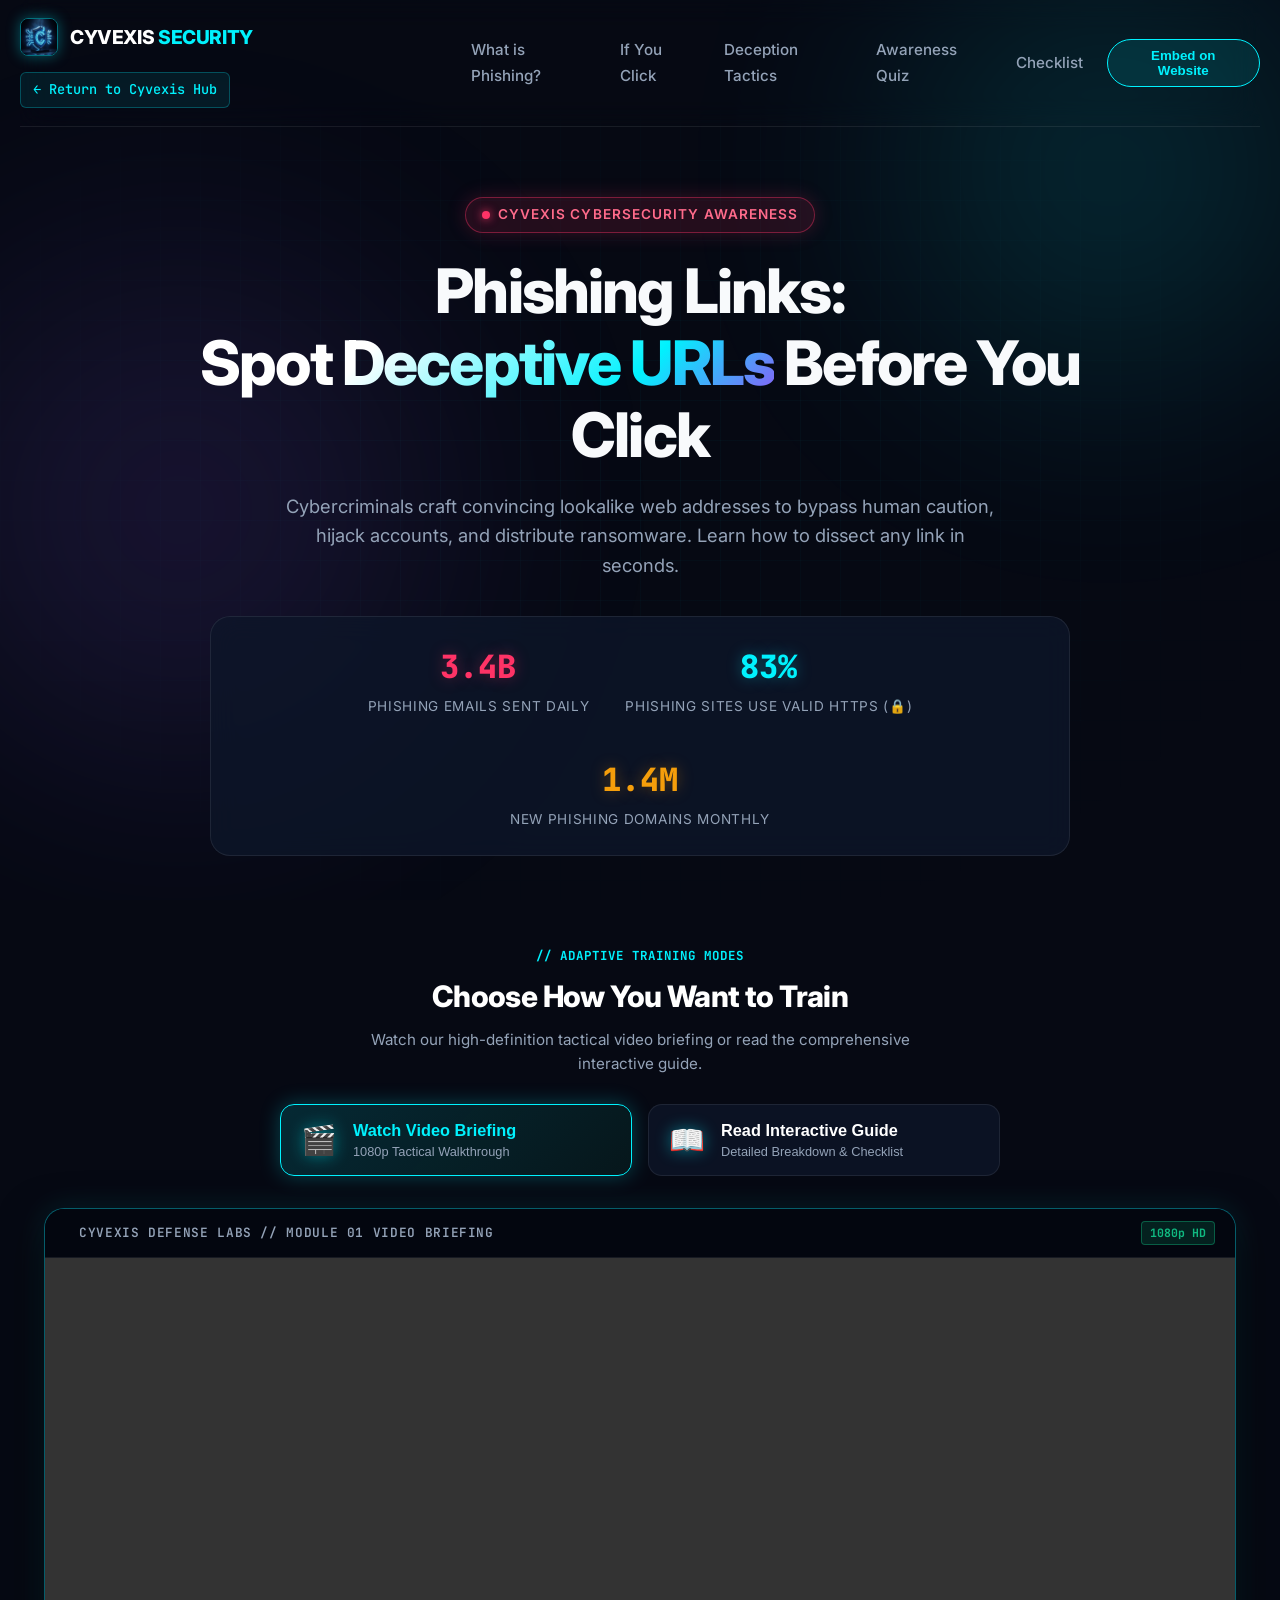
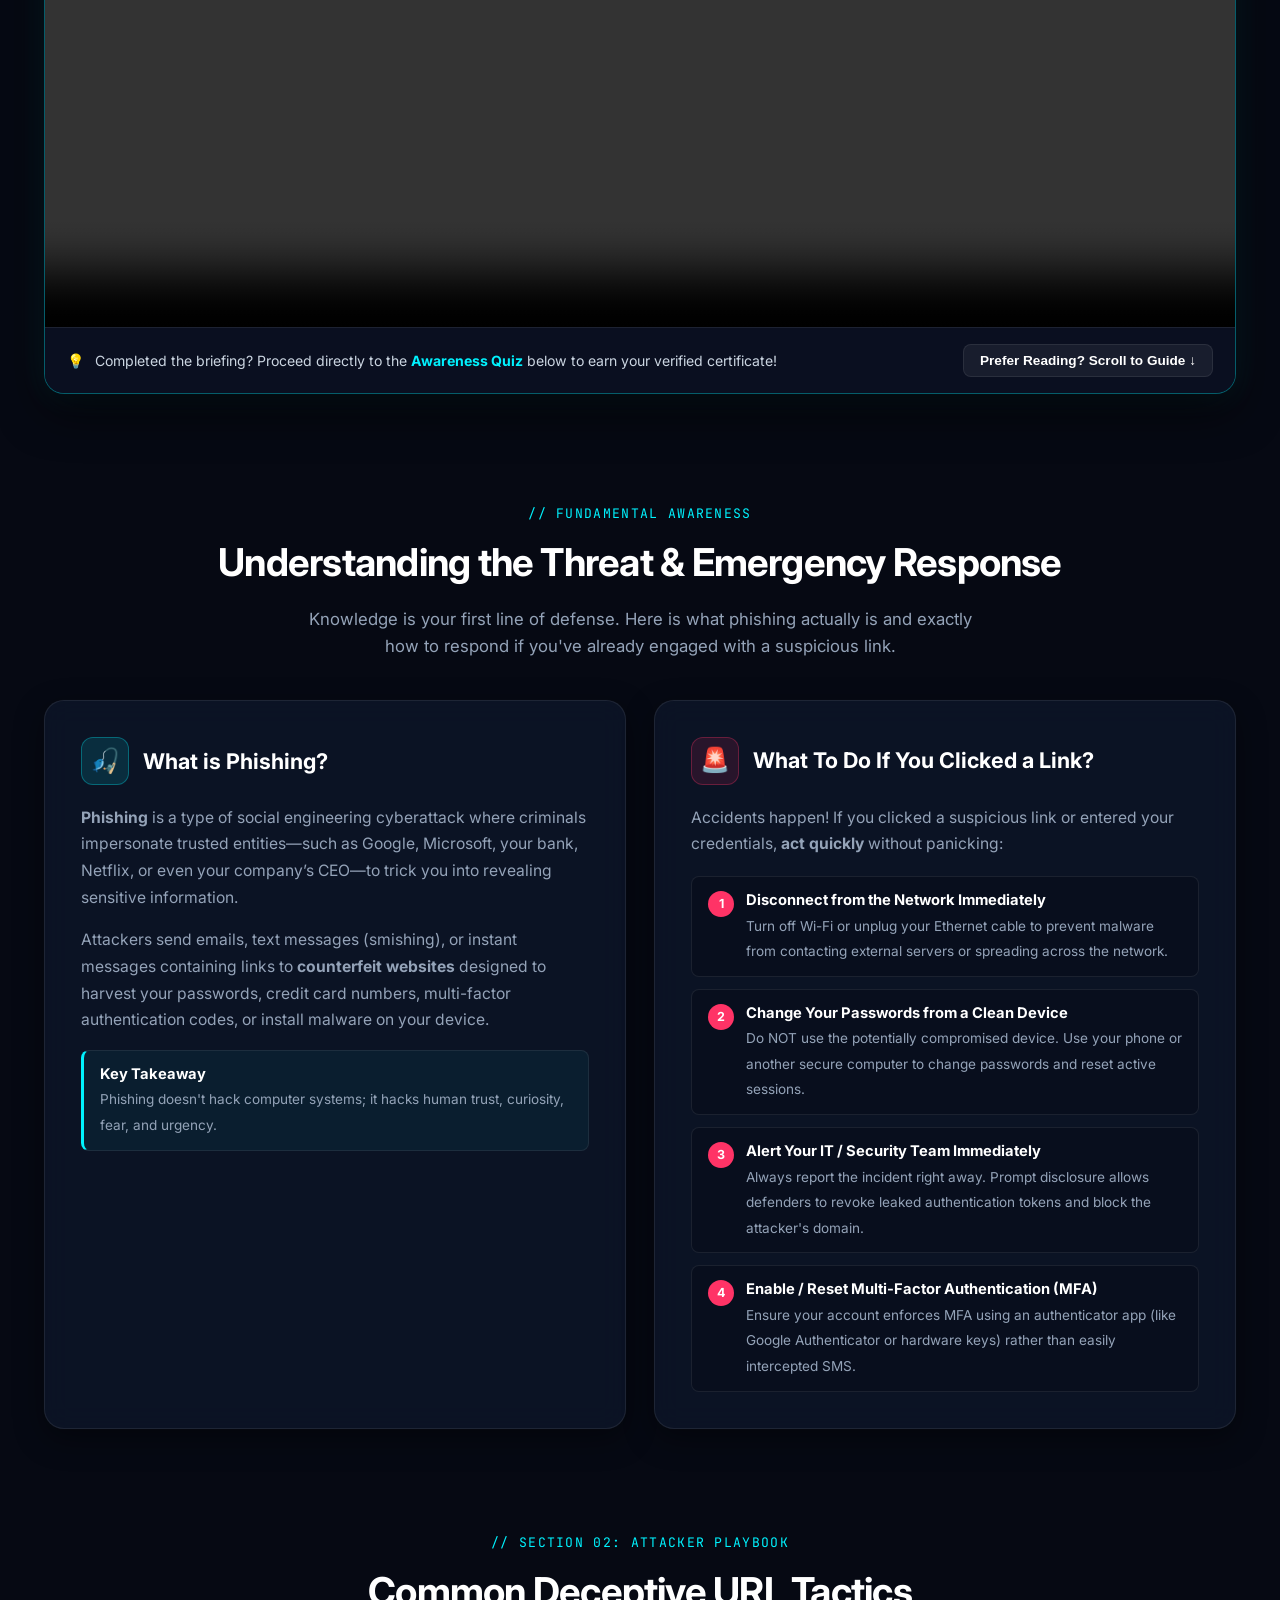
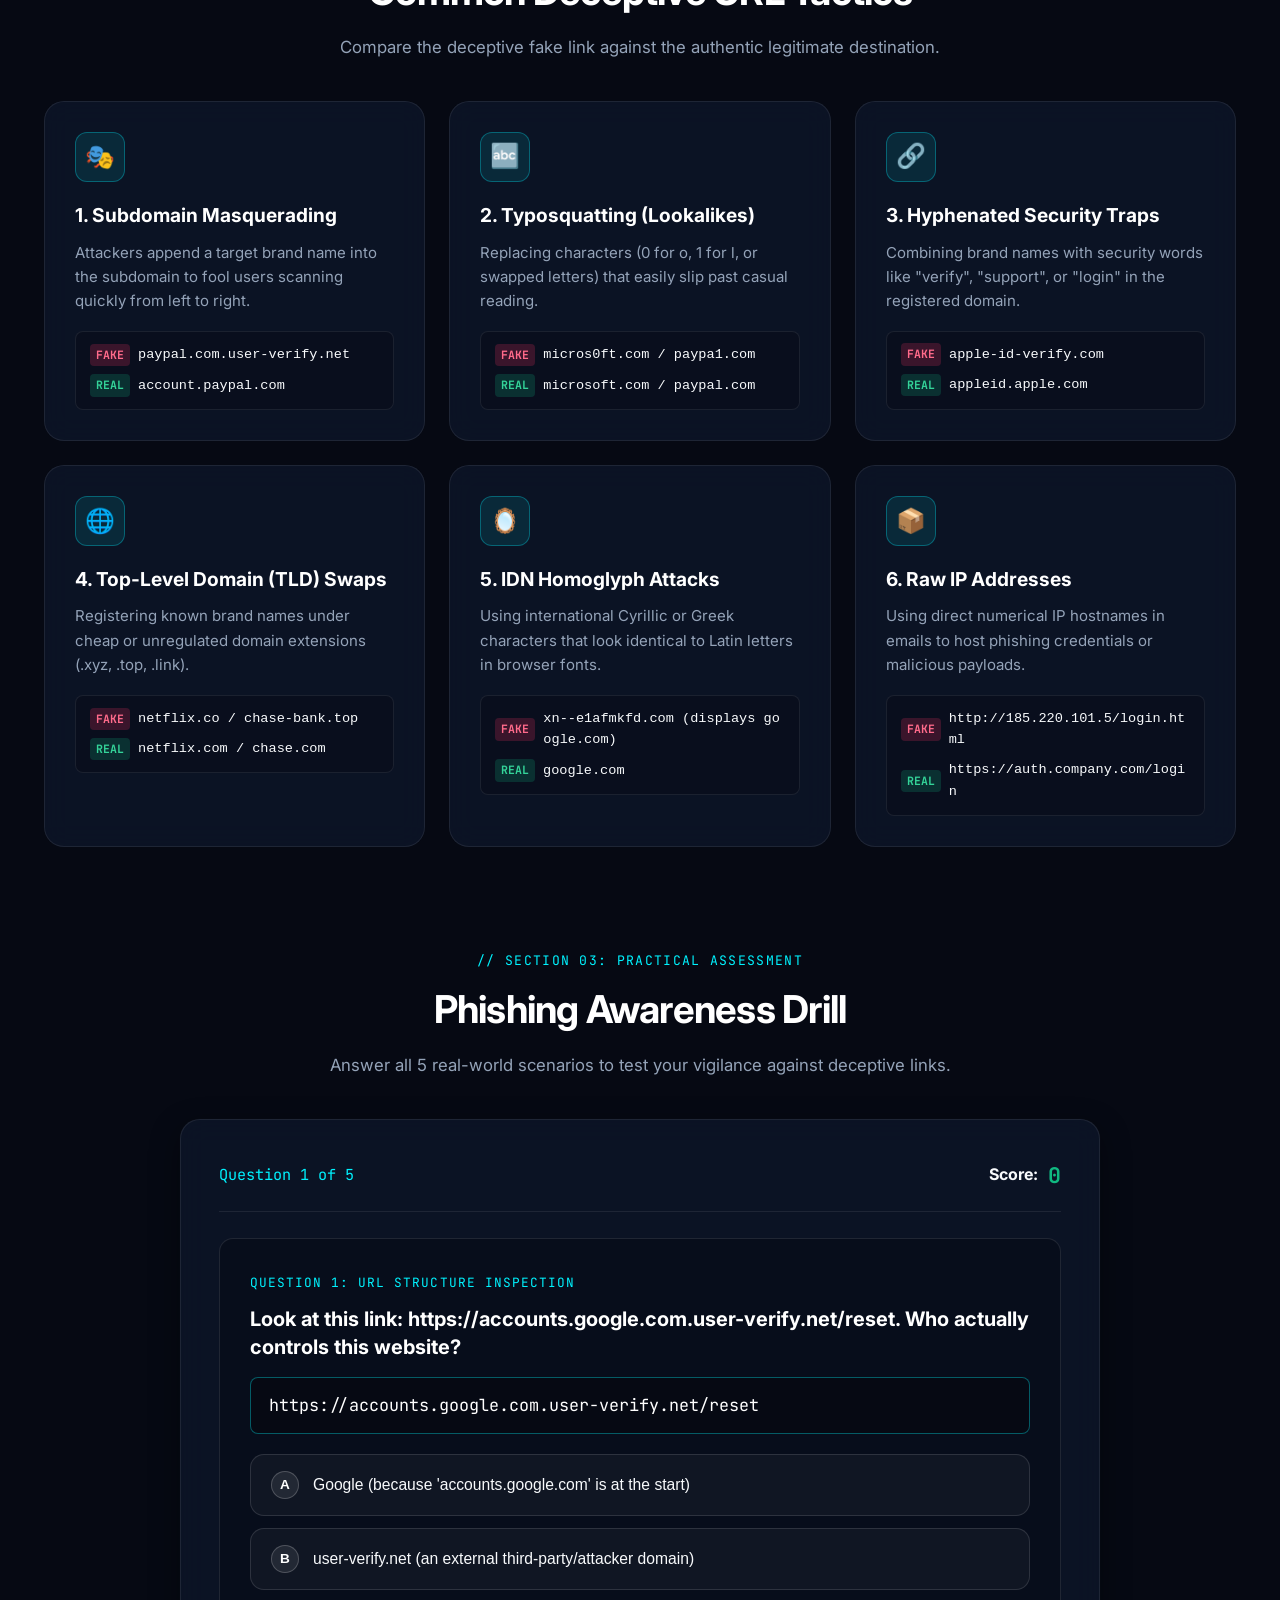
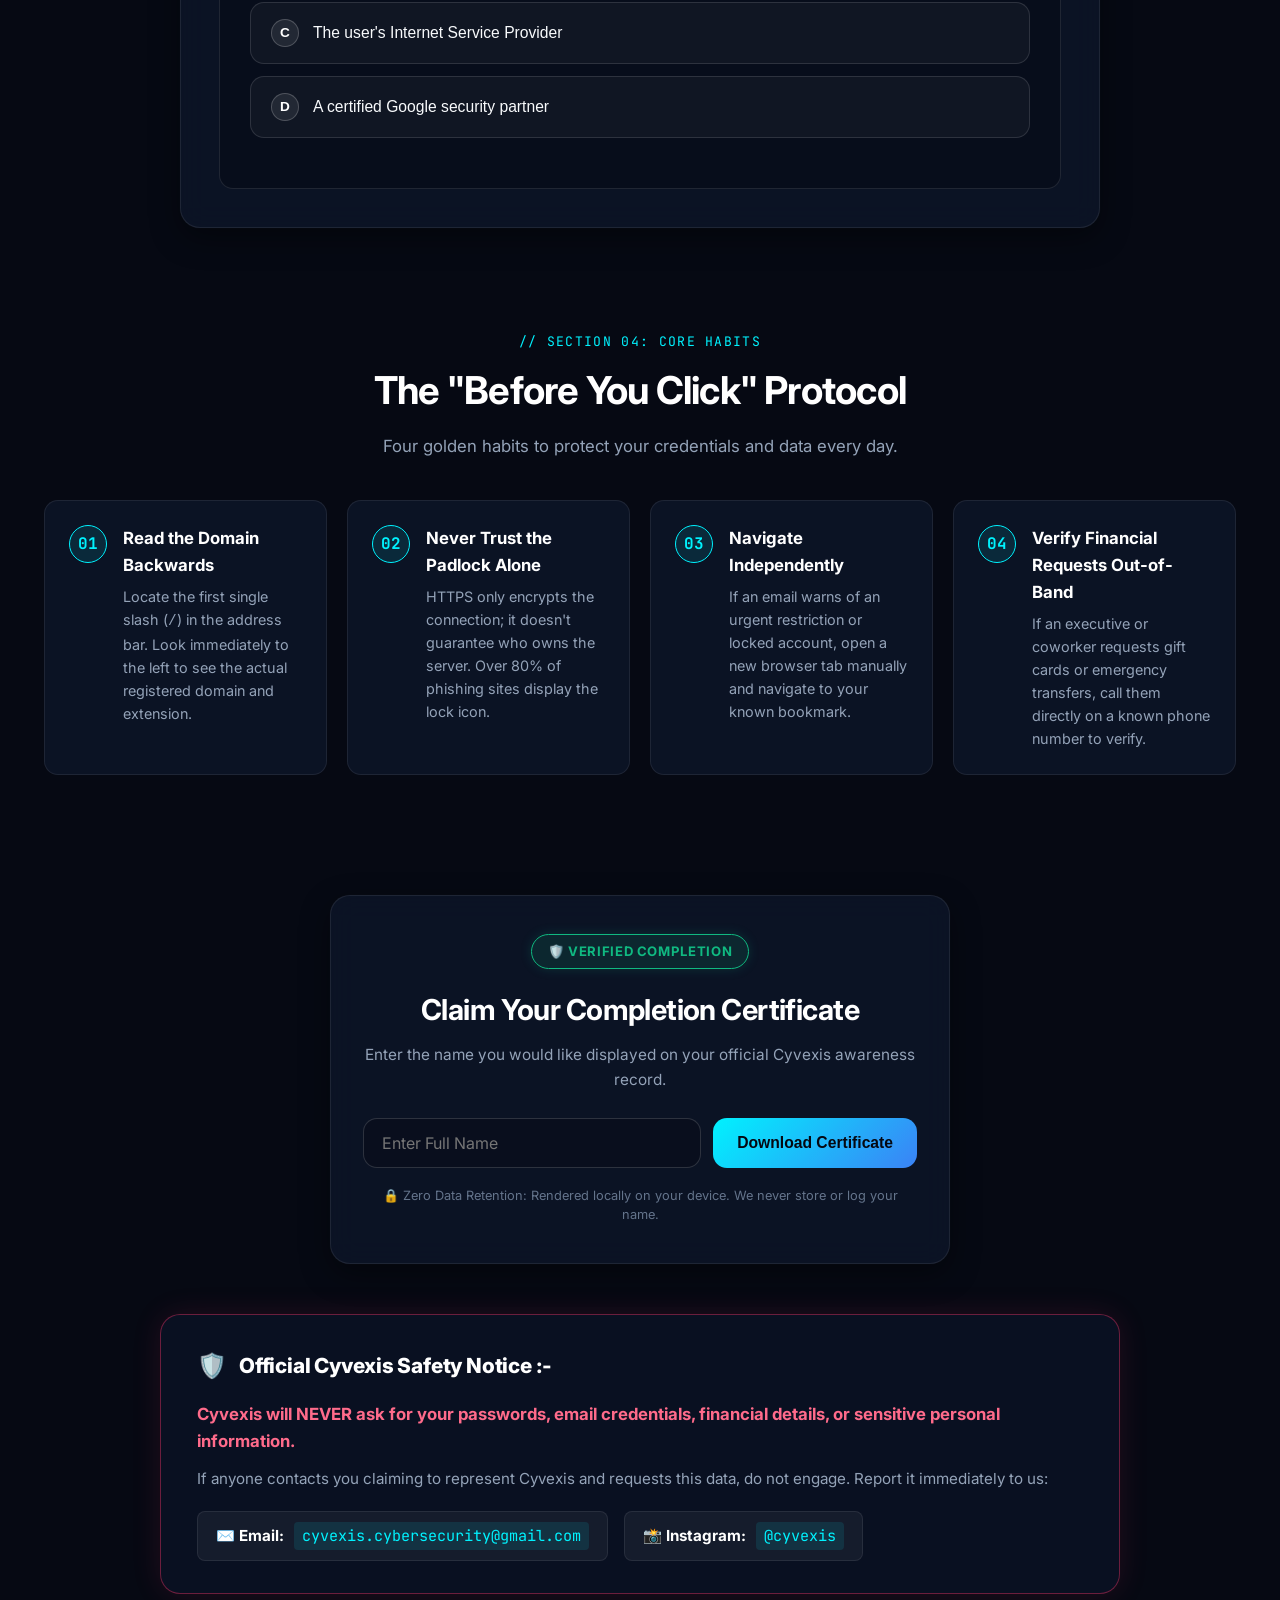
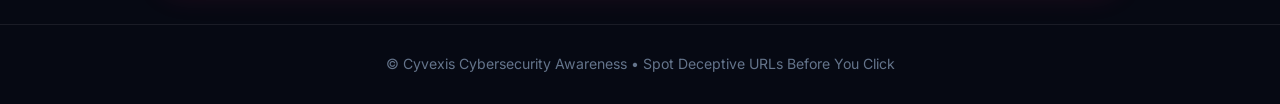
==== module-1/index.html @ f98b89ac "feat(module-1): add adaptive video briefing player and interactive guide switcher" ====
<!DOCTYPE html>
<html lang="en">
<head>
  <meta charset="UTF-8">
  <meta name="viewport" content="width=device-width, initial-scale=1.0">
  <title>Phishing Links: Spot Deceptive URLs Before You Click | Cyvexis Awareness</title>
  <meta name="description" content="Learn what phishing is, how to spot deceptive URLs, what to do if you click, and test your knowledge with the Cyvexis Phishing Awareness Quiz.">

  <!-- Typography -->
  <link rel="preconnect" href="https://fonts.googleapis.com">
  <link rel="preconnect" href="https://fonts.gstatic.com" crossorigin>
  <link href="https://fonts.googleapis.com/css2?family=Inter:wght@400;500;600;700;800&family=JetBrains+Mono:wght@400;500;600;700&display=swap" rel="stylesheet">

  <link rel="stylesheet" href="styles.css">
</head>
<body>

  <!-- Ambient Cyber Background -->
  <div class="cyber-background" aria-hidden="true">
    <div class="grid-plane"></div>
    <div class="glow-orb orb-1"></div>
    <div class="glow-orb orb-2"></div>
  </div>

  <!-- Header Navigation -->
  <header class="header-nav container">
    <div style="display: flex; align-items: center; gap: 16px; flex-wrap: wrap;">
      <a href="../index.html" class="logo-badge" title="Return to Cyvexis Hub">
        <img src="[data-uri]" alt="Cyvexis 3D Logo" style="width:38px; height:38px; border-radius:8px; border:1px solid rgba(0,242,254,0.45); box-shadow:0 0 14px rgba(0,242,254,0.35); object-fit:cover;" />
        <span>CYVEXIS <span style="color: var(--cyan-neon);">SECURITY</span></span>
      </a>
      <a href="../index.html" class="back-link">
        <span class="nav-arrow">←</span> Return to Cyvexis Hub
      </a>
    </div>
    <nav>
      <ul class="nav-links">
        <li><a href="#about-phishing">What is Phishing?</a></li>
        <li><a href="#what-to-do">If You Click</a></li>
        <li><a href="#tactics">Deception Tactics</a></li>
        <li><a href="#quiz">Awareness Quiz</a></li>
        <li><a href="#checklist">Checklist</a></li>
        <li><button class="btn-nav-action" id="btn-open-embed">Embed on Website</button></li>
      </ul>
    </nav>
  </header>

  <!-- Main Content -->
  <main class="container">
    
    <!-- Hero Section -->
    <section class="hero-section">
      <div class="threat-badge">
        <span class="pulse-dot"></span>
        <span>Cyvexis Cybersecurity Awareness</span>
      </div>
      <h1 class="hero-title">
        Phishing Links: <br>
        <span class="gradient-text">Spot Deceptive URLs</span> Before You Click
      </h1>
      <p class="hero-subtitle">
        Cybercriminals craft convincing lookalike web addresses to bypass human caution, hijack accounts, and distribute ransomware. Learn how to dissect any link in seconds.
      </p>

      <!-- Threat Statistics Row -->
      <div class="hero-stats-row">
        <div class="stat-item">
          <span class="stat-number danger">3.4B</span>
          <span class="stat-label">Phishing Emails Sent Daily</span>
        </div>
        <div class="stat-item">
          <span class="stat-number cyan">83%</span>
          <span class="stat-label">Phishing Sites Use Valid HTTPS (🔒)</span>
        </div>
        <div class="stat-item">
          <span class="stat-number gold">1.4M</span>
          <span class="stat-label">New Phishing Domains Monthly</span>
        </div>
      </div>
    </section>

    <!-- ==========================================================================
         SECTION 0: CHOOSE TRAINING METHOD (VIDEO BRIEFING VS INTERACTIVE ARTICLE)
         ========================================================================== -->
    <section class="learning-format-section" aria-label="Learning Format Switcher">
      <div class="format-header">
        <span class="format-kicker">// ADAPTIVE TRAINING MODES</span>
        <h2 class="format-title">Choose How You Want to Train</h2>
        <p class="format-desc">Watch our high-definition tactical video briefing or read the comprehensive interactive guide.</p>
      </div>

      <div class="format-toggle-tabs">
        <button type="button" class="format-tab-btn active" id="tabBtnVideo" onclick="setLearningMode('video')">
          <span class="tab-icon">🎬</span>
          <div class="tab-info">
            <strong>Watch Video Briefing</strong>
            <span>1080p Tactical Walkthrough</span>
          </div>
        </button>

        <button type="button" class="format-tab-btn" id="tabBtnArticle" onclick="setLearningMode('article')">
          <span class="tab-icon">📖</span>
          <div class="tab-info">
            <strong>Read Interactive Guide</strong>
            <span>Detailed Breakdown &amp; Checklist</span>
          </div>
        </button>
      </div>

      <!-- Video Briefing Card -->
      <div class="video-briefing-card" id="videoBriefingCard">
        <div class="video-card-top">
          <div class="window-dots">
            <span class="dot red"></span>
            <span class="dot yellow"></span>
            <span class="dot green"></span>
          </div>
          <span class="video-card-title">CYVEXIS DEFENSE LABS // MODULE 01 VIDEO BRIEFING</span>
          <span class="video-quality-tag">1080p HD</span>
        </div>

        <div class="video-frame-wrapper">
          <video id="phishingVideo" controls playsinline preload="metadata">
            <source src="phishing-briefing.mp4" type="video/mp4" />
            Your browser does not support the video tag.
          </video>
        </div>

        <div class="video-card-bottom">
          <div class="video-hint">
            <span class="hint-icon">💡</span>
            <span>Completed the briefing? Proceed directly to the <strong>Awareness Quiz</strong> below to earn your verified certificate!</span>
          </div>
          <button type="button" class="btn-quick-jump" onclick="setLearningMode('article')">
            <span>Prefer Reading? Scroll to Guide ↓</span>
          </button>
        </div>
      </div>
    </section>

    <!-- SECTION 1: WHAT IS PHISHING & WHAT TO DO IF YOU CLICK -->
    <section id="about-phishing" class="phishing-info-section">
      <div class="section-header">
        <span class="section-tag">// Fundamental Awareness</span>
        <h2 class="section-title">Understanding the Threat & Emergency Response</h2>
        <p class="section-desc">Knowledge is your first line of defense. Here is what phishing actually is and exactly how to respond if you've already engaged with a suspicious link.</p>
      </div>

      <div class="info-dual-grid">
        <!-- Box 1: What is Phishing? -->
        <div class="info-box-card">
          <div class="info-box-header">
            <div class="info-icon">🎣</div>
            <h3>What is Phishing?</h3>
          </div>
          <div class="info-box-body">
            <p>
              <strong>Phishing</strong> is a type of social engineering cyberattack where criminals impersonate trusted entities—such as Google, Microsoft, your bank, Netflix, or even your company’s CEO—to trick you into revealing sensitive information.
            </p>
            <p>
              Attackers send emails, text messages (smishing), or instant messages containing links to <strong>counterfeit websites</strong> designed to harvest your passwords, credit card numbers, multi-factor authentication codes, or install malware on your device.
            </p>
            <div class="action-step-item" style="background: rgba(0, 242, 254, 0.05); border-left: 3px solid var(--cyan-neon);">
              <div class="step-text">
                <strong>Key Takeaway</strong>
                <span>Phishing doesn't hack computer systems; it hacks human trust, curiosity, fear, and urgency.</span>
              </div>
            </div>
          </div>
        </div>

        <!-- Box 2: What to do if you click? -->
        <div id="what-to-do" class="info-box-card">
          <div class="info-box-header">
            <div class="info-icon alert-icon">🚨</div>
            <h3>What To Do If You Clicked a Link?</h3>
          </div>
          <div class="info-box-body">
            <p>
              Accidents happen! If you clicked a suspicious link or entered your credentials, <strong>act quickly</strong> without panicking:
            </p>
            <div class="action-steps-list">
              <div class="action-step-item">
                <span class="step-num-pill">1</span>
                <div class="step-text">
                  <strong>Disconnect from the Network Immediately</strong>
                  <span>Turn off Wi-Fi or unplug your Ethernet cable to prevent malware from contacting external servers or spreading across the network.</span>
                </div>
              </div>

              <div class="action-step-item">
                <span class="step-num-pill">2</span>
                <div class="step-text">
                  <strong>Change Your Passwords from a Clean Device</strong>
                  <span>Do NOT use the potentially compromised device. Use your phone or another secure computer to change passwords and reset active sessions.</span>
                </div>
              </div>

              <div class="action-step-item">
                <span class="step-num-pill">3</span>
                <div class="step-text">
                  <strong>Alert Your IT / Security Team Immediately</strong>
                  <span>Always report the incident right away. Prompt disclosure allows defenders to revoke leaked authentication tokens and block the attacker's domain.</span>
                </div>
              </div>

              <div class="action-step-item">
                <span class="step-num-pill">4</span>
                <div class="step-text">
                  <strong>Enable / Reset Multi-Factor Authentication (MFA)</strong>
                  <span>Ensure your account enforces MFA using an authenticator app (like Google Authenticator or hardware keys) rather than easily intercepted SMS.</span>
                </div>
              </div>
            </div>
          </div>
        </div>
      </div>
    </section>

    <!-- SECTION 2: 6 COMMON DECEPTION TACTICS -->
    <section id="tactics" class="tactics-section">
      <div class="section-header">
        <span class="section-tag">// Section 02: Attacker Playbook</span>
        <h2 class="section-title">Common Deceptive URL Tactics</h2>
        <p class="section-desc">Compare the deceptive fake link against the authentic legitimate destination.</p>
      </div>

      <div class="tactics-grid">
        <article class="tactic-card">
          <div class="tactic-icon-bubble">🎭</div>
          <h3 class="tactic-title">1. Subdomain Masquerading</h3>
          <p class="tactic-desc">Attackers append a target brand name into the subdomain to fool users scanning quickly from left to right.</p>
          <div class="tactic-code-comparison">
            <div class="code-line"><span class="badge-fake">FAKE</span> <code>paypal.com.user-verify.net</code></div>
            <div class="code-line"><span class="badge-real">REAL</span> <code>account.paypal.com</code></div>
          </div>
        </article>

        <article class="tactic-card">
          <div class="tactic-icon-bubble">🔤</div>
          <h3 class="tactic-title">2. Typosquatting (Lookalikes)</h3>
          <p class="tactic-desc">Replacing characters (0 for o, 1 for l, or swapped letters) that easily slip past casual reading.</p>
          <div class="tactic-code-comparison">
            <div class="code-line"><span class="badge-fake">FAKE</span> <code>micros0ft.com / paypa1.com</code></div>
            <div class="code-line"><span class="badge-real">REAL</span> <code>microsoft.com / paypal.com</code></div>
          </div>
        </article>

        <article class="tactic-card">
          <div class="tactic-icon-bubble">🔗</div>
          <h3 class="tactic-title">3. Hyphenated Security Traps</h3>
          <p class="tactic-desc">Combining brand names with security words like "verify", "support", or "login" in the registered domain.</p>
          <div class="tactic-code-comparison">
            <div class="code-line"><span class="badge-fake">FAKE</span> <code>apple-id-verify.com</code></div>
            <div class="code-line"><span class="badge-real">REAL</span> <code>appleid.apple.com</code></div>
          </div>
        </article>

        <article class="tactic-card">
          <div class="tactic-icon-bubble">🌐</div>
          <h3 class="tactic-title">4. Top-Level Domain (TLD) Swaps</h3>
          <p class="tactic-desc">Registering known brand names under cheap or unregulated domain extensions (.xyz, .top, .link).</p>
          <div class="tactic-code-comparison">
            <div class="code-line"><span class="badge-fake">FAKE</span> <code>netflix.co / chase-bank.top</code></div>
            <div class="code-line"><span class="badge-real">REAL</span> <code>netflix.com / chase.com</code></div>
          </div>
        </article>

        <article class="tactic-card">
          <div class="tactic-icon-bubble">🪞</div>
          <h3 class="tactic-title">5. IDN Homoglyph Attacks</h3>
          <p class="tactic-desc">Using international Cyrillic or Greek characters that look identical to Latin letters in browser fonts.</p>
          <div class="tactic-code-comparison">
            <div class="code-line"><span class="badge-fake">FAKE</span> <code>xn--e1afmkfd.com (displays google.com)</code></div>
            <div class="code-line"><span class="badge-real">REAL</span> <code>google.com</code></div>
          </div>
        </article>

        <article class="tactic-card">
          <div class="tactic-icon-bubble">📦</div>
          <h3 class="tactic-title">6. Raw IP Addresses</h3>
          <p class="tactic-desc">Using direct numerical IP hostnames in emails to host phishing credentials or malicious payloads.</p>
          <div class="tactic-code-comparison">
            <div class="code-line"><span class="badge-fake">FAKE</span> <code>http://185.220.101.5/login.html</code></div>
            <div class="code-line"><span class="badge-real">REAL</span> <code>https://auth.company.com/login</code></div>
          </div>
        </article>
      </div>
    </section>

    <!-- SECTION 3: THE 5 PHISHING AWARENESS QUIZ QUESTIONS -->
    <section id="quiz" class="challenge-section">
      <div class="section-header">
        <span class="section-tag">// Section 03: Practical Assessment</span>
        <h2 class="section-title">Phishing Awareness Drill</h2>
        <p class="section-desc">Answer all 5 real-world scenarios to test your vigilance against deceptive links.</p>
      </div>

      <div class="challenge-container">
        
        <!-- Active Quiz Card -->
        <div id="quiz-active-card">
          <div class="challenge-scoreboard">
            <span class="challenge-question-counter" id="quiz-counter">Question 1 of 5</span>
            <div class="score-display">
              <span>Score:</span>
              <span class="score-num" id="quiz-score">0</span>
            </div>
          </div>

          <div class="quiz-card">
            <span class="quiz-context-tag" id="quiz-context">Question 1</span>
            <h3 class="quiz-question-title" id="quiz-question-title">Loading question...</h3>
            
            <div class="quiz-highlight-box" id="quiz-highlight-box">
              https://accounts.google.com.user-verify.net/reset
            </div>

            <!-- Multiple-choice options -->
            <div class="quiz-options-list" id="quiz-options-list">
              <!-- Dynamically populated via app.js -->
            </div>

            <!-- Feedback after selecting an answer -->
            <div class="quiz-feedback-box" id="quiz-feedback">
              <p id="quiz-feedback-text"></p>
              <button class="btn-next-question" id="btn-next-quiz">Next Question ➔</button>
            </div>
          </div>
        </div>

        <!-- Completion Screen (Displayed after Question 5) -->
        <div id="quiz-completion-screen" class="completion-screen">
          <h3 class="completion-celebration-title">
            👏Thank you for completing the Phishing Awareness Quiz!🥳
          </h3>

          <div class="score-badge-circle">
            <span class="final-score-val" id="final-score-val">0</span>
            <span class="score-max">/ 5 Correct</span>
          </div>

          <!-- Scroll Down to Claim Certificate Banner -->
          <div class="claim-cert-scroll-banner">
            <div class="cert-scroll-icon">📜</div>
            <div class="cert-scroll-info">
              <h4 class="cert-scroll-title">🎓 Claim Your Official Certificate</h4>
              <p class="cert-scroll-sub">Scroll down to enter your name and download your verified completion credential, or click below:</p>
            </div>
            <a href="#certificateSection" class="btn-go-down-cert">
              <span>Go Down to Get Certificate ↓</span>
            </a>
          </div>


          <div class="completion-feedback-card">
            <h4>💬 Have feedback or questions?</h4>
            <p>If you have any suggestions, questions, or spotted an issue, feel free to contact us.</p>
            <div class="social-contact-pills">
              <a href="https://instagram.com/cyvexis" target="_blank" rel="noopener noreferrer" class="contact-pill-item">
                <span>🔗</span> <strong>instagram:-</strong> <span>@cyvexis</span>
              </a>
              <a href="mailto:cyvexis.cybersecurity@gmail.com" class="contact-pill-item">
                <span>🔗</span> <strong>email:-</strong> <span>cyvexis.cybersecurity@gmail.com</span>
              </a>
            </div>
          </div>

          <div class="spread-word-box">
            <strong>🔐 Spread the word:</strong> Share this interactive drill with your friends, team, and colleagues to help everyone stay safe against deceptive link ❤️
          </div>

          <button id="btn-restart-quiz" class="btn-restart-quiz">
            <span>🔄 Retake Quiz</span>
          </button>
        </div>

      </div>
    </section>

    <!-- SECTION 4: THE "BEFORE YOU CLICK" PROTOCOL -->
    <section id="checklist" class="checklist-section">
      <div class="section-header">
        <span class="section-tag">// Section 04: Core Habits</span>
        <h2 class="section-title">The "Before You Click" Protocol</h2>
        <p class="section-desc">Four golden habits to protect your credentials and data every day.</p>
      </div>

      <div class="checklist-grid">
        <div class="checklist-card">
          <div class="checklist-number">01</div>
          <div class="checklist-body">
            <h4>Read the Domain Backwards</h4>
            <p>Locate the first single slash (<code>/</code>) in the address bar. Look immediately to the left to see the actual registered domain and extension.</p>
          </div>
        </div>

        <div class="checklist-card">
          <div class="checklist-number">02</div>
          <div class="checklist-body">
            <h4>Never Trust the Padlock Alone</h4>
            <p>HTTPS only encrypts the connection; it doesn't guarantee who owns the server. Over 80% of phishing sites display the lock icon.</p>
          </div>
        </div>

        <div class="checklist-card">
          <div class="checklist-number">03</div>
          <div class="checklist-body">
            <h4>Navigate Independently</h4>
            <p>If an email warns of an urgent restriction or locked account, open a new browser tab manually and navigate to your known bookmark.</p>
          </div>
        </div>

        <div class="checklist-card">
          <div class="checklist-number">04</div>
          <div class="checklist-body">
            <h4>Verify Financial Requests Out-of-Band</h4>
            <p>If an executive or coworker requests gift cards or emergency transfers, call them directly on a known phone number to verify.</p>
          </div>
        </div>
      </div>
    </section>

        <!-- Cyvexis Certificate Generator Section -->
    <section class="cert-container" id="certificateSection">
      <div class="cert-card">
        <div class="cert-badge">🛡️ VERIFIED COMPLETION</div>
        <h2>Claim Your Completion Certificate</h2>
        <p>Enter the name you would like displayed on your official Cyvexis awareness record.</p>
        <div class="cert-input-group">
          <input type="text" id="studentName" placeholder="Enter Full Name" autocomplete="off" />
          <button id="generateBtn" onclick="generateCertificate()">Download Certificate</button>
        </div>
        <span class="cert-privacy-note">🔒 Zero Data Retention: Rendered locally on your device. We never store or log your name.</span>
      </div>
      <canvas id="certCanvas" width="1200" height="800" style="display:none;"></canvas>
    </section>

    <!-- SECTION 5: OFFICIAL CYVEXIS SAFETY NOTICE -->
    <section class="cyvexis-safety-notice-section">
      <div class="cyvexis-safety-box">
        <div class="cyvexis-notice-header">
          <span style="font-size: 1.5rem;">🛡️</span>
          <h3>Official Cyvexis Safety Notice :-</h3>
        </div>
        <p class="cyvexis-primary-warning">
          Cyvexis will NEVER ask for your passwords, email credentials, financial details, or sensitive personal information.
        </p>
        <p class="cyvexis-body-text">
          If anyone contacts you claiming to represent Cyvexis and requests this data, do not engage. Report it immediately to us:
        </p>
        <div class="cyvexis-contacts-grid">
          <div class="cyvexis-contact-badge">
            <span>✉️ <strong>Email:</strong></span>
            <code>cyvexis.cybersecurity@gmail.com</code>
          </div>
          <div class="cyvexis-contact-badge">
            <span>📸 <strong>Instagram:</strong></span>
            <code>@cyvexis</code>
          </div>
        </div>
      </div>
    </section>

  </main>

  <!-- Embed Modal Dialog -->
  <dialog id="embed-modal" class="embed-modal">
    <div class="embed-modal-content">
      <div class="modal-header">
        <h3>Embed on Your Website</h3>
        <button class="modal-close-btn" id="btn-close-modal" aria-label="Close dialog">&times;</button>
      </div>
      <p style="color: var(--text-muted); font-size: 0.95rem; margin-bottom: 16px;">
        Paste this responsive <code>&lt;iframe&gt;</code> into your website:
      </p>
      <div class="code-snippet-box" id="embed-code-snippet">&lt;iframe 
  src="https://yourdomain.com/phishing-awareness/index.html" 
  width="100%" 
  height="950" 
  style="border:none; border-radius:16px; box-shadow:0 10px 30px rgba(0,0,0,0.5);" 
  loading="lazy" 
  title="Cyvexis Phishing Awareness: Spot Deceptive URLs"&gt;
&lt;/iframe&gt;</div>
      <button class="btn-embed-copy" id="btn-copy-code" style="width: 100%; justify-content: center;">
        <span>📋 Copy Embed Snippet</span>
      </button>
    </div>
  </dialog>

  <!-- Footer -->
  <footer>
    <div class="container">
      <p>&copy; Cyvexis Cybersecurity Awareness &bull; Spot Deceptive URLs Before You Click</p>
    </div>
  </footer>



  <script src="app.js"></script>
</body>
</html>
---- module-1/styles.css ----
/* ==========================================================================
   CYBERSECURITY AWARENESS: PHISHING URL INSPECTOR STYLES
   Clean Modern Dark Aesthetic (No 3D Tilt, Sleek Flat Glassmorphism)
   ========================================================================== */

:root {
  --bg-void: #060913;
  --bg-surface: #0a0f1d;
  --bg-card: rgba(14, 22, 42, 0.78);
  --bg-card-hover: rgba(19, 30, 58, 0.9);
  --bg-input: rgba(9, 15, 29, 0.9);
  
  --border-subtle: rgba(255, 255, 255, 0.08);
  --border-glow: rgba(0, 242, 254, 0.35);
  
  --cyan-neon: #00f2fe;
  --cyan-glow: rgba(0, 242, 254, 0.35);
  
  --emerald-safe: #10b981;
  --emerald-glow: rgba(16, 185, 129, 0.35);
  
  --rose-danger: #ff3366;
  --rose-glow: rgba(255, 51, 102, 0.35);
  
  --amber-warn: #f59e0b;
  --amber-glow: rgba(245, 158, 11, 0.35);
  
  --purple-tech: #8b5cf6;
  --blue-brand: #3b82f6;

  --text-main: #f8fafc;
  --text-muted: #94a3b8;
  --text-dim: #64748b;

  --font-sans: 'Inter', -apple-system, BlinkMacSystemFont, "Segoe UI", Roboto, sans-serif;
  --font-mono: 'JetBrains Mono', 'Fira Code', 'Courier New', monospace;

  --radius-sm: 8px;
  --radius-md: 14px;
  --radius-lg: 20px;
  --radius-full: 9999px;

  --shadow-card: 0 10px 30px rgba(0, 0, 0, 0.4), 0 0 1px rgba(255, 255, 255, 0.1);
  --shadow-glow: 0 10px 30px rgba(0, 0, 0, 0.5), 0 0 20px rgba(0, 242, 254, 0.15);
}

.back-link {
  color: var(--cyan-neon, #00f2fe);
  text-decoration: none;
  font-size: 0.85rem;
  font-family: 'JetBrains Mono', 'Fira Code', monospace;
  font-weight: 500;
  display: inline-flex;
  align-items: center;
  gap: 8px;
  padding: 6px 12px;
  border-radius: 6px;
  background: rgba(0, 242, 254, 0.08);
  border: 1px solid rgba(0, 242, 254, 0.25);
  transition: all 0.2s ease;
  white-space: nowrap;
}

.back-link:hover {
  background: rgba(0, 242, 254, 0.18);
  border-color: #00f2fe;
  box-shadow: 0 0 14px rgba(0, 242, 254, 0.35);
  transform: translateX(-2px);
}

/* Base Reset & Typography */
* {
  margin: 0;
  padding: 0;
  box-sizing: border-box;
}

html {
  scroll-behavior: smooth;
  color-scheme: dark;
}

body {
  background-color: var(--bg-void);
  color: var(--text-main);
  font-family: var(--font-sans);
  line-height: 1.6;
  min-height: 100vh;
  position: relative;
  overflow-x: hidden;
}

/* Background Cyber Grid (Flat Clean Modern, No 3D Tilt) */
.cyber-background {
  position: fixed;
  inset: 0;
  pointer-events: none;
  z-index: 0;
  overflow: hidden;
}

.grid-plane {
  position: absolute;
  inset: 0;
  background-image: 
    linear-gradient(rgba(0, 242, 254, 0.04) 1px, transparent 1px),
    linear-gradient(90deg, rgba(0, 242, 254, 0.04) 1px, transparent 1px);
  background-size: 40px 40px;
  mask-image: radial-gradient(ellipse at center, rgba(0,0,0,0.8) 0%, transparent 80%);
}

.glow-orb {
  position: absolute;
  border-radius: 50%;
  filter: blur(120px);
  opacity: 0.18;
}

.orb-1 {
  width: 500px;
  height: 500px;
  background: radial-gradient(circle, var(--cyan-neon), transparent);
  top: -80px;
  right: -80px;
}

.orb-2 {
  width: 600px;
  height: 600px;
  background: radial-gradient(circle, var(--purple-tech), transparent);
  bottom: 10%;
  left: -120px;
}

/* Container & Layout */
.container {
  width: 100%;
  max-width: 1240px;
  margin: 0 auto;
  padding: 0 24px;
  position: relative;
  z-index: 1;
}

/* Header & Nav */
.header-nav {
  display: flex;
  justify-content: space-between;
  align-items: center;
  padding: 18px 0;
  border-bottom: 1px solid var(--border-subtle);
  backdrop-filter: blur(14px);
  position: sticky;
  top: 0;
  z-index: 100;
}

.logo-badge {
  display: flex;
  align-items: center;
  gap: 12px;
  font-weight: 800;
  font-size: 1.2rem;
  letter-spacing: -0.02em;
  color: #fff;
  text-decoration: none;
}

.shield-icon {
  width: 38px;
  height: 38px;
  display: flex;
  align-items: center;
  justify-content: center;
  background: linear-gradient(135deg, rgba(0, 242, 254, 0.2), rgba(139, 92, 246, 0.2));
  border: 1px solid var(--cyan-neon);
  border-radius: 10px;
  box-shadow: 0 0 15px var(--cyan-glow);
}

.nav-links {
  display: flex;
  align-items: center;
  gap: 24px;
  list-style: none;
}

.nav-links a {
  color: var(--text-muted);
  text-decoration: none;
  font-size: 0.95rem;
  font-weight: 500;
  transition: color 0.2s ease;
}

.nav-links a:hover {
  color: var(--cyan-neon);
  text-shadow: 0 0 10px var(--cyan-glow);
}

.btn-nav-action {
  background: rgba(0, 242, 254, 0.1);
  border: 1px solid var(--cyan-neon);
  color: var(--cyan-neon) !important;
  padding: 8px 18px;
  border-radius: var(--radius-full);
  font-weight: 600;
  cursor: pointer;
  transition: all 0.2s ease;
}

.btn-nav-action:hover {
  background: var(--cyan-neon);
  color: var(--bg-void) !important;
  box-shadow: 0 0 20px var(--cyan-glow);
}

/* Hero Section */
.hero-section {
  padding: 70px 0 50px;
  text-align: center;
}

.threat-badge {
  display: inline-flex;
  align-items: center;
  gap: 8px;
  padding: 6px 16px;
  background: rgba(255, 51, 102, 0.12);
  border: 1px solid rgba(255, 51, 102, 0.4);
  color: #ff6b8b;
  border-radius: var(--radius-full);
  font-size: 0.85rem;
  font-weight: 600;
  text-transform: uppercase;
  letter-spacing: 0.08em;
  margin-bottom: 22px;
  box-shadow: 0 0 20px rgba(255, 51, 102, 0.2);
}

.pulse-dot {
  width: 8px;
  height: 8px;
  background-color: var(--rose-danger);
  border-radius: 50%;
  box-shadow: 0 0 10px var(--rose-danger);
  animation: pulse 1.8s infinite;
}

@keyframes pulse {
  0% { transform: scale(0.95); box-shadow: 0 0 0 0 rgba(255, 51, 102, 0.7); }
  70% { transform: scale(1.2); box-shadow: 0 0 0 8px rgba(255, 51, 102, 0); }
  100% { transform: scale(0.95); box-shadow: 0 0 0 0 rgba(255, 51, 102, 0); }
}

.hero-title {
  font-size: clamp(2.3rem, 4.8vw, 4rem);
  font-weight: 800;
  line-height: 1.18;
  letter-spacing: -0.03em;
  margin-bottom: 20px;
  max-width: 940px;
  margin-left: auto;
  margin-right: auto;
}

.gradient-text {
  background: linear-gradient(135deg, #ffffff 30%, var(--cyan-neon) 75%, var(--purple-tech) 100%);
  -webkit-background-clip: text;
  -webkit-text-fill-color: transparent;
}

.hero-subtitle {
  font-size: 1.15rem;
  color: var(--text-muted);
  max-width: 720px;
  margin: 0 auto 34px;
}

.hero-stats-row {
  display: flex;
  justify-content: center;
  gap: 36px;
  flex-wrap: wrap;
  margin-top: 36px;
  padding: 24px;
  background: var(--bg-card);
  border: 1px solid var(--border-subtle);
  border-radius: var(--radius-lg);
  backdrop-filter: blur(14px);
  max-width: 860px;
  margin-left: auto;
  margin-right: auto;
}

.stat-item {
  display: flex;
  flex-direction: column;
  align-items: center;
}

.stat-number {
  font-size: 2rem;
  font-weight: 800;
  font-family: var(--font-mono);
}

.stat-number.danger { color: var(--rose-danger); text-shadow: 0 0 15px var(--rose-glow); }
.stat-number.cyan { color: var(--cyan-neon); text-shadow: 0 0 15px var(--cyan-glow); }
.stat-number.gold { color: var(--amber-warn); text-shadow: 0 0 15px var(--amber-glow); }

.stat-label {
  font-size: 0.85rem;
  color: var(--text-muted);
  text-transform: uppercase;
  letter-spacing: 0.05em;
  margin-top: 4px;
}

/* SECTION HEADERS */
.section-header {
  text-align: center;
  margin-bottom: 40px;
}

.section-tag {
  display: inline-block;
  color: var(--cyan-neon);
  font-family: var(--font-mono);
  font-size: 0.82rem;
  text-transform: uppercase;
  letter-spacing: 0.1em;
  margin-bottom: 8px;
}

.section-title {
  font-size: clamp(1.75rem, 3.2vw, 2.4rem);
  font-weight: 700;
  letter-spacing: -0.02em;
  color: #fff;
  margin-bottom: 12px;
}

.section-desc {
  font-size: 1.05rem;
  color: var(--text-muted);
  max-width: 680px;
  margin: 0 auto;
}

/* ==========================================================================
   WHAT IS PHISHING & EMERGENCY PROTOCOL SECTION
   ========================================================================== */
.phishing-info-section {
  padding: 50px 0;
}

.info-dual-grid {
  display: grid;
  grid-template-columns: repeat(auto-fit, minmax(360px, 1fr));
  gap: 28px;
}

.info-box-card {
  background: var(--bg-card);
  border: 1px solid var(--border-subtle);
  border-radius: var(--radius-lg);
  padding: 36px;
  backdrop-filter: blur(14px);
  box-shadow: var(--shadow-card);
  transition: border-color 0.25s ease, transform 0.25s ease;
}

.info-box-card:hover {
  border-color: var(--border-glow);
  transform: translateY(-2px);
}

.info-box-header {
  display: flex;
  align-items: center;
  gap: 14px;
  margin-bottom: 20px;
}

.info-icon {
  width: 48px;
  height: 48px;
  border-radius: 12px;
  display: flex;
  align-items: center;
  justify-content: center;
  font-size: 1.5rem;
  background: rgba(0, 242, 254, 0.12);
  border: 1px solid rgba(0, 242, 254, 0.3);
}

.info-icon.alert-icon {
  background: rgba(255, 51, 102, 0.12);
  border-color: rgba(255, 51, 102, 0.3);
}

.info-box-header h3 {
  font-size: 1.35rem;
  color: #fff;
}

.info-box-body p {
  color: var(--text-muted);
  font-size: 0.98rem;
  margin-bottom: 16px;
  line-height: 1.7;
}

.action-steps-list {
  display: flex;
  flex-direction: column;
  gap: 12px;
  margin-top: 18px;
}

.action-step-item {
  display: flex;
  align-items: flex-start;
  gap: 12px;
  background: rgba(8, 14, 28, 0.6);
  border: 1px solid var(--border-subtle);
  padding: 12px 16px;
  border-radius: var(--radius-sm);
}

.step-num-pill {
  width: 26px;
  height: 26px;
  border-radius: 50%;
  background: var(--rose-danger);
  color: #fff;
  font-size: 0.78rem;
  font-weight: 700;
  display: flex;
  align-items: center;
  justify-content: center;
  flex-shrink: 0;
  margin-top: 2px;
}

.step-text strong {
  color: #fff;
  font-size: 0.92rem;
  display: block;
}

.step-text span {
  color: var(--text-muted);
  font-size: 0.85rem;
}

/* ==========================================================================
   URL ANATOMY EXPLORER (CLEAN FLAT HUD)
   ========================================================================== */
.anatomy-section {
  padding: 50px 0;
}

.anatomy-card {
  background: var(--bg-card);
  border: 1px solid var(--border-subtle);
  border-radius: var(--radius-lg);
  padding: 36px;
  backdrop-filter: blur(14px);
  box-shadow: var(--shadow-card);
  transition: border-color 0.25s ease;
}

.anatomy-card:hover {
  border-color: var(--border-glow);
}

.anatomy-header {
  display: flex;
  justify-content: space-between;
  align-items: center;
  margin-bottom: 24px;
  flex-wrap: wrap;
  gap: 12px;
}

.hud-title {
  font-size: 1.1rem;
  font-weight: 600;
  display: flex;
  align-items: center;
  gap: 10px;
  color: #fff;
}

.hud-pill {
  font-family: var(--font-mono);
  font-size: 0.75rem;
  padding: 4px 10px;
  background: rgba(0, 242, 254, 0.12);
  border: 1px solid var(--cyan-neon);
  color: var(--cyan-neon);
  border-radius: var(--radius-full);
}

.url-breakdown-bar {
  display: flex;
  flex-wrap: wrap;
  align-items: stretch;
  background: var(--bg-input);
  border: 2px solid rgba(255, 255, 255, 0.1);
  border-radius: var(--radius-md);
  padding: 8px;
  font-family: var(--font-mono);
  font-size: 1.15rem;
  gap: 6px;
  margin-bottom: 26px;
}

.url-chunk {
  padding: 10px 14px;
  border-radius: var(--radius-sm);
  cursor: pointer;
  transition: all 0.2s ease;
  user-select: none;
  display: flex;
  flex-direction: column;
}

.chunk-text {
  font-weight: 600;
}

.chunk-tag {
  font-size: 0.68rem;
  opacity: 0.75;
  text-transform: uppercase;
  letter-spacing: 0.05em;
  margin-top: 4px;
}

.chunk-protocol {
  background: rgba(59, 130, 246, 0.15);
  color: #60a5fa;
  border: 1px solid rgba(59, 130, 246, 0.4);
}

.chunk-subdomain {
  background: rgba(245, 158, 11, 0.15);
  color: #fbbf24;
  border: 1px solid rgba(245, 158, 11, 0.4);
}

.chunk-domain {
  background: rgba(255, 51, 102, 0.2);
  color: #ff6b8b;
  border: 2px solid var(--rose-danger);
  box-shadow: 0 0 15px rgba(255, 51, 102, 0.3);
}

.chunk-path {
  background: rgba(148, 163, 184, 0.1);
  color: #cbd5e1;
  border: 1px solid rgba(148, 163, 184, 0.3);
}

.url-chunk:hover,
.url-chunk.active {
  transform: translateY(-2px);
  box-shadow: 0 6px 16px rgba(0,0,0,0.4);
}

.url-chunk.chunk-domain.active {
  box-shadow: 0 0 20px var(--rose-danger);
}

.anatomy-explanation-box {
  background: rgba(8, 14, 28, 0.7);
  border: 1px solid var(--border-subtle);
  border-radius: var(--radius-md);
  padding: 20px;
  display: flex;
  gap: 16px;
  align-items: flex-start;
}

.explanation-icon {
  font-size: 1.8rem;
  flex-shrink: 0;
}

.explanation-content h4 {
  font-size: 1.1rem;
  color: #fff;
  margin-bottom: 6px;
}

.explanation-content p {
  color: var(--text-muted);
  font-size: 0.95rem;
}

/* ==========================================================================
   LIVE URL INSPECTOR & RISK SIMULATOR
   ========================================================================== */
.simulator-section {
  padding: 50px 0;
}

.simulator-box {
  background: var(--bg-card);
  border: 1px solid var(--border-subtle);
  border-radius: var(--radius-lg);
  padding: 36px;
  backdrop-filter: blur(14px);
  box-shadow: var(--shadow-card);
}

.preset-selector-row {
  display: flex;
  align-items: center;
  gap: 10px;
  margin-bottom: 20px;
  flex-wrap: wrap;
}

.preset-label {
  font-size: 0.85rem;
  color: var(--text-muted);
  font-weight: 600;
  text-transform: uppercase;
  letter-spacing: 0.05em;
}

.preset-btn {
  background: rgba(255, 255, 255, 0.06);
  border: 1px solid var(--border-subtle);
  color: var(--text-muted);
  padding: 6px 14px;
  border-radius: var(--radius-full);
  font-size: 0.82rem;
  font-family: var(--font-mono);
  cursor: pointer;
  transition: all 0.2s ease;
}

.preset-btn:hover,
.preset-btn.active {
  background: rgba(0, 242, 254, 0.15);
  border-color: var(--cyan-neon);
  color: #fff;
  box-shadow: 0 0 12px var(--cyan-glow);
}

.input-action-group {
  display: flex;
  gap: 12px;
  margin-bottom: 26px;
}

.url-input-field {
  flex: 1;
  background: var(--bg-input);
  border: 1px solid rgba(255, 255, 255, 0.15);
  color: #fff;
  font-family: var(--font-mono);
  font-size: 1.05rem;
  padding: 16px 20px;
  border-radius: var(--radius-md);
  outline: none;
  transition: border-color 0.2s ease;
}

.url-input-field:focus {
  border-color: var(--cyan-neon);
  box-shadow: 0 0 15px var(--cyan-glow);
}

.btn-analyze {
  background: linear-gradient(135deg, var(--cyan-neon), var(--blue-brand));
  color: #050811;
  font-weight: 700;
  font-size: 1rem;
  border: none;
  border-radius: var(--radius-md);
  padding: 0 28px;
  cursor: pointer;
  display: flex;
  align-items: center;
  gap: 10px;
  transition: transform 0.2s ease, box-shadow 0.2s ease;
}

.btn-analyze:hover {
  transform: translateY(-2px);
  box-shadow: 0 0 25px var(--cyan-glow);
}

.inspection-result-panel {
  border-radius: var(--radius-md);
  padding: 24px;
  background: rgba(8, 14, 28, 0.7);
  border: 1px solid var(--border-subtle);
}

.result-header-row {
  display: flex;
  justify-content: space-between;
  align-items: center;
  margin-bottom: 20px;
  flex-wrap: wrap;
  gap: 12px;
}

.verdict-badge {
  display: inline-flex;
  align-items: center;
  gap: 8px;
  padding: 8px 18px;
  border-radius: var(--radius-full);
  font-weight: 700;
  font-size: 0.95rem;
}

.verdict-badge.danger {
  background: rgba(255, 51, 102, 0.15);
  border: 1px solid var(--rose-danger);
  color: #ff4d79;
}

.verdict-badge.safe {
  background: rgba(16, 185, 129, 0.15);
  border: 1px solid var(--emerald-safe);
  color: #34d399;
}

.verdict-badge.warning {
  background: rgba(245, 158, 11, 0.15);
  border: 1px solid var(--amber-warn);
  color: #fbbf24;
}

.threat-score-pill {
  font-family: var(--font-mono);
  font-size: 0.9rem;
  color: var(--text-muted);
}

.findings-list {
  display: flex;
  flex-direction: column;
  gap: 12px;
}

.finding-item {
  display: flex;
  align-items: flex-start;
  gap: 12px;
  padding: 14px 18px;
  background: rgba(255, 255, 255, 0.03);
  border-radius: var(--radius-sm);
  border-left: 3px solid var(--rose-danger);
}

.finding-item.safe-finding { border-left-color: var(--emerald-safe); }
.finding-item.warn-finding { border-left-color: var(--amber-warn); }

.finding-icon { font-size: 1.2rem; margin-top: 1px; }
.finding-text strong { color: #fff; display: block; margin-bottom: 2px; }
.finding-text span { font-size: 0.9rem; color: var(--text-muted); }

/* ==========================================================================
   TACTICS GRID (CLEAN MODERN CARDS)
   ========================================================================== */
.tactics-section {
  padding: 50px 0;
}

.tactics-grid {
  display: grid;
  grid-template-columns: repeat(auto-fit, minmax(340px, 1fr));
  gap: 24px;
}

.tactic-card {
  background: var(--bg-card);
  border: 1px solid var(--border-subtle);
  border-radius: var(--radius-lg);
  padding: 30px;
  backdrop-filter: blur(14px);
  transition: border-color 0.25s ease, transform 0.25s ease;
}

.tactic-card:hover {
  border-color: var(--border-glow);
  transform: translateY(-2px);
}

.tactic-icon-bubble {
  width: 50px;
  height: 50px;
  border-radius: 12px;
  background: rgba(0, 242, 254, 0.1);
  border: 1px solid rgba(0, 242, 254, 0.3);
  display: flex;
  align-items: center;
  justify-content: center;
  font-size: 1.5rem;
  margin-bottom: 18px;
}

.tactic-title {
  font-size: 1.2rem;
  font-weight: 700;
  color: #fff;
  margin-bottom: 10px;
}

.tactic-desc {
  font-size: 0.94rem;
  color: var(--text-muted);
  margin-bottom: 18px;
  line-height: 1.6;
}

.tactic-code-comparison {
  background: var(--bg-input);
  border: 1px solid var(--border-subtle);
  border-radius: var(--radius-sm);
  padding: 12px 14px;
  font-family: var(--font-mono);
  font-size: 0.85rem;
  display: flex;
  flex-direction: column;
  gap: 8px;
}

.code-line {
  display: flex;
  align-items: center;
  gap: 8px;
  word-break: break-all;
}

.badge-fake {
  background: rgba(255, 51, 102, 0.2);
  color: #ff6b8b;
  padding: 2px 6px;
  border-radius: 4px;
  font-size: 0.72rem;
  font-weight: 700;
  flex-shrink: 0;
}

.badge-real {
  background: rgba(16, 185, 129, 0.2);
  color: #34d399;
  padding: 2px 6px;
  border-radius: 4px;
  font-size: 0.72rem;
  font-weight: 700;
  flex-shrink: 0;
}

/* ==========================================================================
   INTERACTIVE MULTIPLE-CHOICE QUIZ & COMPLETION SCREEN
   ========================================================================== */
.challenge-section {
  padding: 50px 0;
}

.challenge-container {
  background: var(--bg-card);
  border: 1px solid var(--border-subtle);
  border-radius: var(--radius-lg);
  padding: 38px;
  backdrop-filter: blur(14px);
  box-shadow: var(--shadow-card);
  max-width: 920px;
  margin: 0 auto;
}

.challenge-scoreboard {
  display: flex;
  justify-content: space-between;
  align-items: center;
  margin-bottom: 26px;
  padding-bottom: 18px;
  border-bottom: 1px solid var(--border-subtle);
}

.challenge-question-counter {
  font-family: var(--font-mono);
  font-size: 0.95rem;
  color: var(--cyan-neon);
}

.score-display {
  display: flex;
  align-items: center;
  gap: 10px;
  font-weight: 700;
}

.score-num {
  font-size: 1.35rem;
  color: var(--emerald-safe);
  font-family: var(--font-mono);
}

.quiz-card {
  background: rgba(8, 14, 28, 0.85);
  border: 1px solid rgba(255, 255, 255, 0.1);
  border-radius: var(--radius-md);
  padding: 30px;
}

.quiz-context-tag {
  display: inline-block;
  font-size: 0.8rem;
  text-transform: uppercase;
  letter-spacing: 0.08em;
  color: var(--cyan-neon);
  margin-bottom: 12px;
  font-family: var(--font-mono);
}

.quiz-question-title {
  font-size: 1.25rem;
  color: #fff;
  font-weight: 700;
  margin-bottom: 16px;
  line-height: 1.4;
}

.quiz-highlight-box {
  background: var(--bg-void);
  border: 1px solid var(--cyan-glow);
  padding: 14px 18px;
  border-radius: var(--radius-sm);
  font-family: var(--font-mono);
  font-size: 1.05rem;
  color: #fff;
  margin-bottom: 20px;
  word-break: break-all;
}

/* Multiple-Choice Options List */
.quiz-options-list {
  display: flex;
  flex-direction: column;
  gap: 12px;
  margin-bottom: 20px;
}

.quiz-option-btn {
  background: rgba(255, 255, 255, 0.04);
  border: 1px solid rgba(255, 255, 255, 0.12);
  color: var(--text-main);
  padding: 16px 20px;
  border-radius: var(--radius-md);
  font-size: 0.98rem;
  text-align: left;
  cursor: pointer;
  display: flex;
  align-items: center;
  gap: 14px;
  transition: all 0.2s ease;
  line-height: 1.4;
}

.quiz-option-btn:hover:not(:disabled) {
  background: rgba(0, 242, 254, 0.1);
  border-color: var(--cyan-neon);
  transform: translateX(4px);
}

.option-prefix {
  width: 28px;
  height: 28px;
  border-radius: 50%;
  background: rgba(255, 255, 255, 0.08);
  border: 1px solid rgba(255, 255, 255, 0.2);
  display: flex;
  align-items: center;
  justify-content: center;
  font-weight: 700;
  font-size: 0.85rem;
  flex-shrink: 0;
  color: #fff;
}

.quiz-option-btn.selected-correct {
  background: rgba(16, 185, 129, 0.18) !important;
  border-color: var(--emerald-safe) !important;
  color: #fff !important;
}

.quiz-option-btn.selected-correct .option-prefix {
  background: var(--emerald-safe);
  color: #000;
}

.quiz-option-btn.selected-wrong {
  background: rgba(255, 51, 102, 0.18) !important;
  border-color: var(--rose-danger) !important;
  color: #fff !important;
}

.quiz-option-btn.selected-wrong .option-prefix {
  background: var(--rose-danger);
  color: #fff;
}

.quiz-feedback-box {
  margin-top: 20px;
  padding: 20px;
  border-radius: var(--radius-md);
  display: none;
  animation: fadeIn 0.25s ease;
}

.quiz-feedback-box.show { display: block; }

.quiz-feedback-box.correct {
  background: rgba(16, 185, 129, 0.12);
  border: 1px solid var(--emerald-safe);
  color: #d1fae5;
}

.quiz-feedback-box.incorrect {
  background: rgba(255, 51, 102, 0.12);
  border: 1px solid var(--rose-danger);
  color: #ffe4e6;
}

.btn-next-question {
  background: #fff;
  color: #050811;
  font-weight: 700;
  border: none;
  border-radius: var(--radius-md);
  padding: 12px 28px;
  margin-top: 14px;
  cursor: pointer;
  display: inline-flex;
  align-items: center;
  gap: 8px;
  transition: all 0.2s ease;
}

.btn-next-question:hover {
  background: var(--cyan-neon);
  box-shadow: 0 0 15px var(--cyan-glow);
}

/* ==========================================================================
   QUIZ COMPLETION / THANK YOU SCREEN
   ========================================================================== */
.completion-screen {
  text-align: center;
  padding: 20px 10px;
  display: none;
}

.completion-screen.show {
  display: block;
  animation: fadeIn 0.3s ease;
}

.completion-celebration-title {
  font-size: clamp(1.6rem, 3.5vw, 2.2rem);
  font-weight: 800;
  color: #fff;
  margin-bottom: 20px;
  line-height: 1.3;
}

.score-badge-circle {
  width: 100px;
  height: 100px;
  border-radius: 50%;
  background: linear-gradient(135deg, rgba(0, 242, 254, 0.15), rgba(16, 185, 129, 0.2));
  border: 2px solid var(--cyan-neon);
  box-shadow: 0 0 30px var(--cyan-glow);
  display: flex;
  flex-direction: column;
  align-items: center;
  justify-content: center;
  margin: 0 auto 24px;
}

.score-badge-circle .final-score-val {
  font-size: 2rem;
  font-weight: 800;
  font-family: var(--font-mono);
  color: #fff;
}

.score-badge-circle .score-max {
  font-size: 0.85rem;
  color: var(--text-muted);
}

.completion-feedback-card {
  background: rgba(8, 14, 28, 0.8);
  border: 1px solid var(--border-subtle);
  border-radius: var(--radius-md);
  padding: 24px;
  text-align: left;
  max-width: 640px;
  margin: 0 auto 24px;
}

.completion-feedback-card h4 {
  color: #fff;
  font-size: 1.15rem;
  margin-bottom: 10px;
}

.completion-feedback-card p {
  color: var(--text-muted);
  font-size: 0.95rem;
  margin-bottom: 16px;
  line-height: 1.6;
}

.social-contact-pills {
  display: flex;
  flex-direction: column;
  gap: 10px;
}

.contact-pill-item {
  display: flex;
  align-items: center;
  gap: 10px;
  background: rgba(255, 255, 255, 0.04);
  border: 1px solid var(--border-subtle);
  padding: 10px 14px;
  border-radius: var(--radius-sm);
  color: #fff;
  font-family: var(--font-mono);
  font-size: 0.92rem;
  text-decoration: none;
  transition: all 0.2s ease;
}

.contact-pill-item:hover {
  background: rgba(0, 242, 254, 0.1);
  border-color: var(--cyan-neon);
  color: var(--cyan-neon);
}

.spread-word-box {
  background: linear-gradient(135deg, rgba(255, 51, 102, 0.1), rgba(139, 92, 246, 0.1));
  border: 1px solid rgba(255, 51, 102, 0.3);
  border-radius: var(--radius-md);
  padding: 18px 22px;
  text-align: left;
  max-width: 640px;
  margin: 0 auto 28px;
  color: #f1f5f9;
  font-size: 0.95rem;
  line-height: 1.6;
}

.btn-restart-quiz {
  background: linear-gradient(135deg, var(--cyan-neon), var(--blue-brand));
  color: #050811;
  font-weight: 700;
  border: none;
  border-radius: var(--radius-md);
  padding: 12px 28px;
  cursor: pointer;
  font-size: 1rem;
  display: inline-flex;
  align-items: center;
  gap: 8px;
  transition: transform 0.2s ease, box-shadow 0.2s ease;
}

.btn-restart-quiz:hover {
  transform: translateY(-2px);
  box-shadow: 0 0 25px var(--cyan-glow);
}

/* ==========================================================================
   BEFORE-YOU-CLICK CHECKLIST
   ========================================================================== */
.checklist-section {
  padding: 50px 0 70px;
}

.checklist-grid {
  display: grid;
  grid-template-columns: repeat(auto-fit, minmax(280px, 1fr));
  gap: 20px;
}

.checklist-card {
  background: var(--bg-card);
  border: 1px solid var(--border-subtle);
  border-radius: var(--radius-md);
  padding: 24px;
  display: flex;
  gap: 16px;
  transition: border-color 0.2s ease, transform 0.2s ease;
}

.checklist-card:hover {
  border-color: var(--cyan-neon);
  transform: translateY(-2px);
}

.checklist-number {
  width: 38px;
  height: 38px;
  flex-shrink: 0;
  background: rgba(0, 242, 254, 0.1);
  border: 1px solid var(--cyan-neon);
  color: var(--cyan-neon);
  border-radius: 50%;
  display: flex;
  align-items: center;
  justify-content: center;
  font-weight: 700;
  font-family: var(--font-mono);
}

.checklist-body h4 {
  font-size: 1.05rem;
  color: #fff;
  margin-bottom: 6px;
}

.checklist-body p {
  font-size: 0.9rem;
  color: var(--text-muted);
}

/* ==========================================================================
   OFFICIAL CYVEXIS SAFETY NOTICE & FOOTER
   ========================================================================== */
.cyvexis-safety-notice-section {
  margin: 50px 0 30px;
}

.cyvexis-safety-box {
  background: rgba(11, 18, 36, 0.9);
  border: 1px solid rgba(255, 51, 102, 0.4);
  border-radius: var(--radius-lg);
  padding: 32px 36px;
  box-shadow: 0 0 30px rgba(255, 51, 102, 0.12);
  max-width: 960px;
  margin: 0 auto;
}

.cyvexis-notice-header {
  display: flex;
  align-items: center;
  gap: 12px;
  margin-bottom: 16px;
}

.cyvexis-notice-header h3 {
  font-size: 1.3rem;
  color: #fff;
  font-weight: 800;
  letter-spacing: -0.01em;
}

.cyvexis-primary-warning {
  color: #ff6b8b;
  font-size: 1.05rem;
  font-weight: 700;
  line-height: 1.6;
  margin-bottom: 12px;
}

.cyvexis-body-text {
  color: var(--text-muted);
  font-size: 0.95rem;
  margin-bottom: 20px;
  line-height: 1.6;
}

.cyvexis-contacts-grid {
  display: flex;
  flex-wrap: wrap;
  gap: 16px;
}

.cyvexis-contact-badge {
  background: rgba(255, 255, 255, 0.05);
  border: 1px solid var(--border-subtle);
  padding: 10px 18px;
  border-radius: var(--radius-sm);
  display: flex;
  align-items: center;
  gap: 10px;
  font-size: 0.95rem;
  color: #fff;
}

.cyvexis-contact-badge code {
  font-family: var(--font-mono);
  color: var(--cyan-neon);
  background: rgba(0, 242, 254, 0.1);
  padding: 2px 8px;
  border-radius: 4px;
}

footer {
  border-top: 1px solid var(--border-subtle);
  padding: 28px 0;
  text-align: center;
  color: var(--text-dim);
  font-size: 0.88rem;
}

/* Modal for Embed Code */
.embed-modal {
  border: none;
  background: transparent;
  padding: 0;
  margin: auto;
  max-width: 600px;
  width: 90%;
  outline: none;
}

.embed-modal::backdrop {
  background: rgba(5, 8, 17, 0.85);
  backdrop-filter: blur(10px);
}

.embed-modal-content {
  background: #0d1527;
  border: 1px solid var(--cyan-neon);
  border-radius: var(--radius-lg);
  padding: 30px;
  box-shadow: 0 0 40px rgba(0, 242, 254, 0.25);
  position: relative;
}

.modal-header {
  display: flex;
  justify-content: space-between;
  align-items: center;
  margin-bottom: 20px;
}

.modal-header h3 { color: #fff; font-size: 1.25rem; }

.modal-close-btn {
  background: transparent;
  border: none;
  color: var(--text-muted);
  font-size: 1.5rem;
  cursor: pointer;
}

.code-snippet-box {
  background: #060913;
  border: 1px solid var(--border-subtle);
  border-radius: var(--radius-sm);
  padding: 16px;
  font-family: var(--font-mono);
  font-size: 0.85rem;
  color: #38bdf8;
  white-space: pre-wrap;
  word-break: break-all;
  margin-bottom: 20px;
}

.btn-embed-copy {
  background: rgba(0, 242, 254, 0.15);
  border: 1px solid var(--cyan-neon);
  color: var(--cyan-neon);
  font-weight: 600;
  padding: 12px 22px;
  border-radius: var(--radius-md);
  cursor: pointer;
  display: flex;
  align-items: center;
  gap: 8px;
  transition: all 0.2s ease;
}

.btn-embed-copy:hover {
  background: var(--cyan-neon);
  color: #050811;
  box-shadow: 0 0 20px var(--cyan-glow);
}

@keyframes fadeIn {
  from { opacity: 0; transform: translateY(6px); }
  to { opacity: 1; transform: translateY(0); }
}

/* Responsive adjustments */
@media (max-width: 768px) {
  .hero-title { font-size: 2.1rem; }
  .header-nav { flex-direction: column; gap: 14px; }
  .nav-links { flex-wrap: wrap; justify-content: center; gap: 12px; }
  .input-action-group { flex-direction: column; }
  .btn-analyze { height: 48px; justify-content: center; }
  .url-breakdown-bar { font-size: 0.95rem; }
  .cyvexis-contacts-grid { flex-direction: column; }
}
/* ==========================================================================
   CERTIFICATE OF COMPLETION GENERATOR STYLES
   ========================================================================== */
.cert-container {
  display: flex;
  justify-content: center;
  margin: 50px auto 40px;
  padding: 0 20px;
  width: 100%;
  max-width: 1240px;
  position: relative;
  z-index: 1;
}

.cert-card {
  background: var(--bg-card);
  border: 1px solid var(--border-subtle);
  border-radius: var(--radius-lg);
  padding: 38px 32px;
  max-width: 620px;
  width: 100%;
  text-align: center;
  backdrop-filter: blur(14px);
  box-shadow: var(--shadow-card);
  transition: border-color 0.25s ease, box-shadow 0.25s ease;
}

.cert-card:hover {
  border-color: rgba(0, 242, 254, 0.3);
  box-shadow: 0 10px 30px rgba(0, 0, 0, 0.5), 0 0 25px rgba(0, 242, 254, 0.12);
}

.cert-badge {
  display: inline-flex;
  align-items: center;
  gap: 8px;
  background: rgba(16, 185, 129, 0.12);
  color: var(--emerald-safe);
  border: 1px solid var(--emerald-safe);
  padding: 6px 16px;
  border-radius: var(--radius-full);
  font-size: 0.82rem;
  font-weight: 700;
  letter-spacing: 0.05em;
  margin-bottom: 18px;
  box-shadow: 0 0 12px rgba(16, 185, 129, 0.2);
}

.cert-card h2 {
  color: #fff;
  margin: 0 0 10px 0;
  font-size: clamp(1.4rem, 2.5vw, 1.8rem);
  font-weight: 700;
  letter-spacing: -0.02em;
}

.cert-card p {
  color: var(--text-muted);
  font-size: 0.96rem;
  margin-bottom: 26px;
  line-height: 1.6;
}

.cert-input-group {
  display: flex;
  gap: 12px;
  margin-bottom: 18px;
}

.cert-input-group input {
  flex: 1;
  background: var(--bg-input);
  border: 1px solid rgba(255, 255, 255, 0.15);
  border-radius: var(--radius-md);
  padding: 14px 18px;
  color: #fff;
  font-family: var(--font-sans);
  font-size: 1rem;
  outline: none;
  transition: border-color 0.2s ease, box-shadow 0.2s ease;
}

.cert-input-group input:focus {
  border-color: var(--cyan-neon);
  box-shadow: 0 0 15px rgba(0, 242, 254, 0.25);
}

.cert-input-group button {
  background: linear-gradient(135deg, var(--cyan-neon), #3b82f6);
  color: #050811;
  border: none;
  border-radius: var(--radius-md);
  padding: 14px 24px;
  font-weight: 700;
  font-size: 0.98rem;
  cursor: pointer;
  white-space: nowrap;
  transition: transform 0.2s ease, box-shadow 0.2s ease;
}

.cert-input-group button:hover {
  transform: translateY(-2px);
  box-shadow: 0 0 20px rgba(0, 242, 254, 0.35);
}

.cert-privacy-note {
  display: block;
  color: var(--text-dim);
  font-size: 0.8rem;
  line-height: 1.5;
}

@media (max-width: 640px) {
  .cert-container {
    margin: 30px auto;
    padding: 0 16px;
  }
  
  .cert-card {
    padding: 24px 18px;
  }
  
  .cert-input-group {
    flex-direction: column;
    gap: 10px;
  }
  
  .cert-input-group button {
    width: 100%;
    padding: 14px;
  }
}


/* Scroll Down to Claim Certificate Banner */
html {
  scroll-behavior: smooth;
}

.claim-cert-scroll-banner {
  background: linear-gradient(135deg, rgba(6, 182, 212, 0.12) 0%, rgba(16, 185, 129, 0.08) 100%);
  border: 1px solid rgba(6, 182, 212, 0.4);
  border-radius: 14px;
  padding: 1.25rem 1.5rem;
  margin: 1.5rem 0 1rem;
  display: flex;
  align-items: center;
  justify-content: space-between;
  gap: 1.25rem;
  box-shadow: 0 8px 25px rgba(0, 0, 0, 0.35), 0 0 15px rgba(6, 182, 212, 0.1);
  text-align: left;
}

.cert-scroll-icon {
  font-size: 2.2rem;
  flex-shrink: 0;
  filter: drop-shadow(0 0 10px rgba(6, 182, 212, 0.5));
}

.cert-scroll-info {
  flex: 1;
}

.cert-scroll-title {
  font-size: 1.1rem;
  font-weight: 700;
  color: #fff;
  margin: 0 0 0.35rem;
  letter-spacing: -0.01em;
}

.cert-scroll-sub {
  font-size: 0.88rem;
  color: #94a3b8;
  margin: 0;
  line-height: 1.4;
}

.btn-go-down-cert {
  display: inline-flex;
  align-items: center;
  gap: 0.5rem;
  background: linear-gradient(135deg, #06b6d4 0%, #0284c7 100%);
  color: #000 !important;
  font-weight: 700;
  font-size: 0.92rem;
  padding: 0.75rem 1.4rem;
  border-radius: 10px;
  text-decoration: none;
  white-space: nowrap;
  box-shadow: 0 4px 15px rgba(6, 182, 212, 0.35);
  transition: all 0.25s cubic-bezier(0.4, 0, 0.2, 1);
  flex-shrink: 0;
}

.btn-go-down-cert:hover {
  background: linear-gradient(135deg, #22d3ee 0%, #0ea5e9 100%);
  box-shadow: 0 6px 20px rgba(6, 182, 212, 0.55);
  transform: translateY(-2px);
  color: #000 !important;
}

@media (max-width: 640px) {
  .claim-cert-scroll-banner {
    flex-direction: column;
    text-align: center;
    gap: 1rem;
  }
  .cert-scroll-info {
    text-align: center;
  }
  .btn-go-down-cert {
    width: 100%;
    justify-content: center;
  }
}


/* ==========================================================================
   CYVEXIS ADAPTIVE LEARNING FORMAT SWITCHER & VIDEO PLAYER
   ========================================================================== */
.learning-format-section {
  margin: 2.5rem 0 3.5rem;
}

.format-header {
  text-align: center;
  margin-bottom: 1.75rem;
}

.format-kicker {
  font-family: var(--font-mono);
  font-size: 0.78rem;
  color: var(--cyan-neon, #00f2fe);
  letter-spacing: 0.08em;
  text-transform: uppercase;
  font-weight: 700;
  display: block;
  margin-bottom: 0.4rem;
}

.format-title {
  font-size: 1.85rem;
  font-weight: 800;
  color: #ffffff;
  margin-bottom: 0.5rem;
  letter-spacing: -0.02em;
}

.format-desc {
  font-size: 0.95rem;
  color: var(--text-muted, #94a3b8);
  max-width: 600px;
  margin: 0 auto;
}

.format-toggle-tabs {
  display: grid;
  grid-template-columns: 1fr 1fr;
  gap: 1rem;
  max-width: 720px;
  margin: 0 auto 2rem;
}

.format-tab-btn {
  background: rgba(14, 22, 42, 0.75);
  border: 1.5px solid var(--border-subtle);
  border-radius: var(--radius-md, 14px);
  padding: 1rem 1.25rem;
  display: flex;
  align-items: center;
  gap: 1rem;
  cursor: pointer;
  transition: all 0.25s cubic-bezier(0.4, 0, 0.2, 1);
  text-align: left;
}

.format-tab-btn:hover {
  background: rgba(19, 30, 58, 0.95);
  border-color: rgba(0, 242, 254, 0.4);
  transform: translateY(-2px);
}

.format-tab-btn.active {
  background: linear-gradient(135deg, rgba(0, 242, 254, 0.14) 0%, rgba(16, 185, 129, 0.08) 100%);
  border-color: var(--cyan-neon, #00f2fe);
  box-shadow: 0 0 20px rgba(0, 242, 254, 0.25);
}

.tab-icon {
  font-size: 1.8rem;
  flex-shrink: 0;
  filter: drop-shadow(0 0 8px rgba(0, 242, 254, 0.4));
}

.tab-info strong {
  display: block;
  font-size: 1.02rem;
  font-weight: 700;
  color: #ffffff;
  margin-bottom: 0.2rem;
}

.tab-info span {
  font-size: 0.8rem;
  color: var(--text-muted, #94a3b8);
}

.format-tab-btn.active .tab-info strong {
  color: var(--cyan-neon, #00f2fe);
}

/* Video Player Card */
.video-briefing-card {
  background: #070c1a;
  border: 1px solid rgba(0, 242, 254, 0.35);
  border-radius: var(--radius-lg, 18px);
  overflow: hidden;
  box-shadow: 0 16px 45px rgba(0, 0, 0, 0.65), 0 0 30px rgba(0, 242, 254, 0.12);
  transition: all 0.3s ease;
}

.video-card-top {
  background: #03060f;
  border-bottom: 1px solid var(--border-subtle);
  padding: 12px 20px;
  display: flex;
  align-items: center;
  gap: 14px;
}

.video-card-title {
  font-family: var(--font-mono);
  font-size: 0.8rem;
  color: #94a3b8;
  font-weight: 600;
  letter-spacing: 0.05em;
  flex: 1;
}

.video-quality-tag {
  background: rgba(16, 185, 129, 0.15);
  color: var(--emerald-safe, #10b981);
  border: 1px solid rgba(16, 185, 129, 0.4);
  padding: 2px 8px;
  border-radius: 4px;
  font-family: var(--font-mono);
  font-size: 0.72rem;
  font-weight: 700;
}

.video-frame-wrapper {
  position: relative;
  width: 100%;
  aspect-ratio: 16 / 9;
  background: #000;
  display: flex;
  align-items: center;
  justify-content: center;
}

.video-frame-wrapper video,
.video-frame-wrapper iframe {
  width: 100%;
  height: 100%;
  border: none;
  object-fit: contain;
  background: #000;
}

.video-card-bottom {
  padding: 16px 22px;
  background: rgba(10, 16, 33, 0.9);
  border-top: 1px solid var(--border-subtle);
  display: flex;
  align-items: center;
  justify-content: space-between;
  gap: 1.5rem;
}

.video-hint {
  display: flex;
  align-items: center;
  gap: 10px;
  font-size: 0.88rem;
  color: #cbd5e1;
}

.video-hint strong {
  color: var(--cyan-neon, #00f2fe);
}

.btn-quick-jump {
  background: rgba(255, 255, 255, 0.06);
  border: 1px solid var(--border-subtle);
  color: #ffffff;
  padding: 8px 16px;
  border-radius: 8px;
  font-size: 0.85rem;
  font-weight: 600;
  cursor: pointer;
  white-space: nowrap;
  transition: all 0.2s ease;
}

.btn-quick-jump:hover {
  background: rgba(0, 242, 254, 0.15);
  border-color: var(--cyan-neon, #00f2fe);
  color: var(--cyan-neon, #00f2fe);
}

@media (max-width: 680px) {
  .format-toggle-tabs {
    grid-template-columns: 1fr;
    gap: 0.75rem;
  }
  .format-title {
    font-size: 1.45rem;
  }
  .video-card-bottom {
    flex-direction: column;
    align-items: flex-start;
    gap: 1rem;
  }
  .btn-quick-jump {
    width: 100%;
    text-align: center;
  }
}
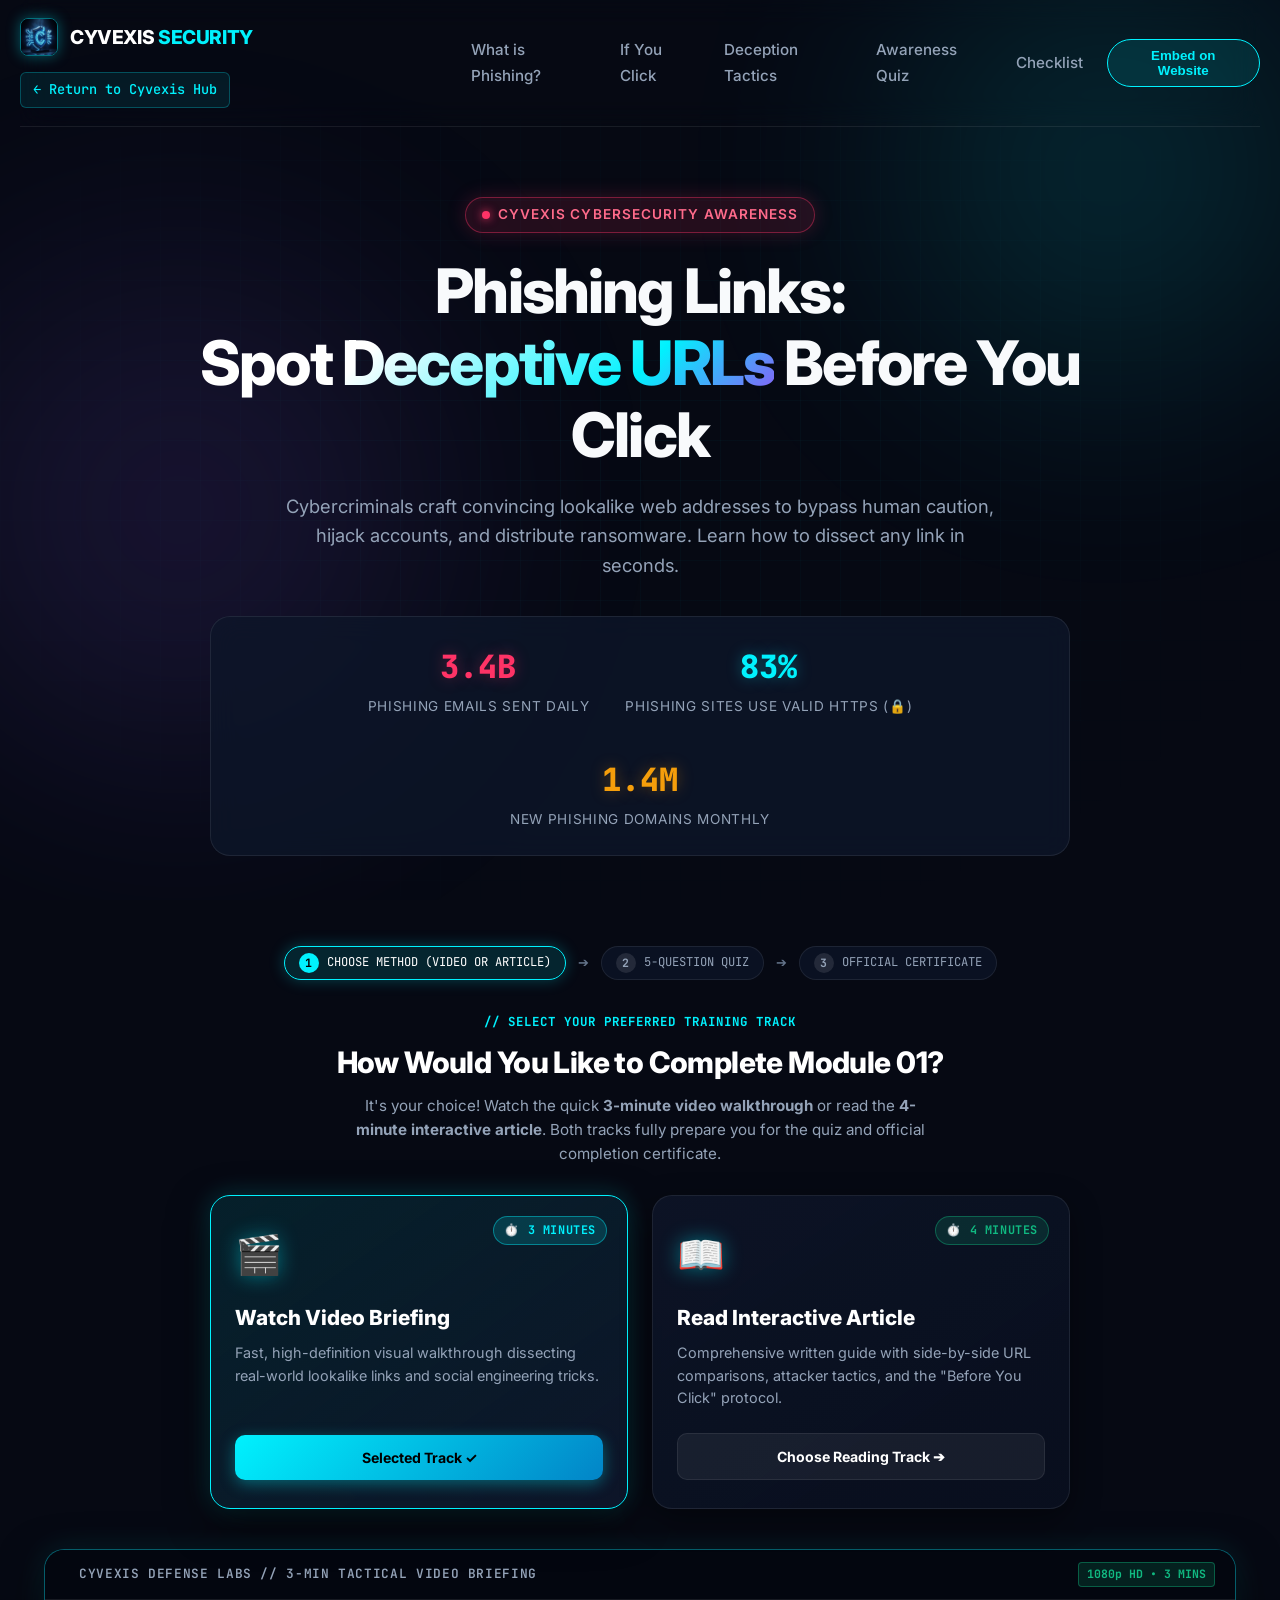
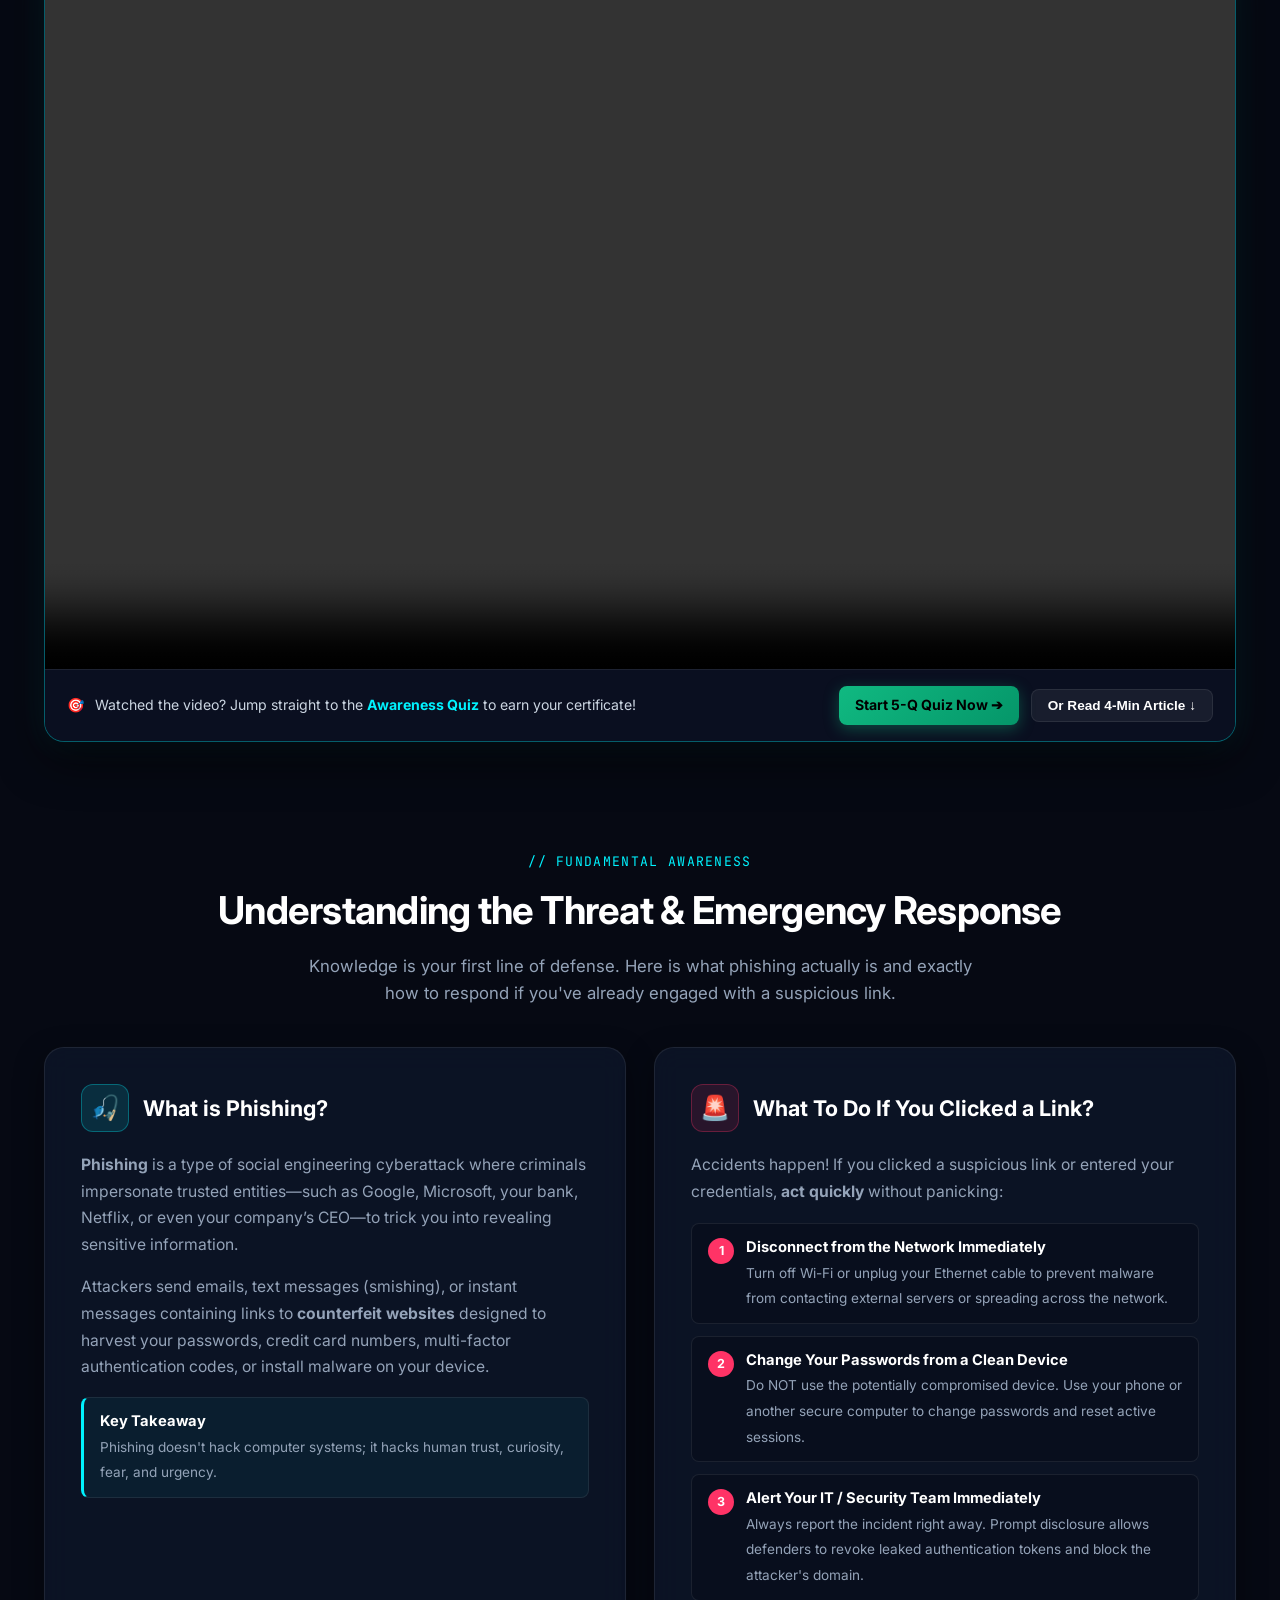
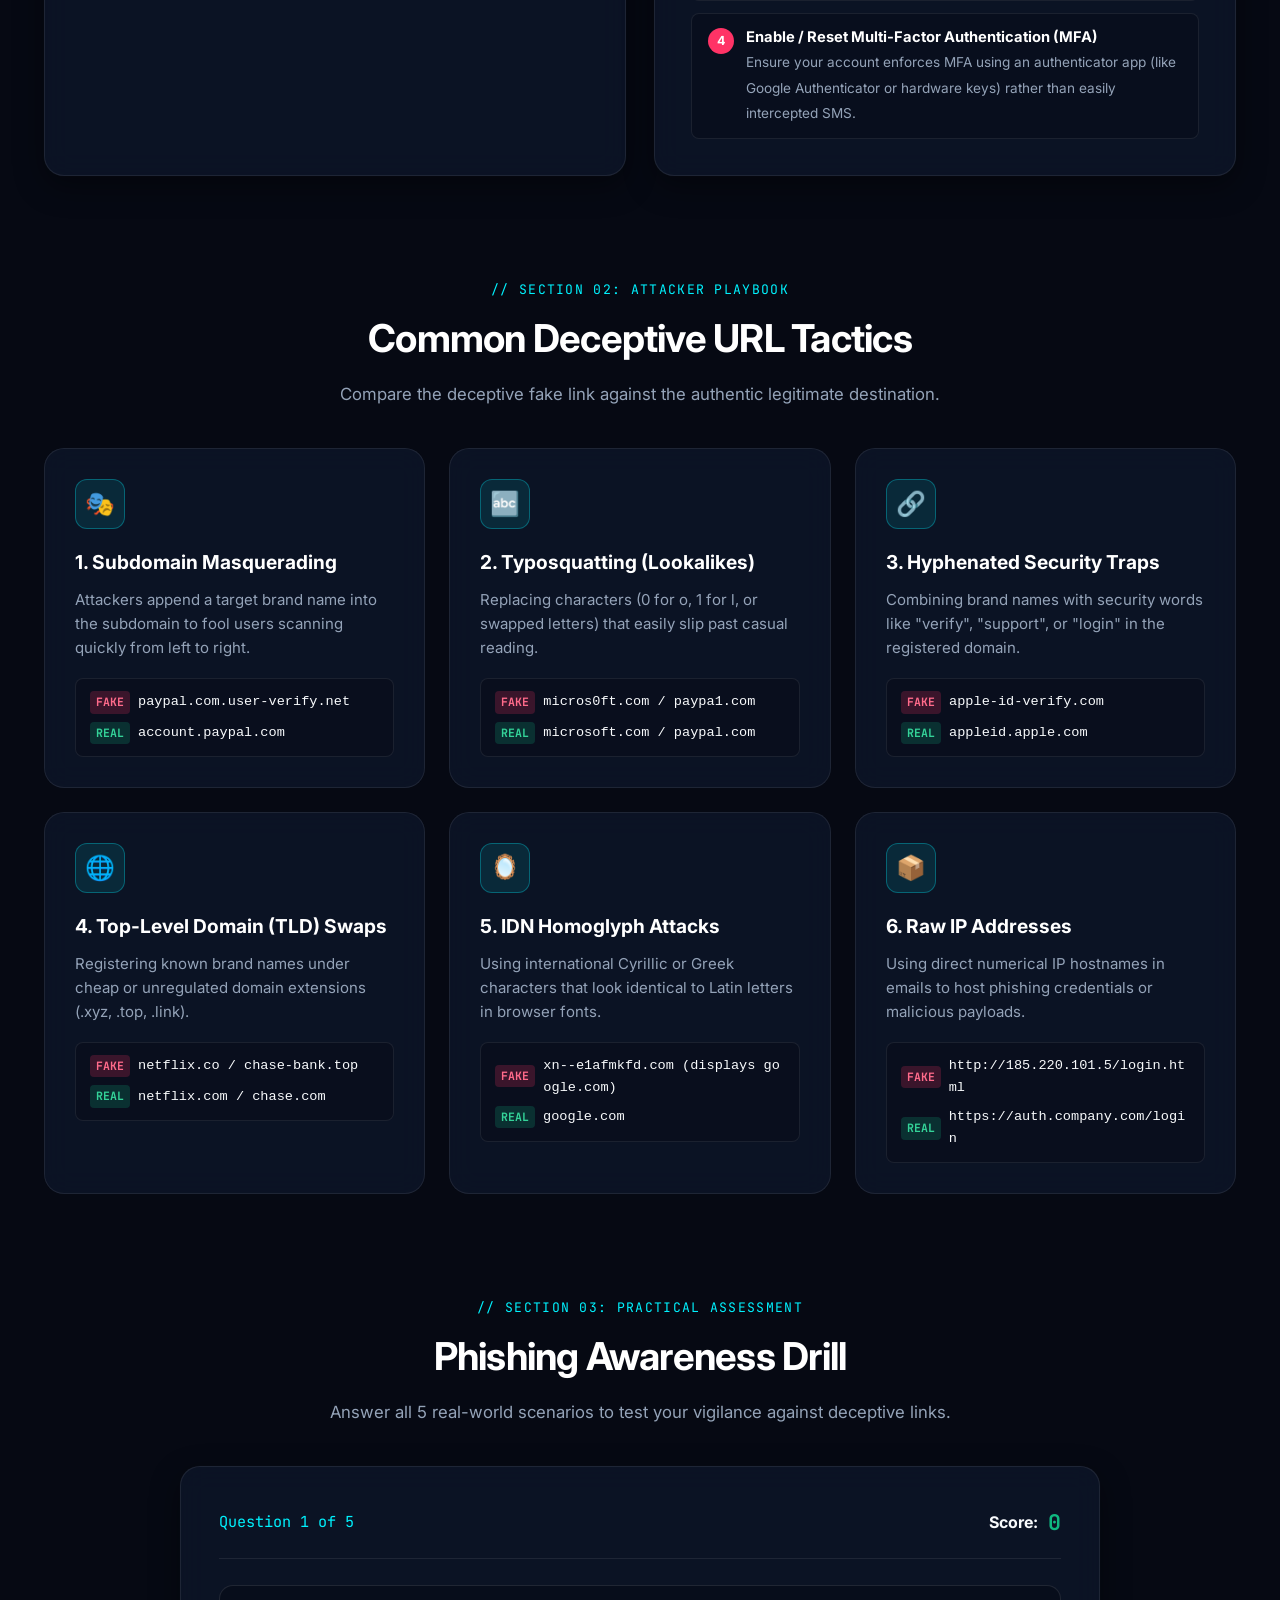
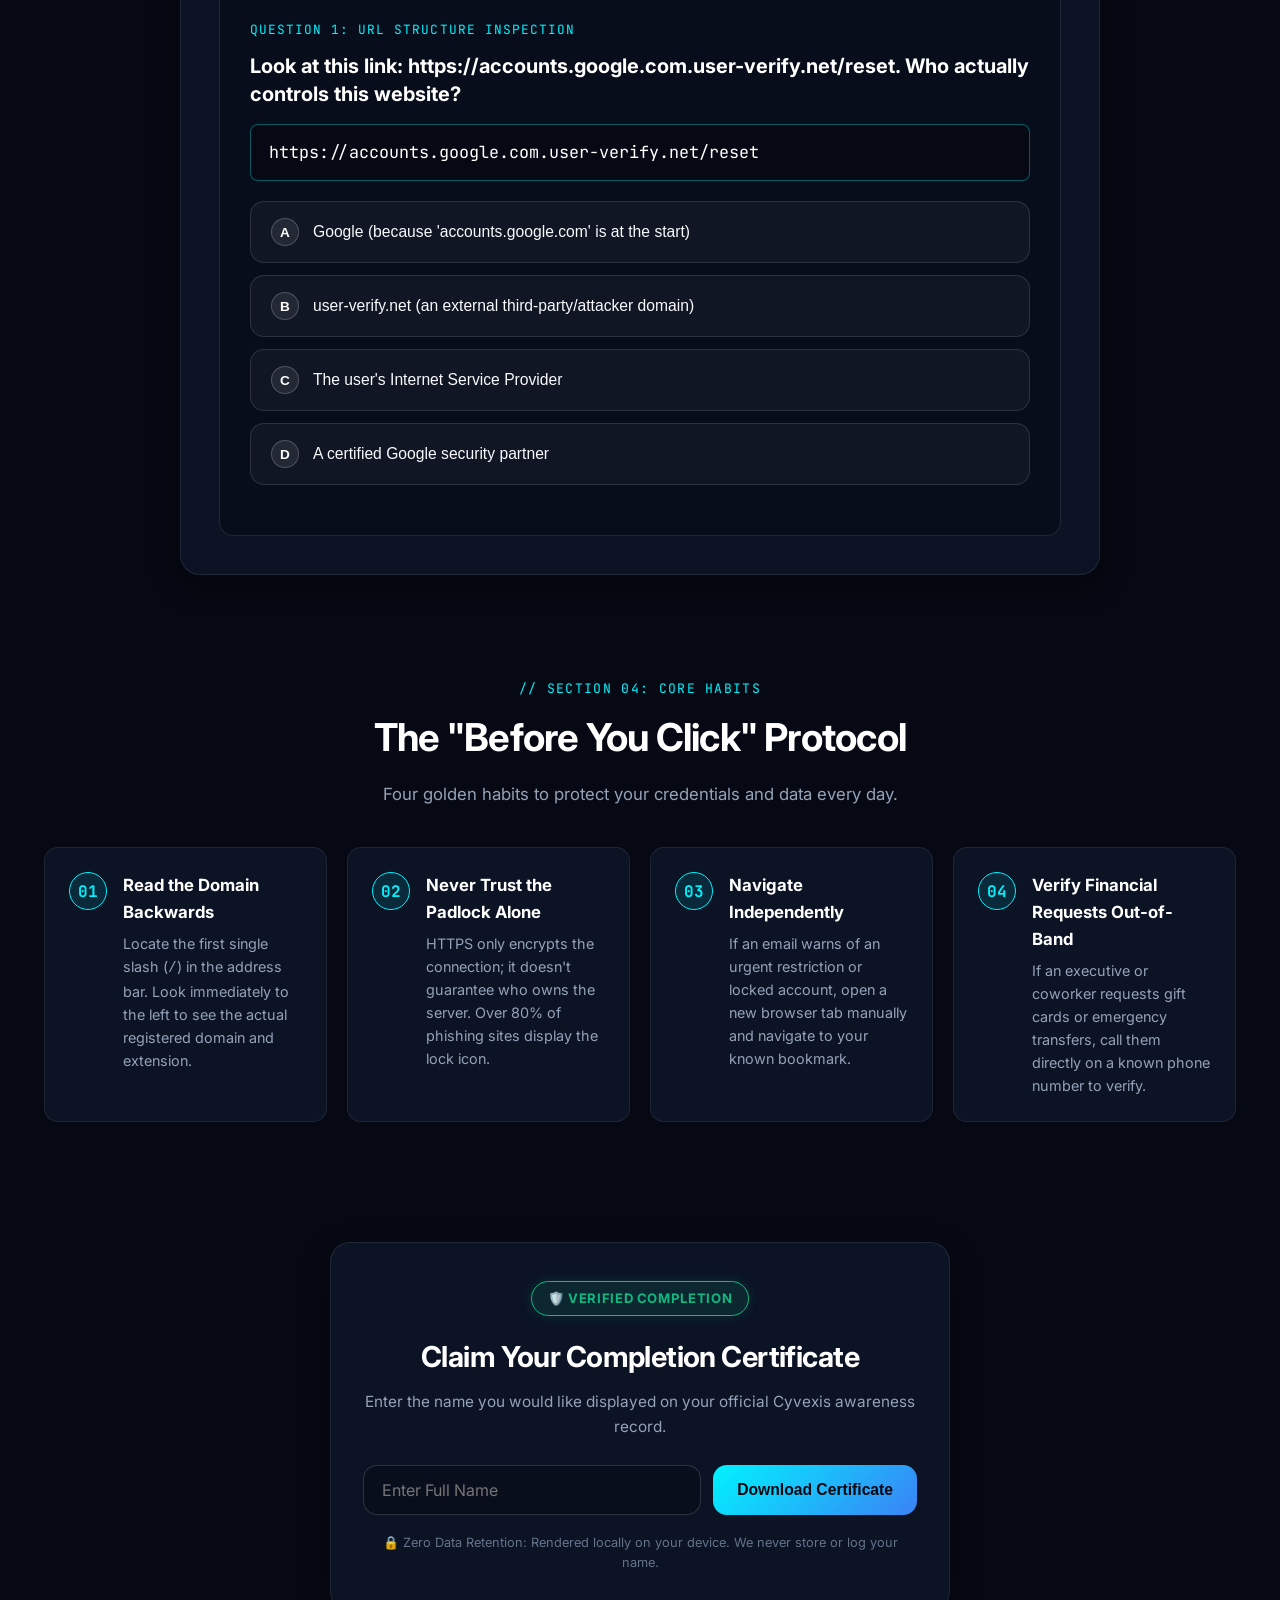
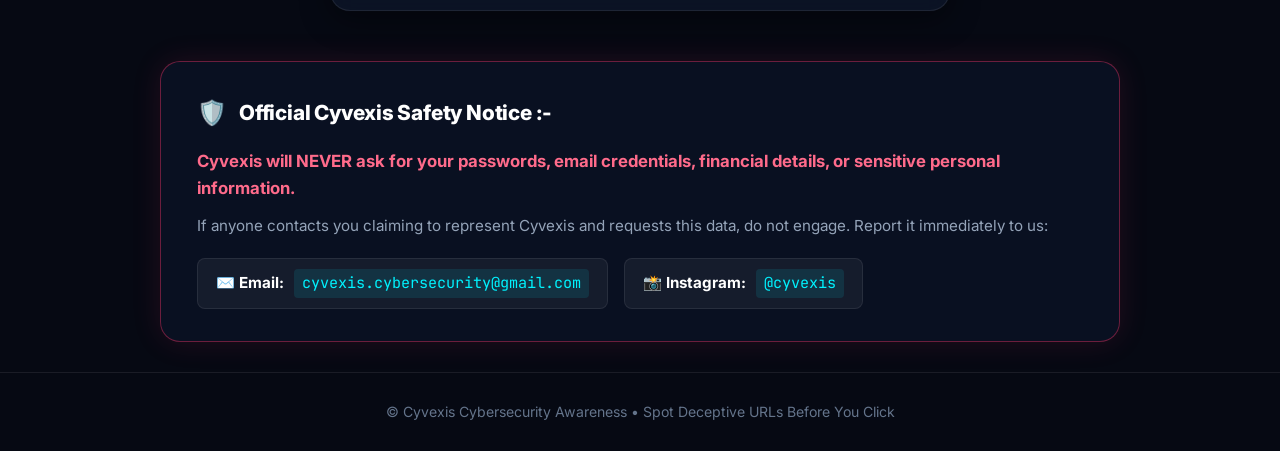
==== commit 8d8266aa: "feat(module-1): add 3-minute video vs 4-minute article training track chooser and direct quiz progre" ====
--- a/module-1/index.html
+++ b/module-1/index.html
@@ -79,35 +79,66 @@
       </div>
     </section>
 
-    <!-- ==========================================================================
+        <!-- ==========================================================================
          SECTION 0: CHOOSE TRAINING METHOD (VIDEO BRIEFING VS INTERACTIVE ARTICLE)
          ========================================================================== -->
-    <section class="learning-format-section" aria-label="Learning Format Switcher">
+    <section class="learning-format-section" id="learningFormatSection" aria-label="Learning Format Switcher">
+      
+      <!-- Stepper Indicator -->
+      <div class="training-stepper">
+        <div class="step-badge active">
+          <span class="step-circle">1</span>
+          <span>CHOOSE METHOD (VIDEO OR ARTICLE)</span>
+        </div>
+        <span class="step-arrow">➔</span>
+        <div class="step-badge">
+          <span class="step-circle">2</span>
+          <span>5-QUESTION QUIZ</span>
+        </div>
+        <span class="step-arrow">➔</span>
+        <div class="step-badge">
+          <span class="step-circle">3</span>
+          <span>OFFICIAL CERTIFICATE</span>
+        </div>
+      </div>
+
       <div class="format-header">
-        <span class="format-kicker">// ADAPTIVE TRAINING MODES</span>
-        <h2 class="format-title">Choose How You Want to Train</h2>
-        <p class="format-desc">Watch our high-definition tactical video briefing or read the comprehensive interactive guide.</p>
-      </div>
-
-      <div class="format-toggle-tabs">
-        <button type="button" class="format-tab-btn active" id="tabBtnVideo" onclick="setLearningMode('video')">
-          <span class="tab-icon">🎬</span>
-          <div class="tab-info">
-            <strong>Watch Video Briefing</strong>
-            <span>1080p Tactical Walkthrough</span>
-          </div>
-        </button>
-
-        <button type="button" class="format-tab-btn" id="tabBtnArticle" onclick="setLearningMode('article')">
-          <span class="tab-icon">📖</span>
-          <div class="tab-info">
-            <strong>Read Interactive Guide</strong>
-            <span>Detailed Breakdown &amp; Checklist</span>
-          </div>
-        </button>
-      </div>
-
-      <!-- Video Briefing Card -->
+        <span class="format-kicker">// SELECT YOUR PREFERRED TRAINING TRACK</span>
+        <h2 class="format-title">How Would You Like to Complete Module 01?</h2>
+        <p class="format-desc">
+          It's your choice! Watch the quick <strong>3-minute video walkthrough</strong> or read the <strong>4-minute interactive article</strong>. Both tracks fully prepare you for the quiz and official completion certificate.
+        </p>
+      </div>
+
+      <div class="format-choice-grid">
+        <!-- Option 1: 3-Min Video Track -->
+        <div class="choice-card active" id="cardChoiceVideo" onclick="setLearningMode('video')">
+          <div class="choice-badge-time cyan">⏱️ 3 MINUTES</div>
+          <div class="choice-icon">🎬</div>
+          <h3 class="choice-title">Watch Video Briefing</h3>
+          <p class="choice-desc">
+            Fast, high-definition visual walkthrough dissecting real-world lookalike links and social engineering tricks.
+          </p>
+          <div class="choice-action">
+            <span class="btn-choice-select" id="btnLabelVideo">Selected Track ✓</span>
+          </div>
+        </div>
+
+        <!-- Option 2: 4-Min Reading Track -->
+        <div class="choice-card" id="cardChoiceArticle" onclick="setLearningMode('article')">
+          <div class="choice-badge-time emerald">⏱️ 4 MINUTES</div>
+          <div class="choice-icon">📖</div>
+          <h3 class="choice-title">Read Interactive Article</h3>
+          <p class="choice-desc">
+            Comprehensive written guide with side-by-side URL comparisons, attacker tactics, and the "Before You Click" protocol.
+          </p>
+          <div class="choice-action">
+            <span class="btn-choice-select secondary" id="btnLabelArticle">Choose Reading Track ➔</span>
+          </div>
+        </div>
+      </div>
+
+      <!-- Video Briefing Player Container -->
       <div class="video-briefing-card" id="videoBriefingCard">
         <div class="video-card-top">
           <div class="window-dots">
@@ -115,8 +146,8 @@
             <span class="dot yellow"></span>
             <span class="dot green"></span>
           </div>
-          <span class="video-card-title">CYVEXIS DEFENSE LABS // MODULE 01 VIDEO BRIEFING</span>
-          <span class="video-quality-tag">1080p HD</span>
+          <span class="video-card-title">CYVEXIS DEFENSE LABS // 3-MIN TACTICAL VIDEO BRIEFING</span>
+          <span class="video-quality-tag">1080p HD &bull; 3 MINS</span>
         </div>
 
         <div class="video-frame-wrapper">
@@ -128,12 +159,17 @@
 
         <div class="video-card-bottom">
           <div class="video-hint">
-            <span class="hint-icon">💡</span>
-            <span>Completed the briefing? Proceed directly to the <strong>Awareness Quiz</strong> below to earn your verified certificate!</span>
-          </div>
-          <button type="button" class="btn-quick-jump" onclick="setLearningMode('article')">
-            <span>Prefer Reading? Scroll to Guide ↓</span>
-          </button>
+            <span class="hint-icon">🎯</span>
+            <span>Watched the video? Jump straight to the <strong>Awareness Quiz</strong> to earn your certificate!</span>
+          </div>
+          <div class="video-btn-actions">
+            <a href="#quiz" class="btn-direct-quiz">
+              <span>Start 5-Q Quiz Now ➔</span>
+            </a>
+            <button type="button" class="btn-quick-jump" onclick="setLearningMode('article')">
+              <span>Or Read 4-Min Article ↓</span>
+            </button>
+          </div>
         </div>
       </div>
     </section>
--- a/module-1/styles.css
+++ b/module-1/styles.css
@@ -1839,3 +1839,206 @@
     text-align: center;
   }
 }
+
+
+/* Stepper Indicator */
+.training-stepper {
+  display: flex;
+  align-items: center;
+  justify-content: center;
+  gap: 12px;
+  margin-bottom: 2rem;
+  flex-wrap: wrap;
+}
+
+.step-badge {
+  display: flex;
+  align-items: center;
+  gap: 8px;
+  background: rgba(14, 22, 42, 0.7);
+  border: 1px solid var(--border-subtle);
+  border-radius: 9999px;
+  padding: 6px 14px;
+  font-family: var(--font-mono);
+  font-size: 0.76rem;
+  color: var(--text-muted);
+}
+
+.step-badge.active {
+  border-color: var(--cyan-neon);
+  background: rgba(0, 242, 254, 0.12);
+  color: #fff;
+  box-shadow: 0 0 15px rgba(0, 242, 254, 0.25);
+}
+
+.step-circle {
+  width: 20px;
+  height: 20px;
+  border-radius: 50%;
+  background: rgba(255, 255, 255, 0.1);
+  display: flex;
+  align-items: center;
+  justify-content: center;
+  font-weight: 700;
+  font-size: 0.72rem;
+}
+
+.step-badge.active .step-circle {
+  background: var(--cyan-neon);
+  color: #000;
+}
+
+.step-arrow {
+  color: var(--text-dim);
+  font-size: 0.8rem;
+}
+
+/* Choice Cards (3 Min Video vs 4 Min Article) */
+.format-choice-grid {
+  display: grid;
+  grid-template-columns: 1fr 1fr;
+  gap: 1.5rem;
+  max-width: 860px;
+  margin: 0 auto 2.5rem;
+}
+
+.choice-card {
+  background: linear-gradient(145deg, rgba(14, 22, 42, 0.8) 0%, rgba(9, 15, 30, 0.95) 100%);
+  border: 1.5px solid var(--border-subtle);
+  border-radius: var(--radius-lg, 18px);
+  padding: 1.75rem 1.5rem;
+  position: relative;
+  cursor: pointer;
+  transition: all 0.28s cubic-bezier(0.4, 0, 0.2, 1);
+  display: flex;
+  flex-direction: column;
+  box-shadow: 0 10px 30px rgba(0, 0, 0, 0.4);
+}
+
+.choice-card:hover {
+  transform: translateY(-4px);
+  border-color: rgba(0, 242, 254, 0.45);
+  box-shadow: 0 14px 40px rgba(0, 0, 0, 0.55), 0 0 20px rgba(0, 242, 254, 0.15);
+}
+
+.choice-card.active {
+  border-color: var(--cyan-neon);
+  background: linear-gradient(145deg, rgba(0, 242, 254, 0.1) 0%, rgba(14, 22, 42, 0.95) 100%);
+  box-shadow: 0 14px 40px rgba(0, 0, 0, 0.6), 0 0 25px rgba(0, 242, 254, 0.22);
+}
+
+.choice-badge-time {
+  position: absolute;
+  top: 1.25rem;
+  right: 1.25rem;
+  font-family: var(--font-mono);
+  font-size: 0.74rem;
+  font-weight: 700;
+  padding: 4px 10px;
+  border-radius: 9999px;
+  letter-spacing: 0.05em;
+}
+
+.choice-badge-time.cyan {
+  background: rgba(0, 242, 254, 0.15);
+  color: var(--cyan-neon);
+  border: 1px solid rgba(0, 242, 254, 0.4);
+}
+
+.choice-badge-time.emerald {
+  background: rgba(16, 185, 129, 0.15);
+  color: var(--emerald-safe);
+  border: 1px solid rgba(16, 185, 129, 0.4);
+}
+
+.choice-icon {
+  font-size: 2.4rem;
+  margin-bottom: 1rem;
+  filter: drop-shadow(0 0 10px rgba(0, 242, 254, 0.4));
+}
+
+.choice-title {
+  font-size: 1.3rem;
+  font-weight: 800;
+  color: #fff;
+  margin-bottom: 0.5rem;
+}
+
+.choice-desc {
+  font-size: 0.9rem;
+  color: var(--text-muted);
+  line-height: 1.55;
+  margin-bottom: 1.5rem;
+  flex: 1;
+}
+
+.choice-action {
+  margin-top: auto;
+}
+
+.btn-choice-select {
+  display: inline-flex;
+  align-items: center;
+  justify-content: center;
+  width: 100%;
+  padding: 0.7rem 1.2rem;
+  border-radius: 10px;
+  font-weight: 700;
+  font-size: 0.88rem;
+  background: linear-gradient(135deg, #00f2fe 0%, #0284c7 100%);
+  color: #000;
+  box-shadow: 0 4px 15px rgba(0, 242, 254, 0.35);
+  transition: all 0.2s ease;
+}
+
+.btn-choice-select.secondary {
+  background: rgba(255, 255, 255, 0.06);
+  border: 1px solid var(--border-subtle);
+  color: #fff;
+  box-shadow: none;
+}
+
+.choice-card.active .btn-choice-select {
+  background: linear-gradient(135deg, #00f2fe 0%, #0284c7 100%);
+  color: #000;
+}
+
+.video-btn-actions {
+  display: flex;
+  align-items: center;
+  gap: 12px;
+  flex-wrap: wrap;
+}
+
+.btn-direct-quiz {
+  display: inline-flex;
+  align-items: center;
+  gap: 6px;
+  background: linear-gradient(135deg, #10b981 0%, #059669 100%);
+  color: #000 !important;
+  padding: 8px 16px;
+  border-radius: 8px;
+  font-weight: 700;
+  font-size: 0.88rem;
+  text-decoration: none;
+  box-shadow: 0 4px 15px rgba(16, 185, 129, 0.35);
+  transition: all 0.2s ease;
+  white-space: nowrap;
+}
+
+.btn-direct-quiz:hover {
+  background: linear-gradient(135deg, #34d399 0%, #10b981 100%);
+  transform: translateY(-2px);
+  box-shadow: 0 6px 20px rgba(16, 185, 129, 0.5);
+  color: #000 !important;
+}
+
+@media (max-width: 680px) {
+  .format-choice-grid {
+    grid-template-columns: 1fr;
+    gap: 1rem;
+  }
+  .training-stepper {
+    display: none;
+  }
+}
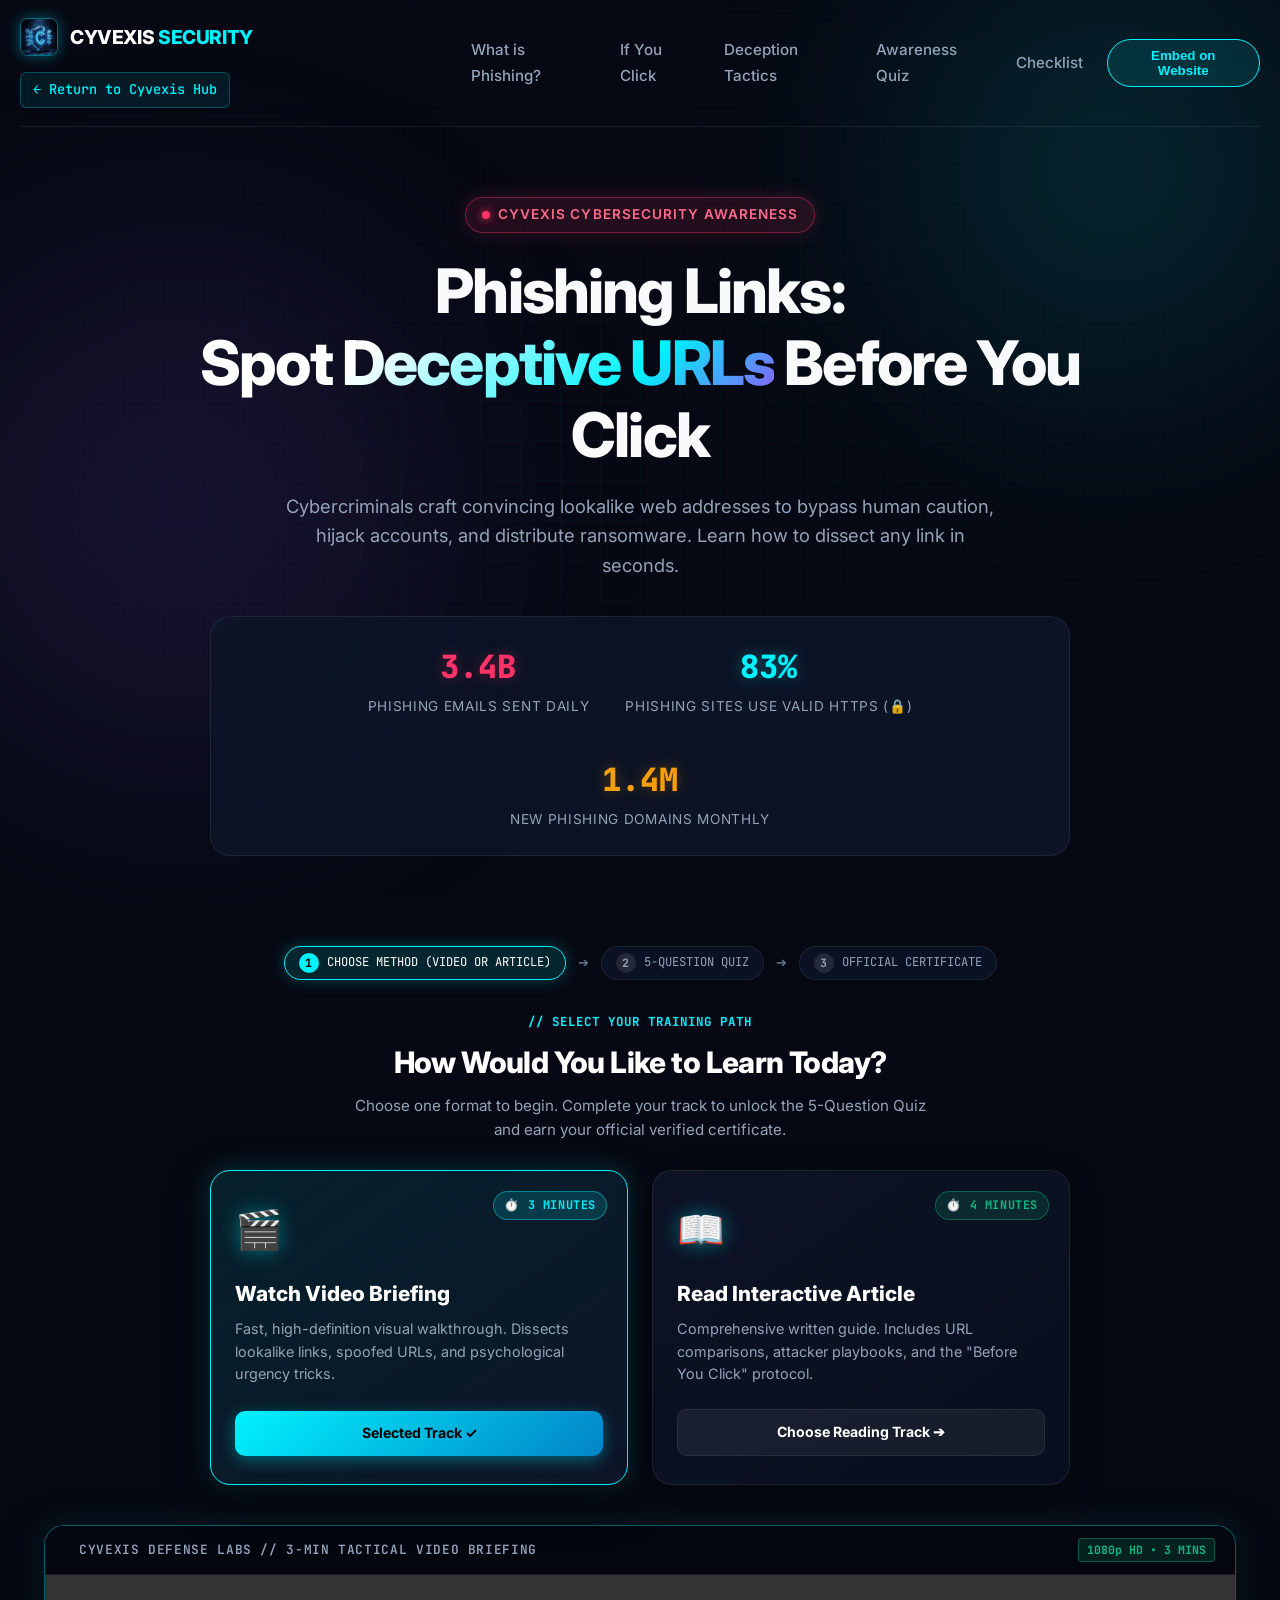
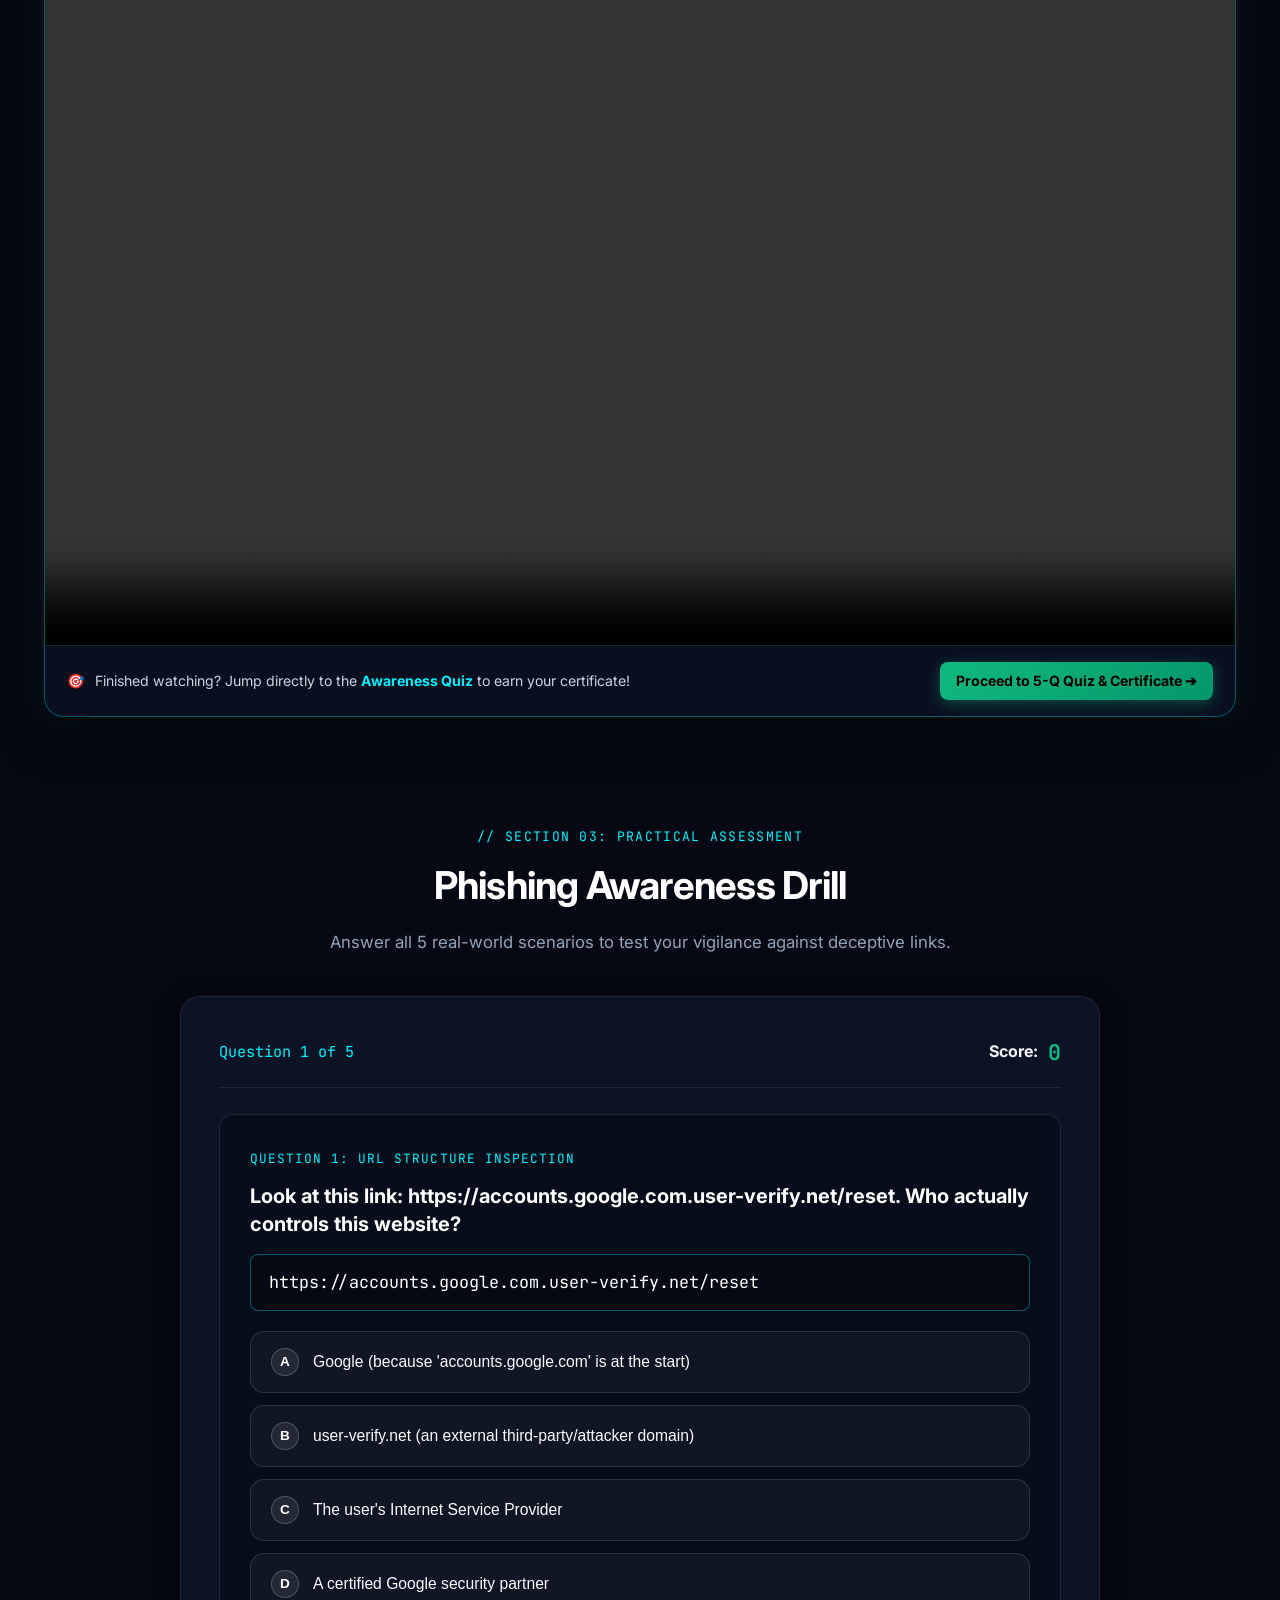
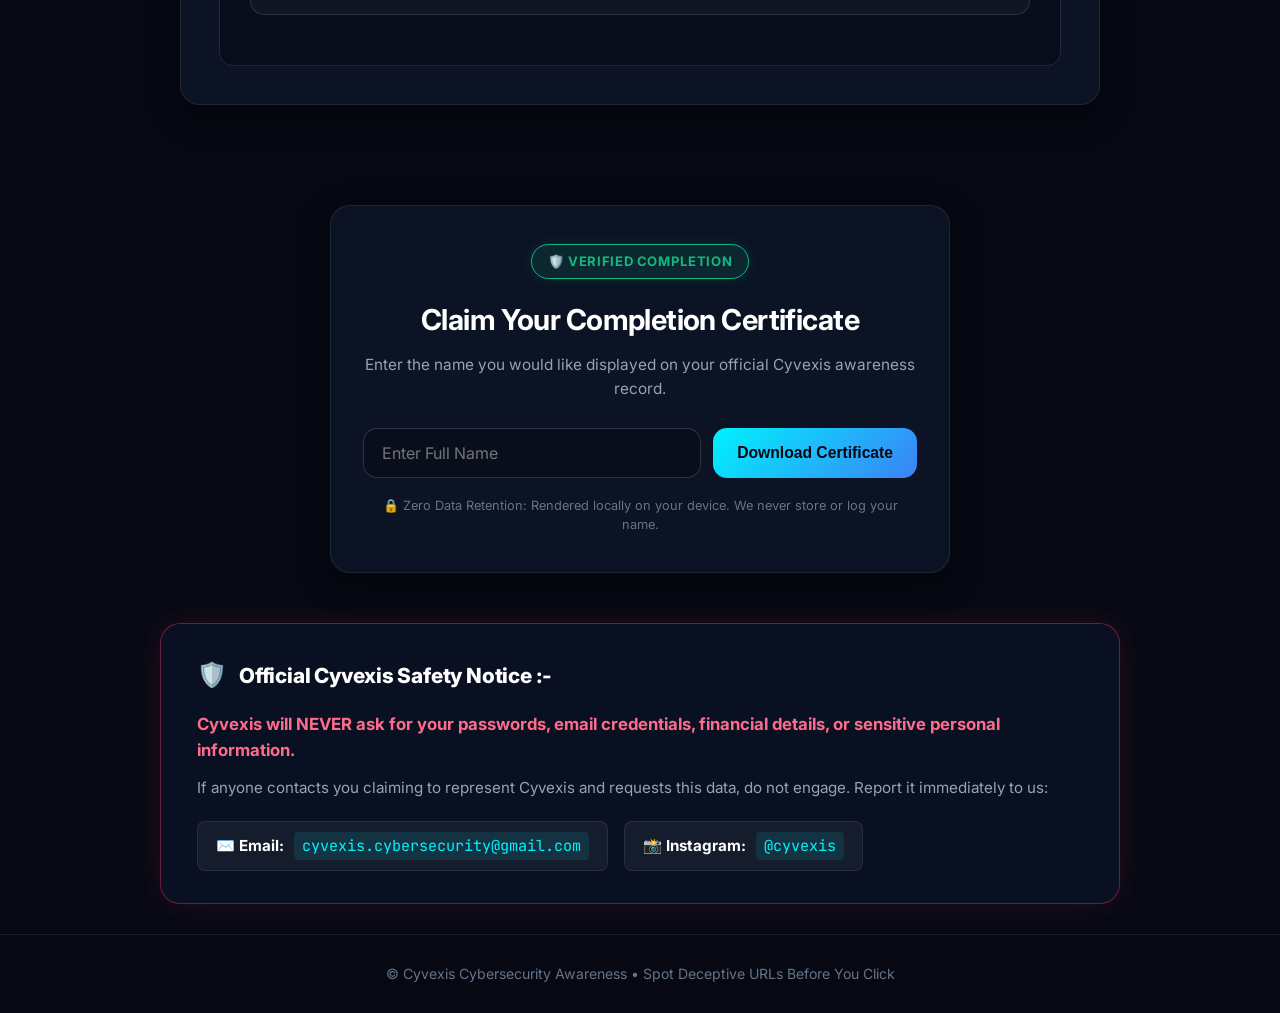
==== commit 1e249958: "feat(module-1): implement strict branching - show only video or only article based on user choice, w" ====
--- a/module-1/index.html
+++ b/module-1/index.html
@@ -103,10 +103,10 @@
       </div>
 
       <div class="format-header">
-        <span class="format-kicker">// SELECT YOUR PREFERRED TRAINING TRACK</span>
-        <h2 class="format-title">How Would You Like to Complete Module 01?</h2>
+        <span class="format-kicker">// SELECT YOUR TRAINING PATH</span>
+        <h2 class="format-title">How Would You Like to Learn Today?</h2>
         <p class="format-desc">
-          It's your choice! Watch the quick <strong>3-minute video walkthrough</strong> or read the <strong>4-minute interactive article</strong>. Both tracks fully prepare you for the quiz and official completion certificate.
+          Choose one format to begin. Complete your track to unlock the 5-Question Quiz and earn your official verified certificate.
         </p>
       </div>
 
@@ -117,7 +117,7 @@
           <div class="choice-icon">🎬</div>
           <h3 class="choice-title">Watch Video Briefing</h3>
           <p class="choice-desc">
-            Fast, high-definition visual walkthrough dissecting real-world lookalike links and social engineering tricks.
+            Fast, high-definition visual walkthrough. Dissects lookalike links, spoofed URLs, and psychological urgency tricks.
           </p>
           <div class="choice-action">
             <span class="btn-choice-select" id="btnLabelVideo">Selected Track ✓</span>
@@ -130,7 +130,7 @@
           <div class="choice-icon">📖</div>
           <h3 class="choice-title">Read Interactive Article</h3>
           <p class="choice-desc">
-            Comprehensive written guide with side-by-side URL comparisons, attacker tactics, and the "Before You Click" protocol.
+            Comprehensive written guide. Includes URL comparisons, attacker playbooks, and the "Before You Click" protocol.
           </p>
           <div class="choice-action">
             <span class="btn-choice-select secondary" id="btnLabelArticle">Choose Reading Track ➔</span>
@@ -138,43 +138,54 @@
         </div>
       </div>
 
-      <!-- Video Briefing Player Container -->
-      <div class="video-briefing-card" id="videoBriefingCard">
-        <div class="video-card-top">
-          <div class="window-dots">
-            <span class="dot red"></span>
-            <span class="dot yellow"></span>
-            <span class="dot green"></span>
-          </div>
-          <span class="video-card-title">CYVEXIS DEFENSE LABS // 3-MIN TACTICAL VIDEO BRIEFING</span>
-          <span class="video-quality-tag">1080p HD &bull; 3 MINS</span>
-        </div>
-
-        <div class="video-frame-wrapper">
-          <video id="phishingVideo" controls playsinline preload="metadata">
-            <source src="phishing-briefing.mp4" type="video/mp4" />
-            Your browser does not support the video tag.
-          </video>
-        </div>
-
-        <div class="video-card-bottom">
-          <div class="video-hint">
-            <span class="hint-icon">🎯</span>
-            <span>Watched the video? Jump straight to the <strong>Awareness Quiz</strong> to earn your certificate!</span>
-          </div>
-          <div class="video-btn-actions">
-            <a href="#quiz" class="btn-direct-quiz">
-              <span>Start 5-Q Quiz Now ➔</span>
+      <!-- VIDEO TRACK CONTAINER (Visible only in Video Mode) -->
+      <div id="videoTrackContent" class="track-content">
+        <div class="video-briefing-card" id="videoBriefingCard">
+          <div class="video-card-top">
+            <div class="window-dots">
+              <span class="dot red"></span>
+              <span class="dot yellow"></span>
+              <span class="dot green"></span>
+            </div>
+            <span class="video-card-title">CYVEXIS DEFENSE LABS // 3-MIN TACTICAL VIDEO BRIEFING</span>
+            <span class="video-quality-tag">1080p HD &bull; 3 MINS</span>
+          </div>
+
+          <div class="video-frame-wrapper">
+            <video id="phishingVideo" controls playsinline preload="metadata">
+              <source src="phishing-briefing.mp4" type="video/mp4" />
+              Your browser does not support the video tag.
+            </video>
+          </div>
+
+          <!-- Video Completion Notification Banner -->
+          <div class="video-completion-banner" id="videoCompletionNotice" style="display: none;">
+            <span class="comp-icon">🎉</span>
+            <div class="comp-text">
+              <strong>Video Briefing Completed!</strong>
+              <span>You are now prepared to ace the awareness quiz. Proceed below to begin.</span>
+            </div>
+          </div>
+
+          <div class="video-card-bottom">
+            <div class="video-hint">
+              <span class="hint-icon">🎯</span>
+              <span>Finished watching? Jump directly to the <strong>Awareness Quiz</strong> to earn your certificate!</span>
+            </div>
+            <a href="#quiz" class="btn-direct-quiz" id="btnProceedQuiz">
+              <span>Proceed to 5-Q Quiz &amp; Certificate ➔</span>
             </a>
-            <button type="button" class="btn-quick-jump" onclick="setLearningMode('article')">
-              <span>Or Read 4-Min Article ↓</span>
-            </button>
-          </div>
-        </div>
-      </div>
-    </section>
-
-    <!-- SECTION 1: WHAT IS PHISHING & WHAT TO DO IF YOU CLICK -->
+          </div>
+        </div>
+      </div>
+
+    </section>
+
+    <!-- ==========================================================================
+         ARTICLE TRACK CONTAINER (Visible only in Article Mode)
+         ========================================================================== -->
+    <div id="articleTrackContent" class="track-content" style="display: none;">
+<!-- SECTION 1: WHAT IS PHISHING & WHAT TO DO IF YOU CLICK -->
     <section id="about-phishing" class="phishing-info-section">
       <div class="section-header">
         <span class="section-tag">// Fundamental Awareness</span>
@@ -324,6 +335,52 @@
       </div>
     </section>
 
+
+    <!-- SECTION 4: THE "BEFORE YOU CLICK" PROTOCOL -->
+    <section id="checklist" class="checklist-section">
+      <div class="section-header">
+        <span class="section-tag">// Section 04: Core Habits</span>
+        <h2 class="section-title">The "Before You Click" Protocol</h2>
+        <p class="section-desc">Four golden habits to protect your credentials and data every day.</p>
+      </div>
+
+      <div class="checklist-grid">
+        <div class="checklist-card">
+          <div class="checklist-number">01</div>
+          <div class="checklist-body">
+            <h4>Read the Domain Backwards</h4>
+            <p>Locate the first single slash (<code>/</code>) in the address bar. Look immediately to the left to see the actual registered domain and extension.</p>
+          </div>
+        </div>
+
+        <div class="checklist-card">
+          <div class="checklist-number">02</div>
+          <div class="checklist-body">
+            <h4>Never Trust the Padlock Alone</h4>
+            <p>HTTPS only encrypts the connection; it doesn't guarantee who owns the server. Over 80% of phishing sites display the lock icon.</p>
+          </div>
+        </div>
+
+        <div class="checklist-card">
+          <div class="checklist-number">03</div>
+          <div class="checklist-body">
+            <h4>Navigate Independently</h4>
+            <p>If an email warns of an urgent restriction or locked account, open a new browser tab manually and navigate to your known bookmark.</p>
+          </div>
+        </div>
+
+        <div class="checklist-card">
+          <div class="checklist-number">04</div>
+          <div class="checklist-body">
+            <h4>Verify Financial Requests Out-of-Band</h4>
+            <p>If an executive or coworker requests gift cards or emergency transfers, call them directly on a known phone number to verify.</p>
+          </div>
+        </div>
+      </div>
+    </section>
+    </div>
+
+
     <!-- SECTION 3: THE 5 PHISHING AWARENESS QUIZ QUESTIONS -->
     <section id="quiz" class="challenge-section">
       <div class="section-header">
@@ -411,49 +468,6 @@
           </button>
         </div>
 
-      </div>
-    </section>
-
-    <!-- SECTION 4: THE "BEFORE YOU CLICK" PROTOCOL -->
-    <section id="checklist" class="checklist-section">
-      <div class="section-header">
-        <span class="section-tag">// Section 04: Core Habits</span>
-        <h2 class="section-title">The "Before You Click" Protocol</h2>
-        <p class="section-desc">Four golden habits to protect your credentials and data every day.</p>
-      </div>
-
-      <div class="checklist-grid">
-        <div class="checklist-card">
-          <div class="checklist-number">01</div>
-          <div class="checklist-body">
-            <h4>Read the Domain Backwards</h4>
-            <p>Locate the first single slash (<code>/</code>) in the address bar. Look immediately to the left to see the actual registered domain and extension.</p>
-          </div>
-        </div>
-
-        <div class="checklist-card">
-          <div class="checklist-number">02</div>
-          <div class="checklist-body">
-            <h4>Never Trust the Padlock Alone</h4>
-            <p>HTTPS only encrypts the connection; it doesn't guarantee who owns the server. Over 80% of phishing sites display the lock icon.</p>
-          </div>
-        </div>
-
-        <div class="checklist-card">
-          <div class="checklist-number">03</div>
-          <div class="checklist-body">
-            <h4>Navigate Independently</h4>
-            <p>If an email warns of an urgent restriction or locked account, open a new browser tab manually and navigate to your known bookmark.</p>
-          </div>
-        </div>
-
-        <div class="checklist-card">
-          <div class="checklist-number">04</div>
-          <div class="checklist-body">
-            <h4>Verify Financial Requests Out-of-Band</h4>
-            <p>If an executive or coworker requests gift cards or emergency transfers, call them directly on a known phone number to verify.</p>
-          </div>
-        </div>
       </div>
     </section>
 
--- a/module-1/styles.css
+++ b/module-1/styles.css
@@ -2042,3 +2042,48 @@
     display: none;
   }
 }
+
+
+/* Video Completion Banner */
+.video-completion-banner {
+  background: linear-gradient(135deg, rgba(16, 185, 129, 0.2) 0%, rgba(6, 182, 212, 0.15) 100%);
+  border: 1px solid var(--emerald-safe, #10b981);
+  border-radius: var(--radius-sm, 8px);
+  padding: 12px 18px;
+  margin: 14px 20px 0;
+  display: flex;
+  align-items: center;
+  gap: 12px;
+  box-shadow: 0 0 20px rgba(16, 185, 129, 0.3);
+  animation: fadeIn 0.4s ease;
+}
+
+.comp-icon {
+  font-size: 1.5rem;
+}
+
+.comp-text strong {
+  display: block;
+  color: var(--emerald-safe, #10b981);
+  font-size: 0.95rem;
+  margin-bottom: 2px;
+}
+
+.comp-text span {
+  font-size: 0.85rem;
+  color: #cbd5e1;
+}
+
+.highlight-pulse {
+  animation: pulseGlowBtn 1.5s infinite;
+}
+
+@keyframes pulseGlowBtn {
+  0%, 100% { box-shadow: 0 0 15px rgba(16, 185, 129, 0.4); transform: scale(1); }
+  50% { box-shadow: 0 0 25px rgba(16, 185, 129, 0.8); transform: scale(1.04); }
+}
+
+@keyframes fadeIn {
+  from { opacity: 0; transform: translateY(-6px); }
+  to { opacity: 1; transform: translateY(0); }
+}
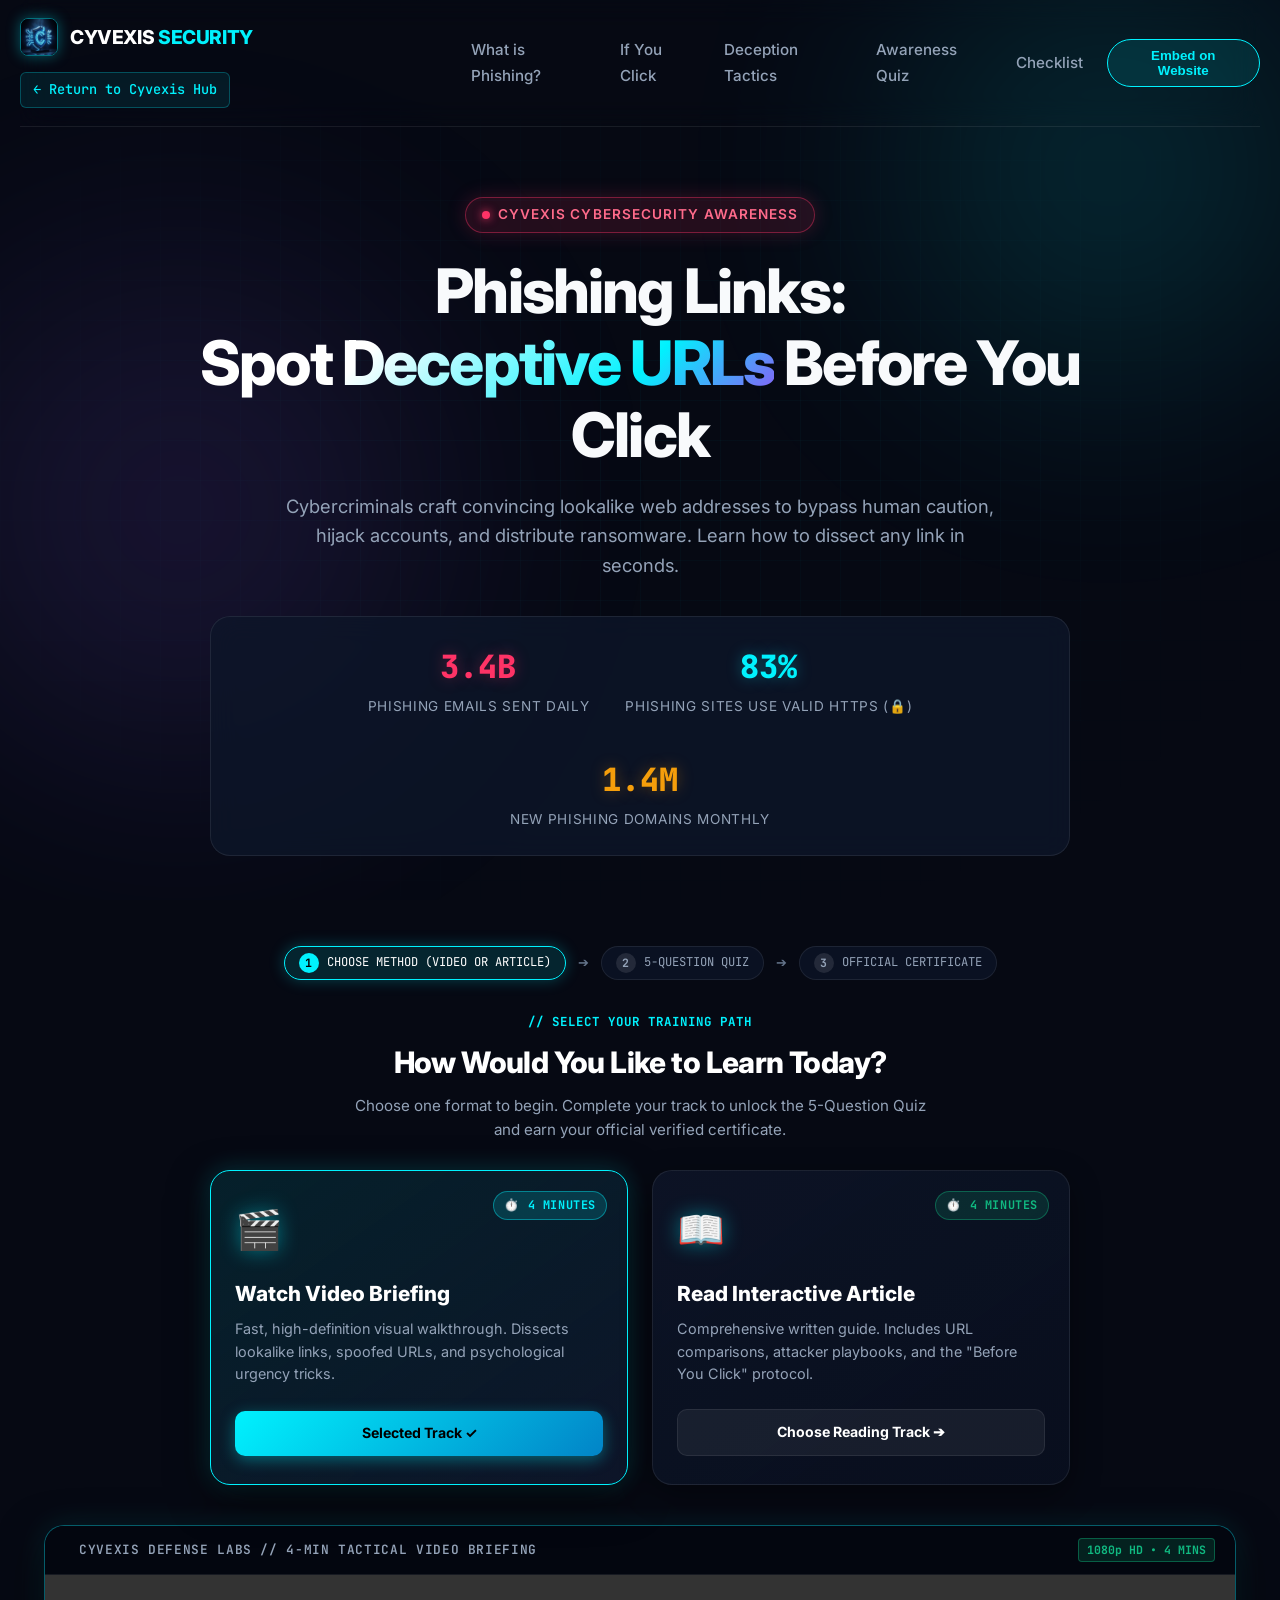
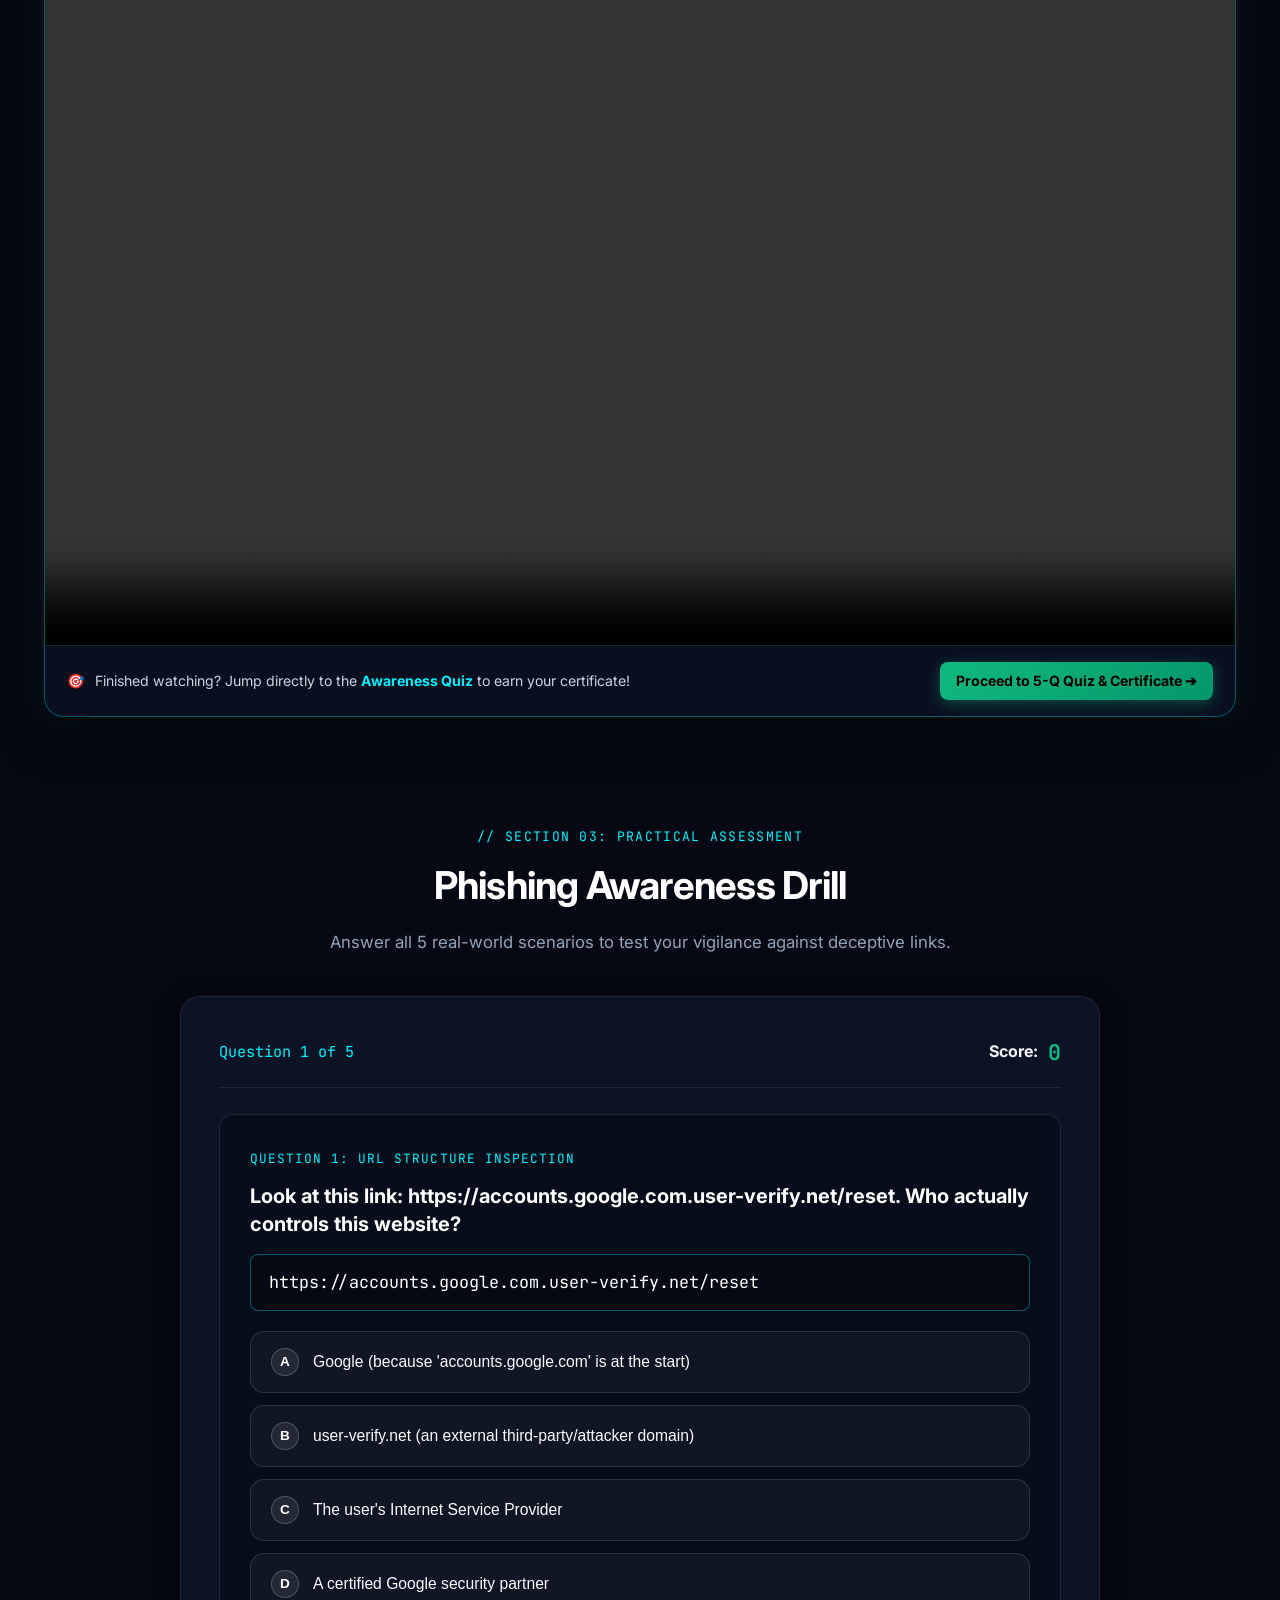
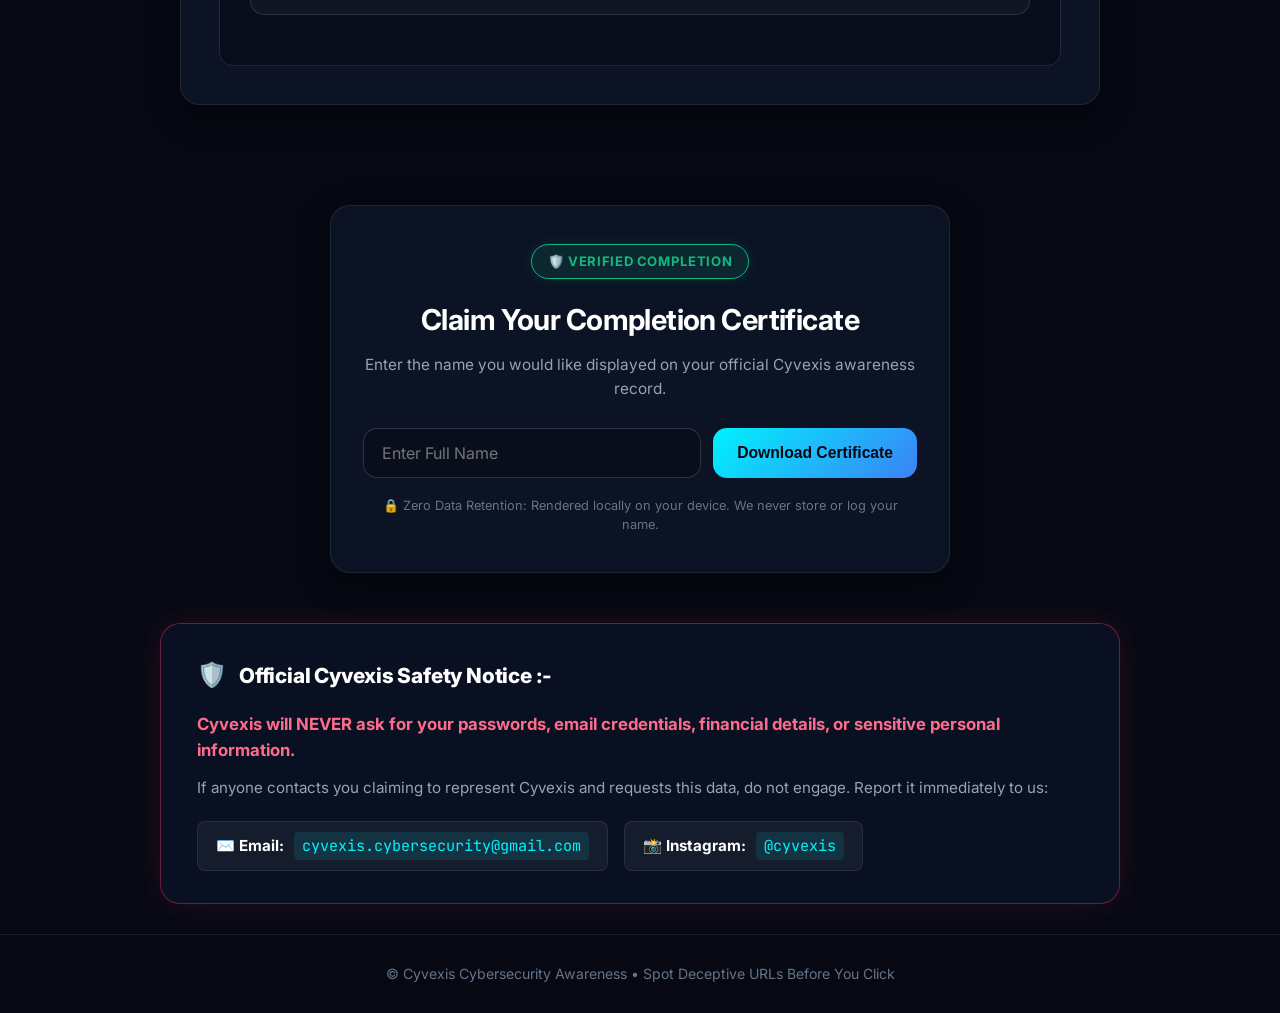
==== commit 312bcbdb: "feat(module-1): update training duration to 4-minute video or 4-minute article" ====
--- a/module-1/index.html
+++ b/module-1/index.html
@@ -111,9 +111,9 @@
       </div>
 
       <div class="format-choice-grid">
-        <!-- Option 1: 3-Min Video Track -->
+        <!-- Option 1: 4-Min Video Track -->
         <div class="choice-card active" id="cardChoiceVideo" onclick="setLearningMode('video')">
-          <div class="choice-badge-time cyan">⏱️ 3 MINUTES</div>
+          <div class="choice-badge-time cyan">⏱️ 4 MINUTES</div>
           <div class="choice-icon">🎬</div>
           <h3 class="choice-title">Watch Video Briefing</h3>
           <p class="choice-desc">
@@ -147,8 +147,8 @@
               <span class="dot yellow"></span>
               <span class="dot green"></span>
             </div>
-            <span class="video-card-title">CYVEXIS DEFENSE LABS // 3-MIN TACTICAL VIDEO BRIEFING</span>
-            <span class="video-quality-tag">1080p HD &bull; 3 MINS</span>
+            <span class="video-card-title">CYVEXIS DEFENSE LABS // 4-MIN TACTICAL VIDEO BRIEFING</span>
+            <span class="video-quality-tag">1080p HD &bull; 4 MINS</span>
           </div>
 
           <div class="video-frame-wrapper">
--- a/module-1/styles.css
+++ b/module-1/styles.css
@@ -1893,7 +1893,7 @@
   font-size: 0.8rem;
 }
 
-/* Choice Cards (3 Min Video vs 4 Min Article) */
+/* Choice Cards (4 Min Video vs 4 Min Article) */
 .format-choice-grid {
   display: grid;
   grid-template-columns: 1fr 1fr;
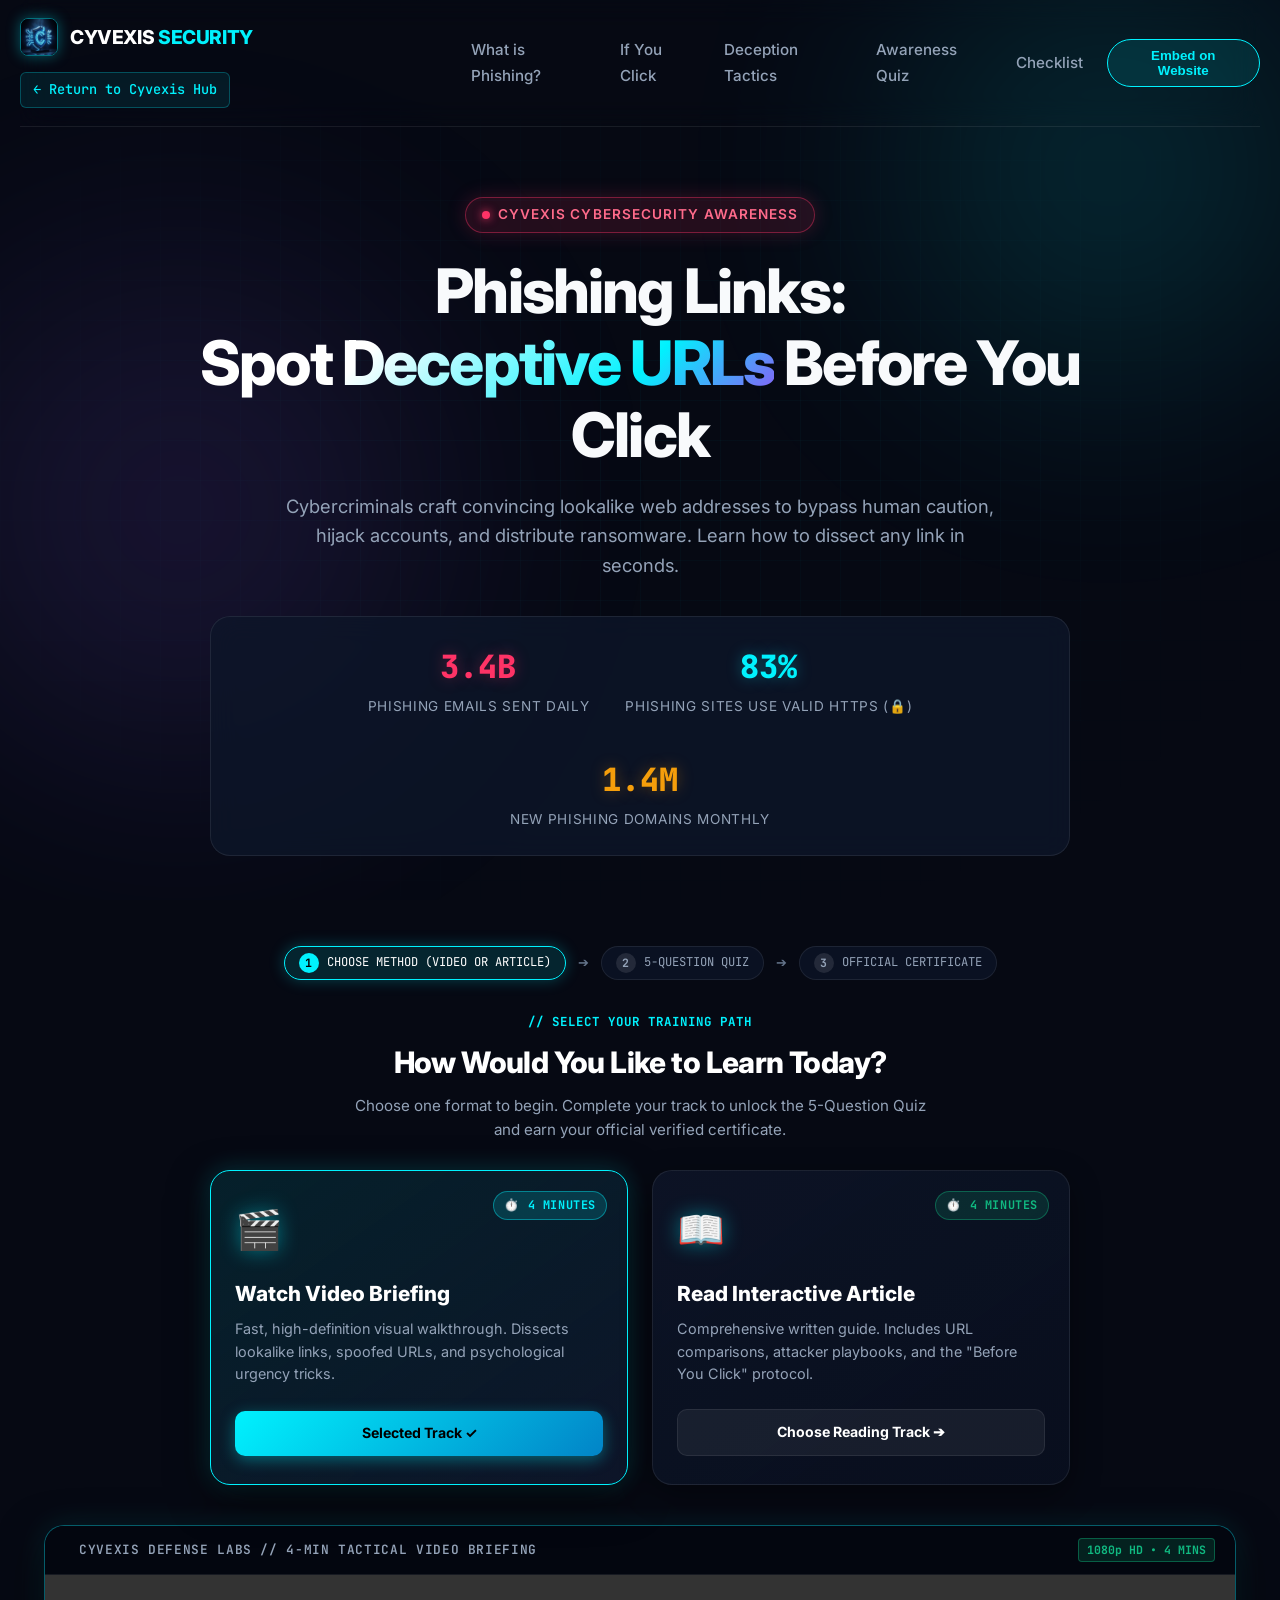
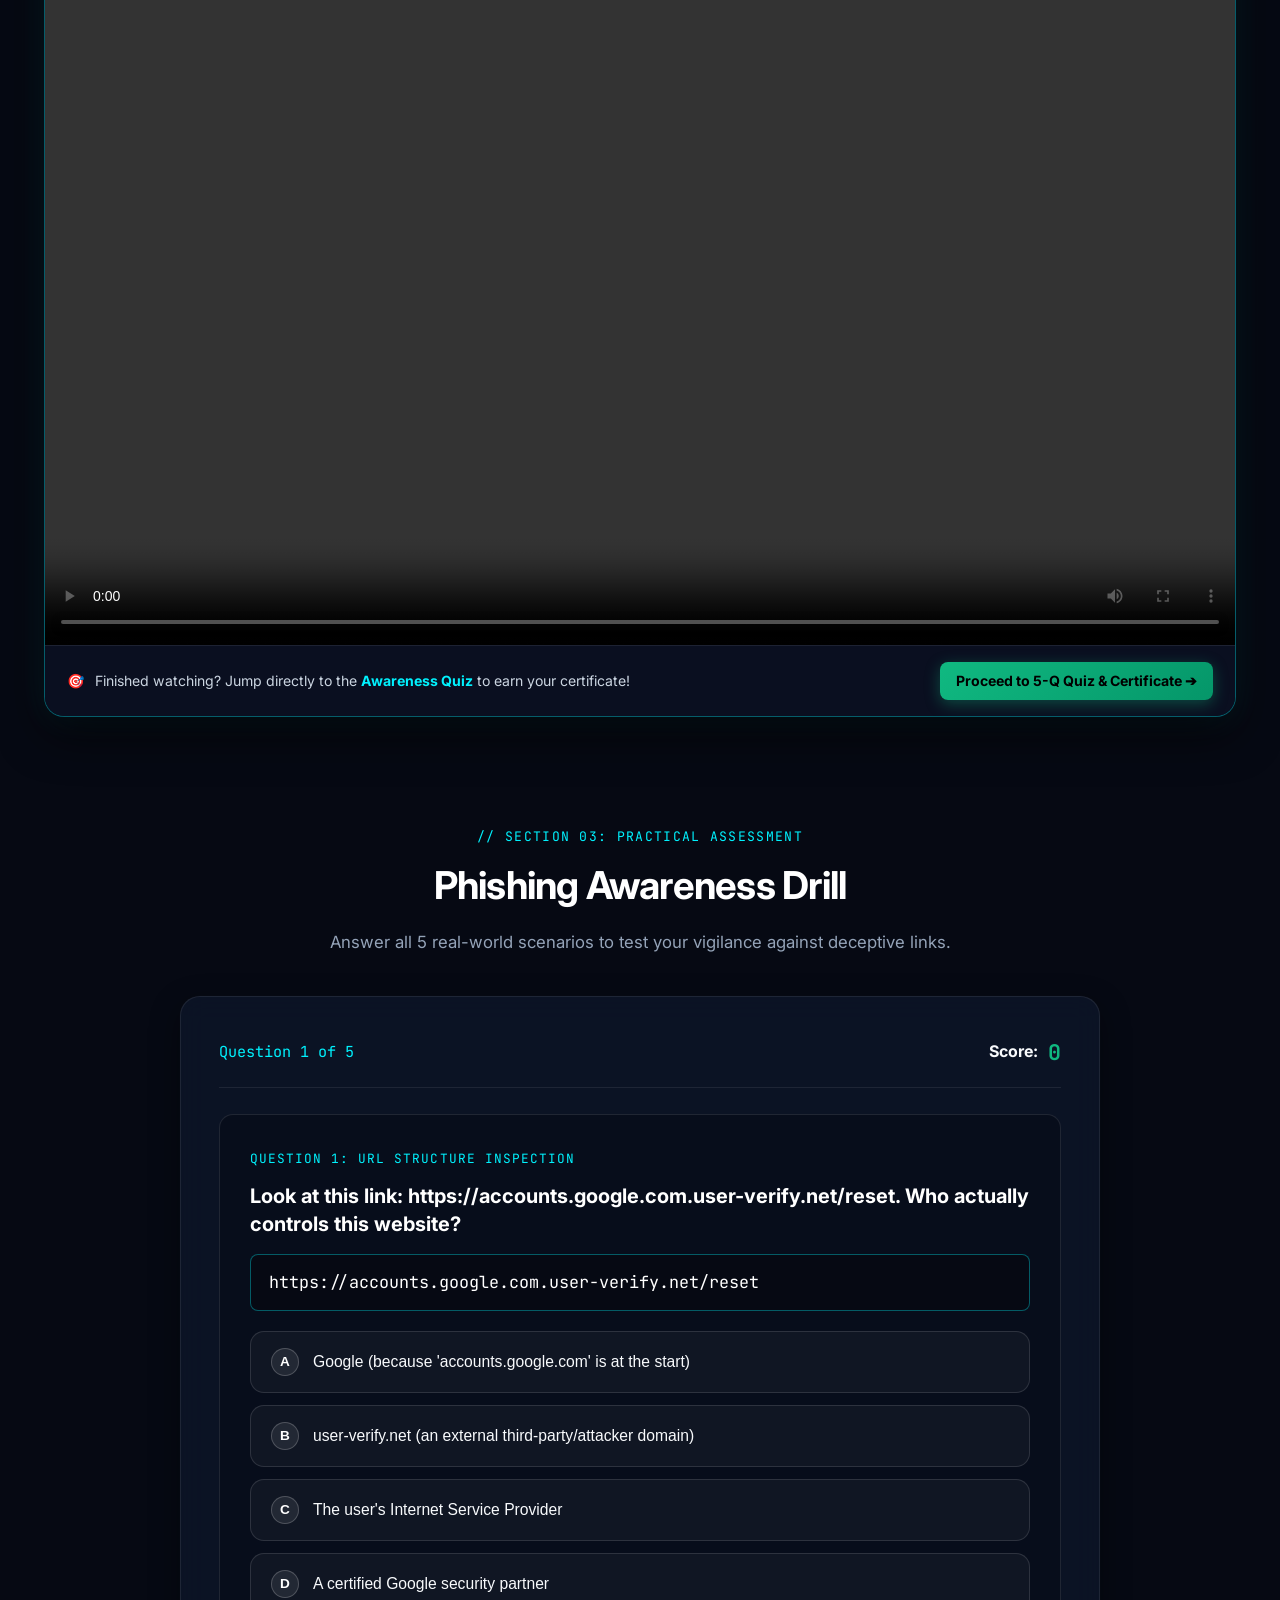
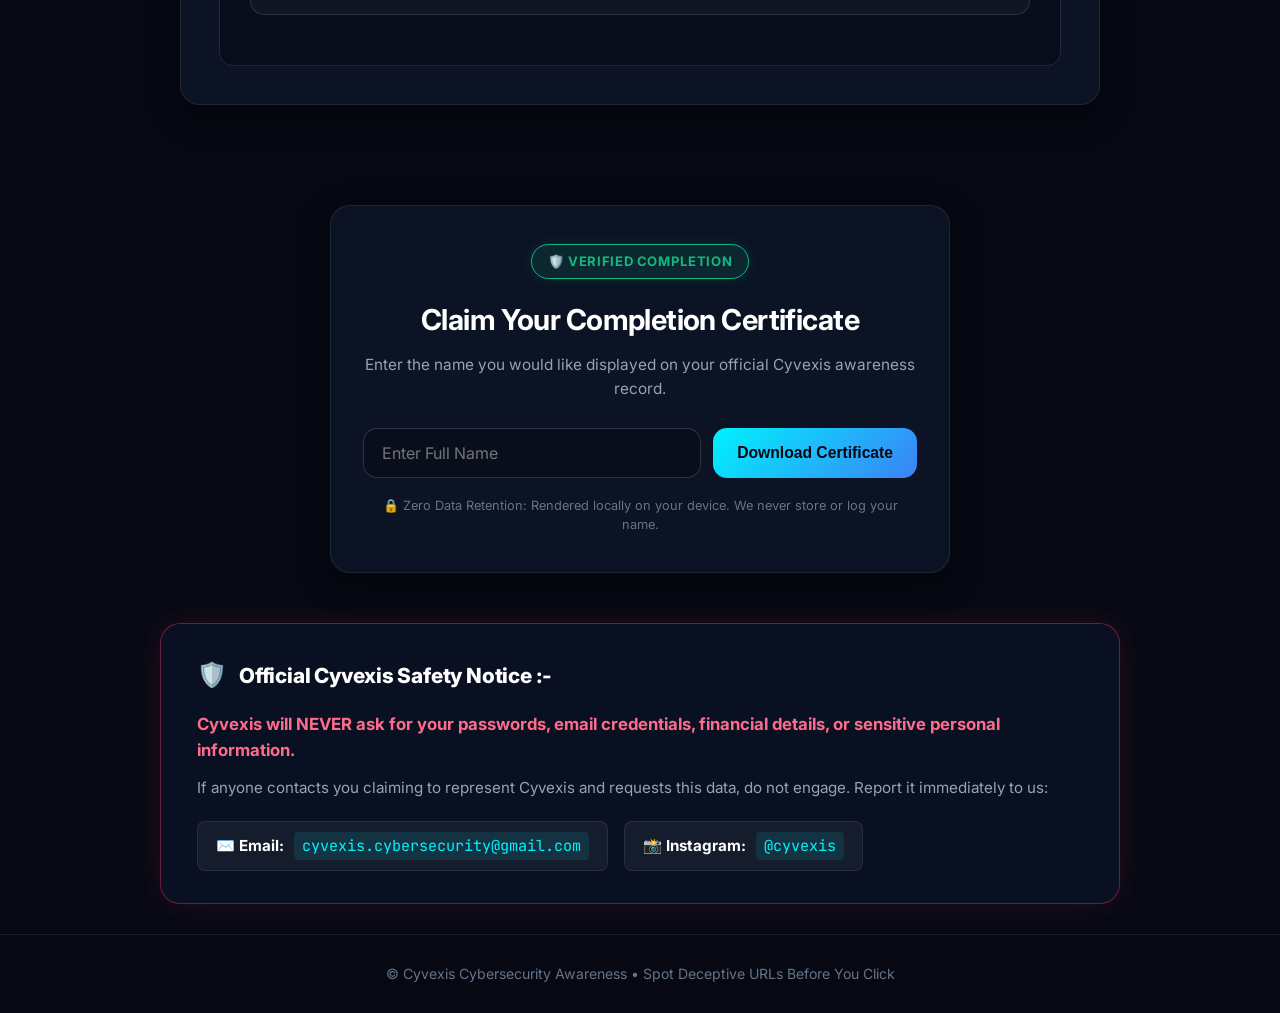
==== commit c85beef7: "feat: redirect cyvexis.netlify.app to https://cyvexis.pages.dev/" ====
--- a/module-1/index.html
+++ b/module-1/index.html
@@ -1,6 +1,11 @@
 <!DOCTYPE html>
 <html lang="en">
 <head>
+  <script>
+    if (window.location.hostname.includes('netlify.app')) {
+      window.location.replace('https://cyvexis.pages.dev' + window.location.pathname + window.location.search + window.location.hash);
+    }
+  </script>
   <meta charset="UTF-8">
   <meta name="viewport" content="width=device-width, initial-scale=1.0">
   <title>Phishing Links: Spot Deceptive URLs Before You Click | Cyvexis Awareness</title>
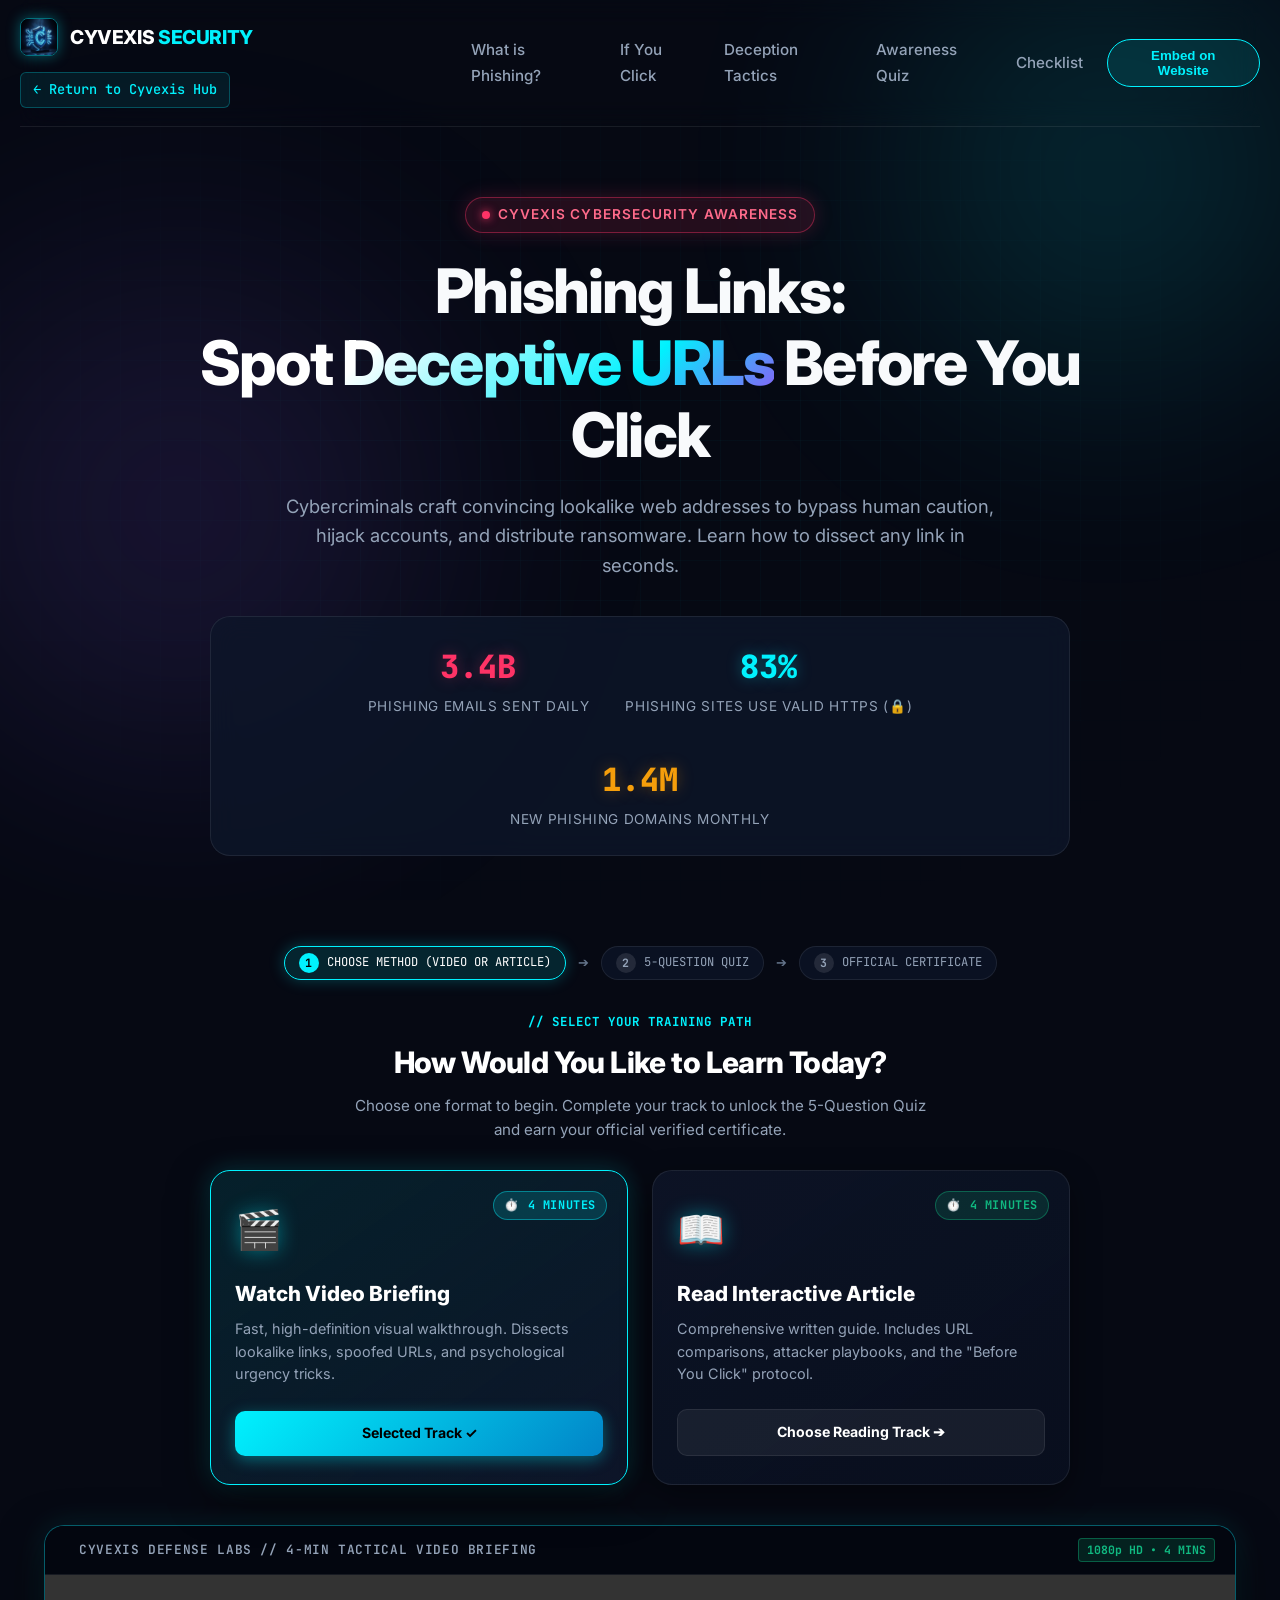
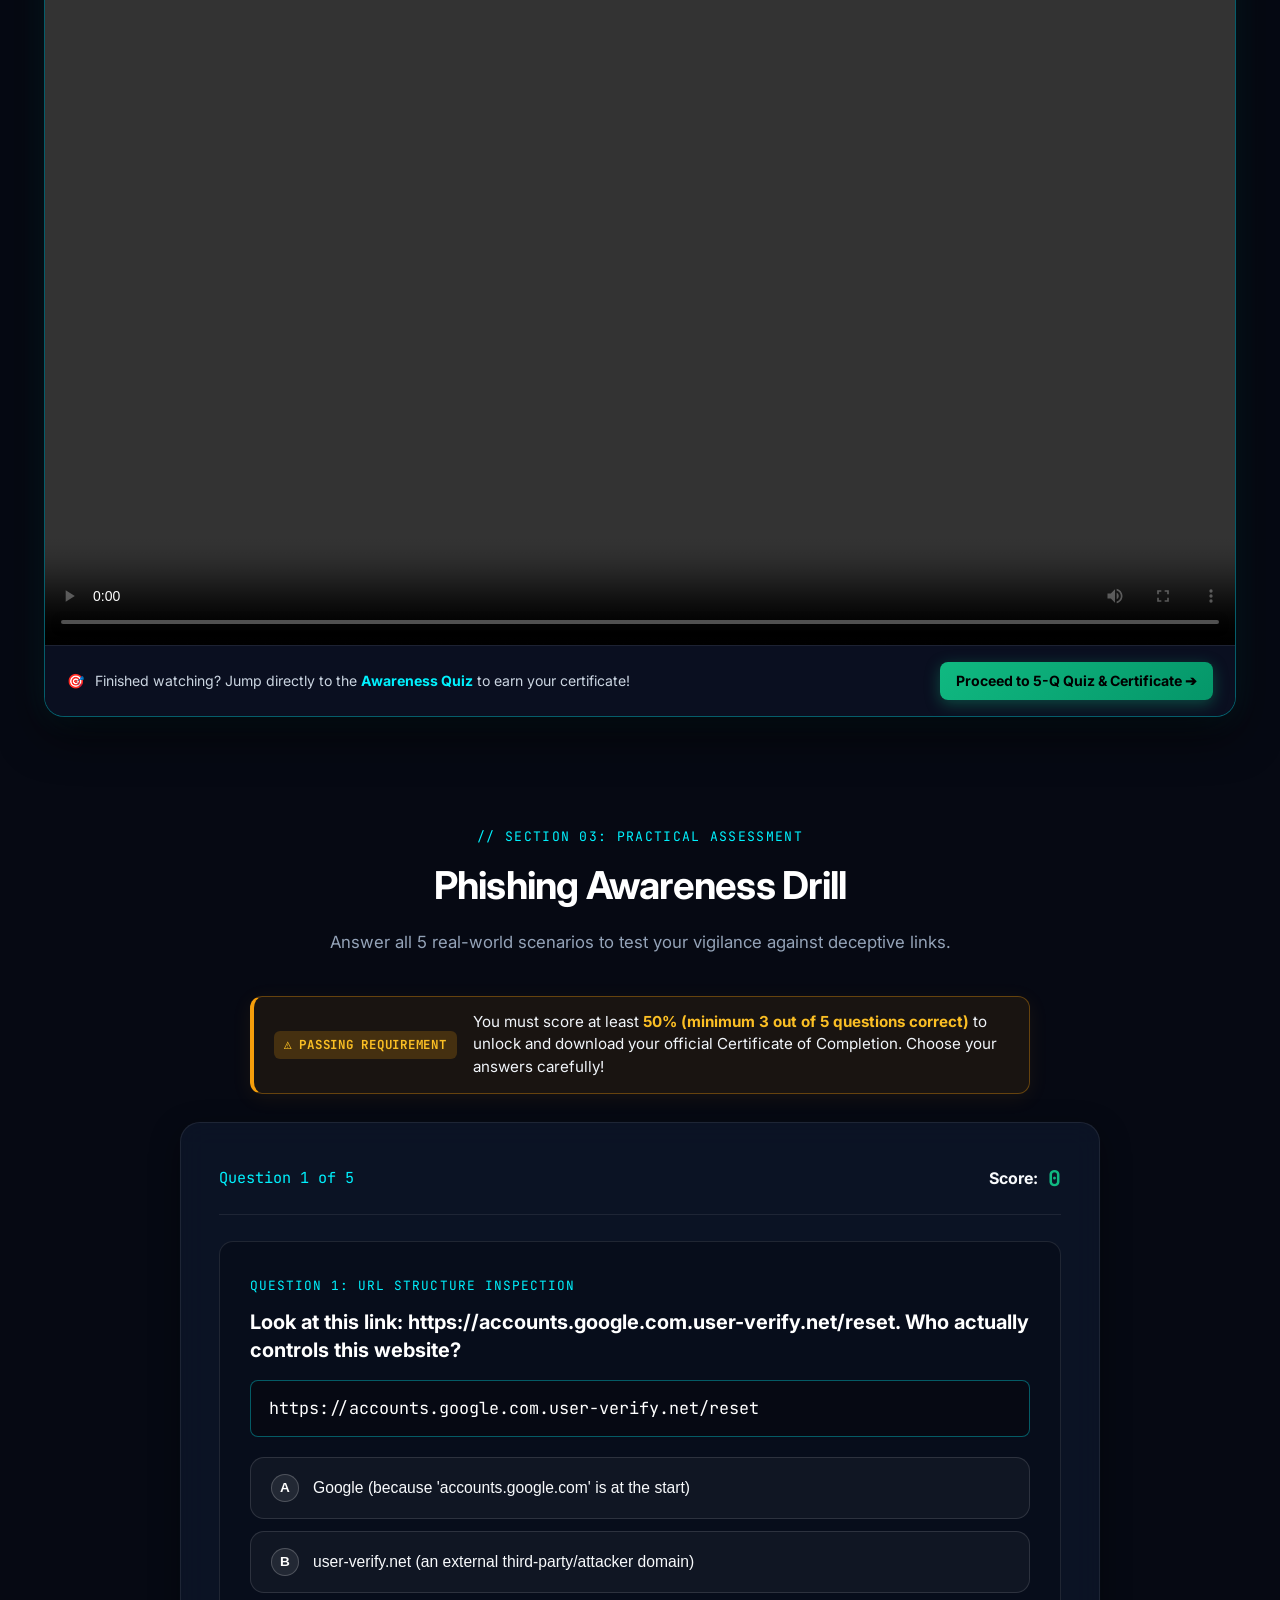
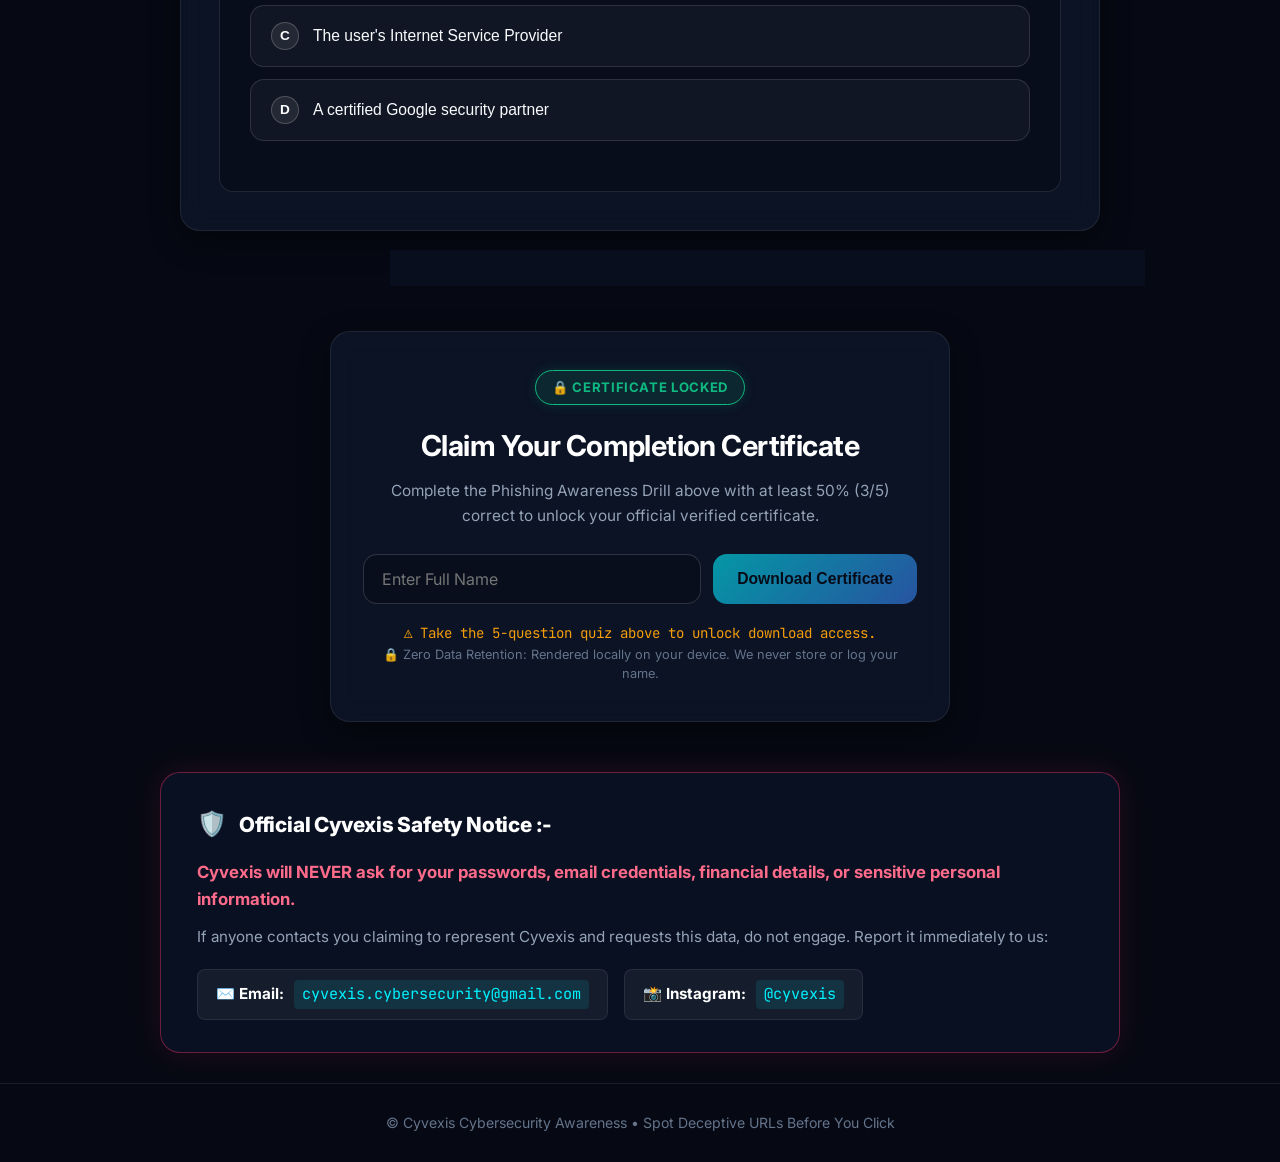
==== commit 72839bdc: "feat: require 50% passing score on quizzes across all modules to unlock certificates" ====
--- a/module-1/index.html
+++ b/module-1/index.html
@@ -394,6 +394,14 @@
         <p class="section-desc">Answer all 5 real-world scenarios to test your vigilance against deceptive links.</p>
       </div>
 
+      <!-- Passing Requirement Notice -->
+      <div class="quiz-passing-notice">
+        <div class="passing-notice-badge">⚠️ PASSING REQUIREMENT</div>
+        <div class="passing-notice-text">
+          You must score at least <strong>50% (minimum 3 out of 5 questions correct)</strong> to unlock and download your official Certificate of Completion. Choose your answers carefully!
+        </div>
+      </div>
+
       <div class="challenge-container">
         
         <!-- Active Quiz Card -->
@@ -478,13 +486,16 @@
 
         <!-- Cyvexis Certificate Generator Section -->
     <section class="cert-container" id="certificateSection">
-      <div class="cert-card">
-        <div class="cert-badge">🛡️ VERIFIED COMPLETION</div>
-        <h2>Claim Your Completion Certificate</h2>
-        <p>Enter the name you would like displayed on your official Cyvexis awareness record.</p>
+      <div class="cert-card" id="certCard">
+        <div class="cert-badge" id="certBadge">🔒 CERTIFICATE LOCKED</div>
+        <h2 id="certTitle">Claim Your Completion Certificate</h2>
+        <p id="certDesc">Complete the Phishing Awareness Drill above with at least 50% (3/5) correct to unlock your official verified certificate.</p>
         <div class="cert-input-group">
-          <input type="text" id="studentName" placeholder="Enter Full Name" autocomplete="off" />
-          <button id="generateBtn" onclick="generateCertificate()">Download Certificate</button>
+          <input type="text" id="studentName" placeholder="Enter Full Name" autocomplete="off" disabled />
+          <button id="generateBtn" onclick="generateCertificate()" disabled style="opacity: 0.6; cursor: not-allowed;">Download Certificate</button>
+        </div>
+        <div id="certLockNotice" class="cert-lock-helper-msg" style="display: block; margin-top: 12px; color: #f59e0b; font-size: 0.88rem; font-family: var(--font-mono);">
+          ⚠️ Take the 5-question quiz above to unlock download access.
         </div>
         <span class="cert-privacy-note">🔒 Zero Data Retention: Rendered locally on your device. We never store or log your name.</span>
       </div>
--- a/module-1/styles.css
+++ b/module-1/styles.css
@@ -2087,3 +2087,53 @@
   from { opacity: 0; transform: translateY(-6px); }
   to { opacity: 1; transform: translateY(0); }
 }
+
+/* Quiz Passing Requirement Notice & Cert Lock */
+.quiz-passing-notice {
+  display: flex;
+  align-items: center;
+  gap: 16px;
+  background: rgba(245, 158, 11, 0.08);
+  border: 1px solid rgba(245, 158, 11, 0.35);
+  border-left: 4px solid #f59e0b;
+  border-radius: 12px;
+  padding: 14px 20px;
+  margin: 0 auto 28px;
+  max-width: 780px;
+  color: #f1f5f9;
+  font-size: 0.95rem;
+  line-height: 1.5;
+  box-shadow: 0 4px 20px rgba(245, 158, 11, 0.08);
+}
+
+.quiz-passing-notice .passing-notice-badge {
+  display: inline-flex;
+  align-items: center;
+  gap: 6px;
+  background: rgba(245, 158, 11, 0.2);
+  color: #fbbf24;
+  font-family: var(--font-mono, monospace);
+  font-size: 0.78rem;
+  font-weight: 700;
+  letter-spacing: 0.06em;
+  padding: 5px 10px;
+  border-radius: 6px;
+  white-space: nowrap;
+}
+
+.quiz-passing-notice .passing-notice-text {
+  flex: 1;
+}
+
+.quiz-passing-notice .passing-notice-text strong {
+  color: #fbbf24;
+}
+
+@media (max-width: 600px) {
+  .quiz-passing-notice {
+    flex-direction: column;
+    align-items: flex-start;
+    gap: 8px;
+  }
+}
+
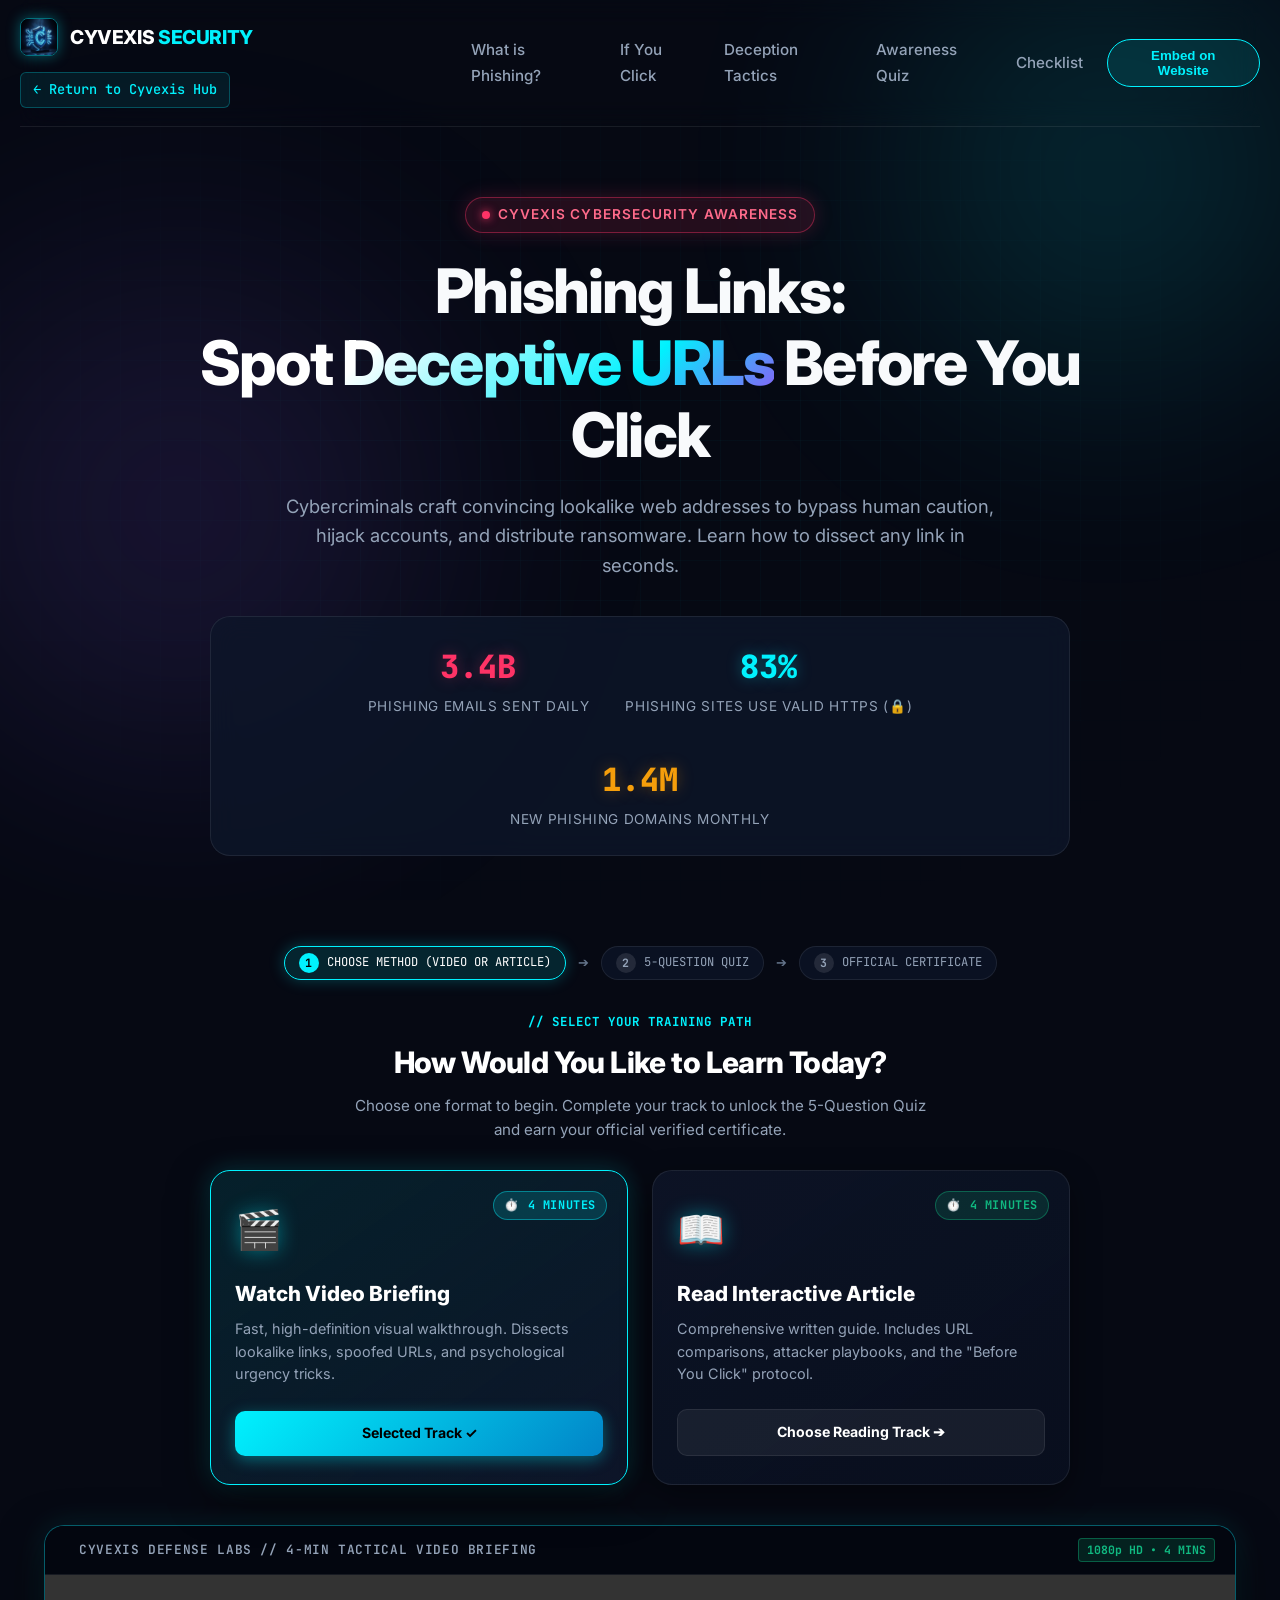
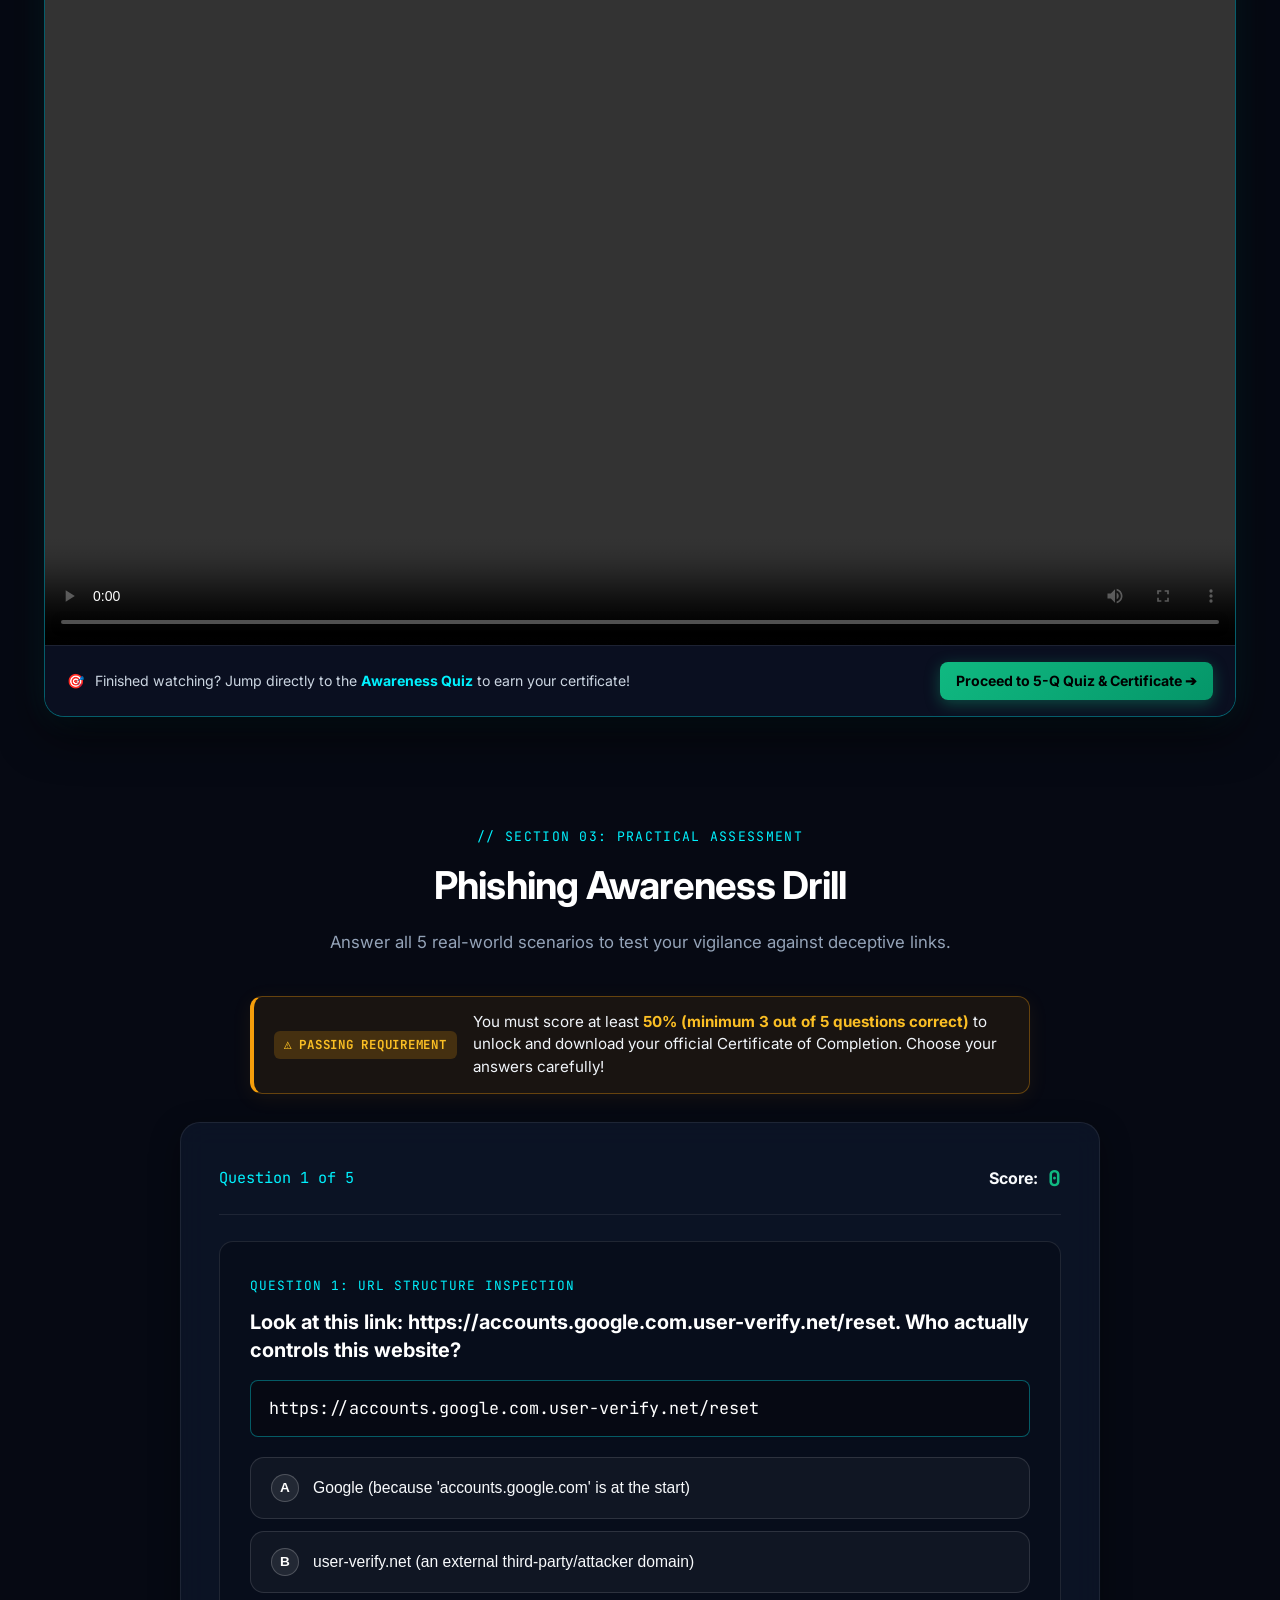
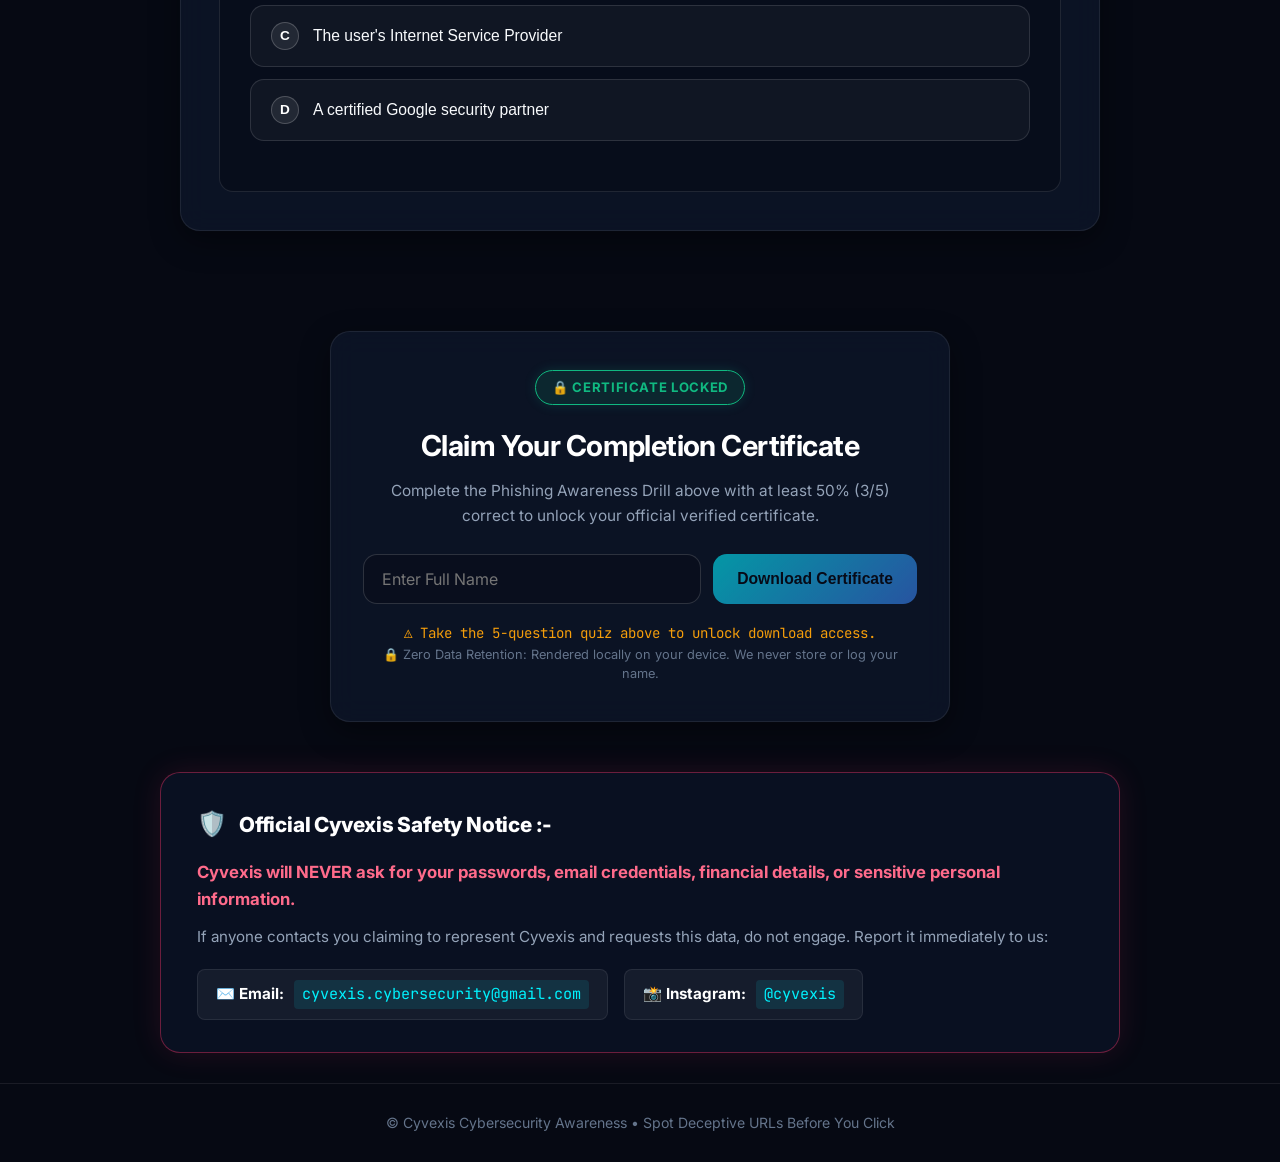
==== commit 9da808f0: "feat: implement unified high-res cream parchment certificate across all modules with dynamic name an" ====
--- a/module-1/index.html
+++ b/module-1/index.html
@@ -499,7 +499,7 @@
         </div>
         <span class="cert-privacy-note">🔒 Zero Data Retention: Rendered locally on your device. We never store or log your name.</span>
       </div>
-      <canvas id="certCanvas" width="1200" height="800" style="display:none;"></canvas>
+      <canvas id="certCanvas" width="2048" height="1142" style="display:none;"></canvas>
     </section>
 
     <!-- SECTION 5: OFFICIAL CYVEXIS SAFETY NOTICE -->
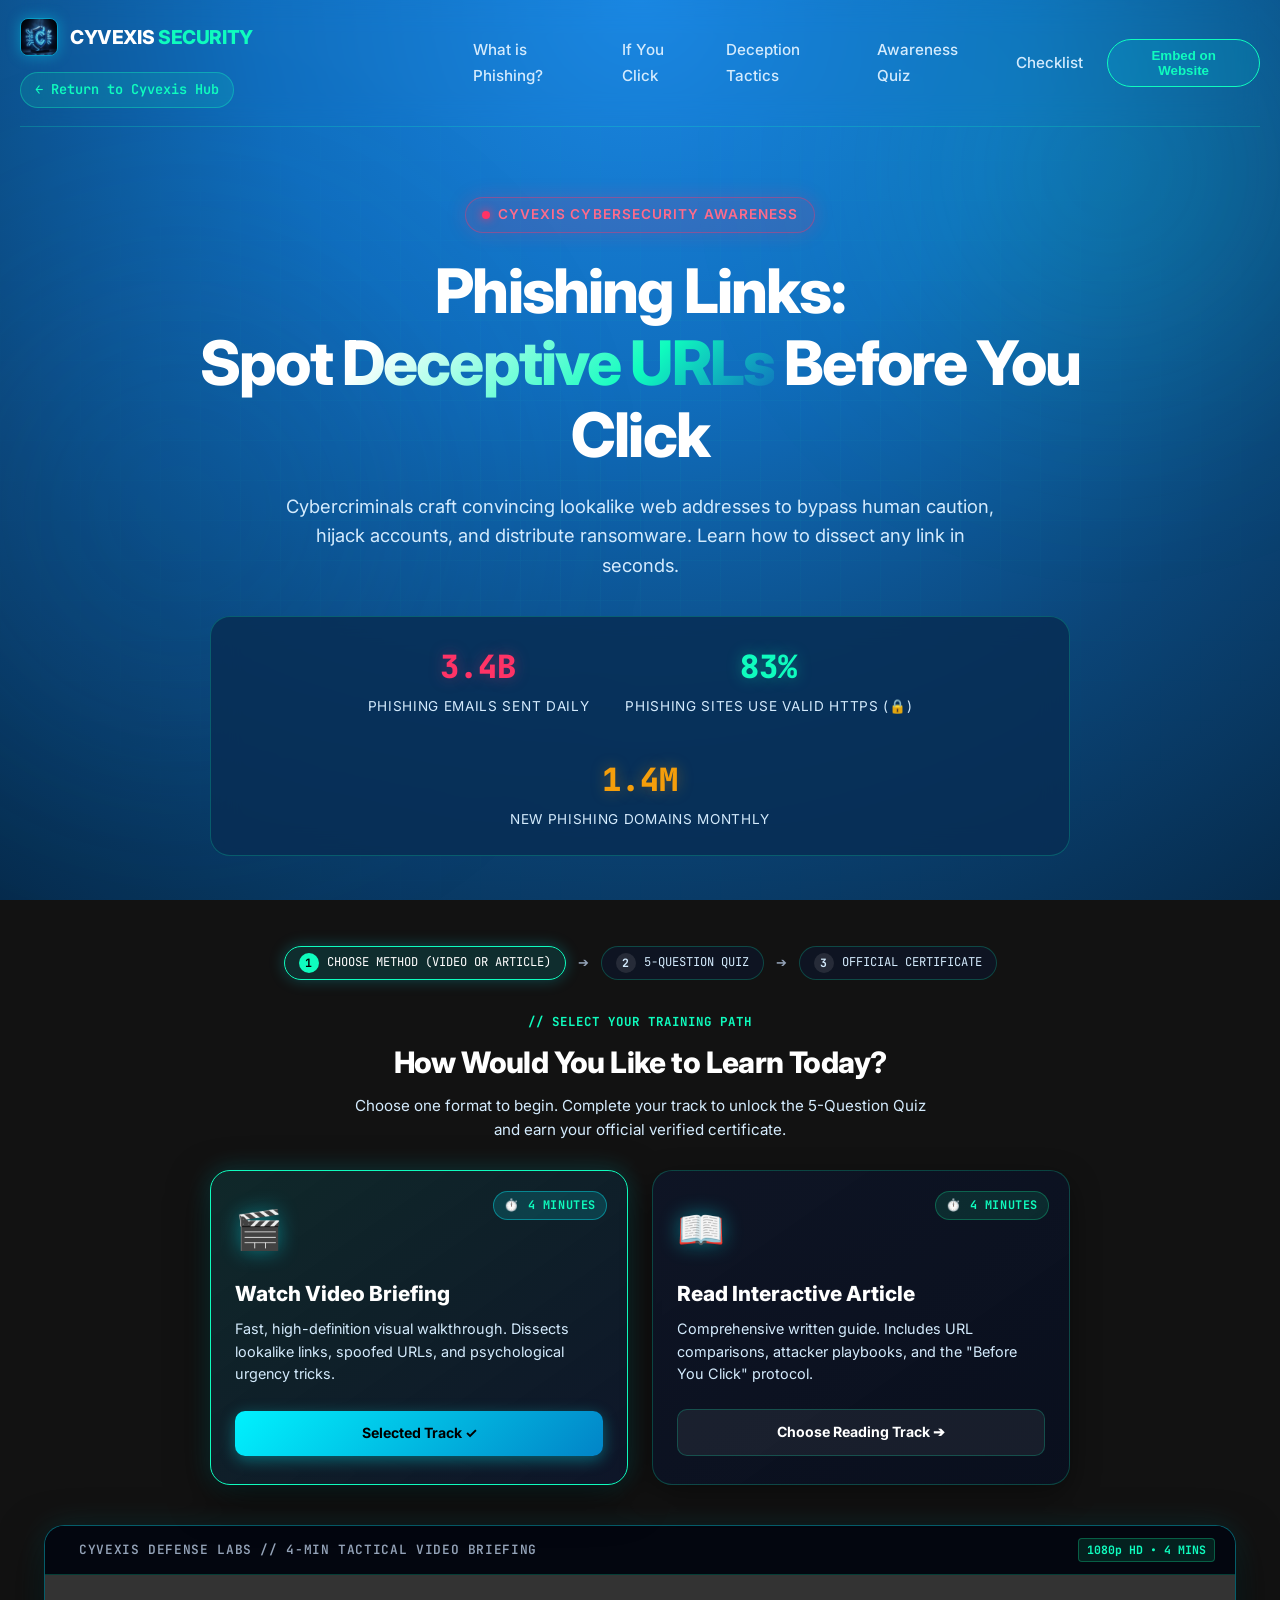
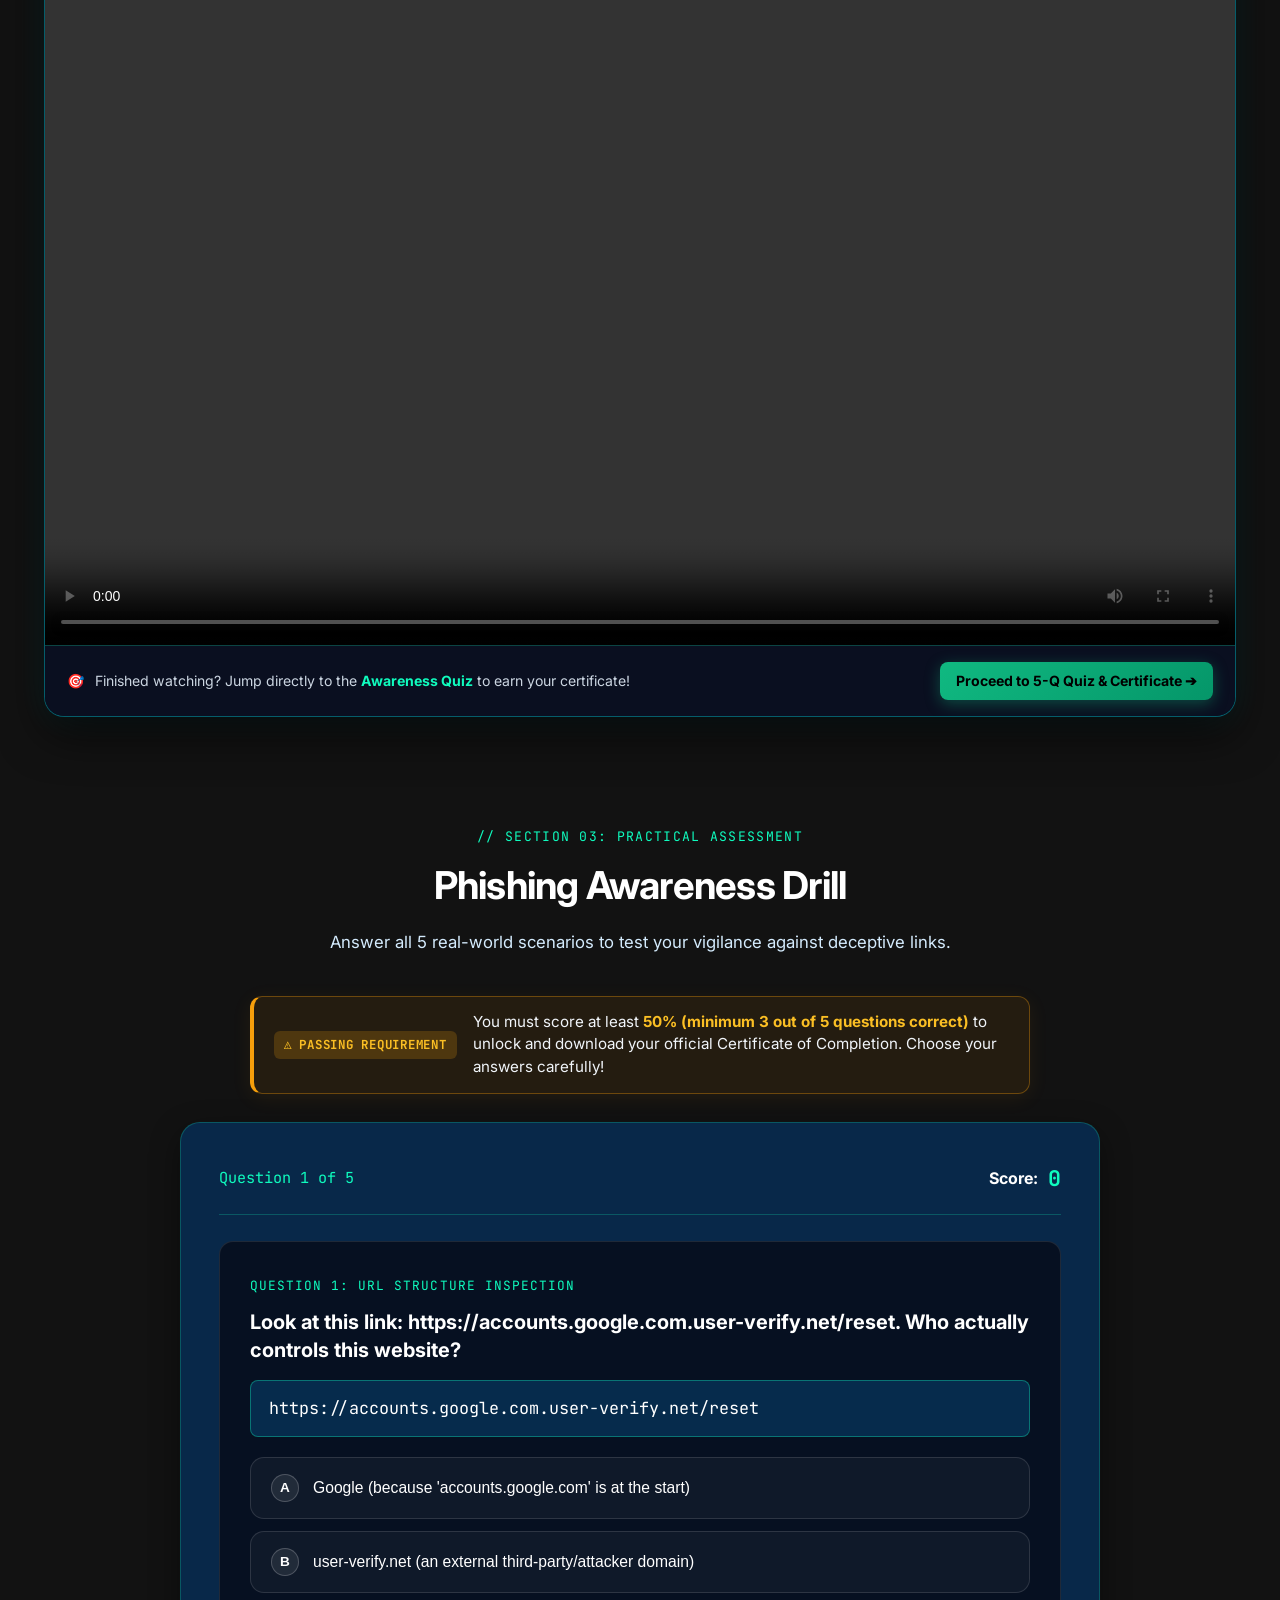
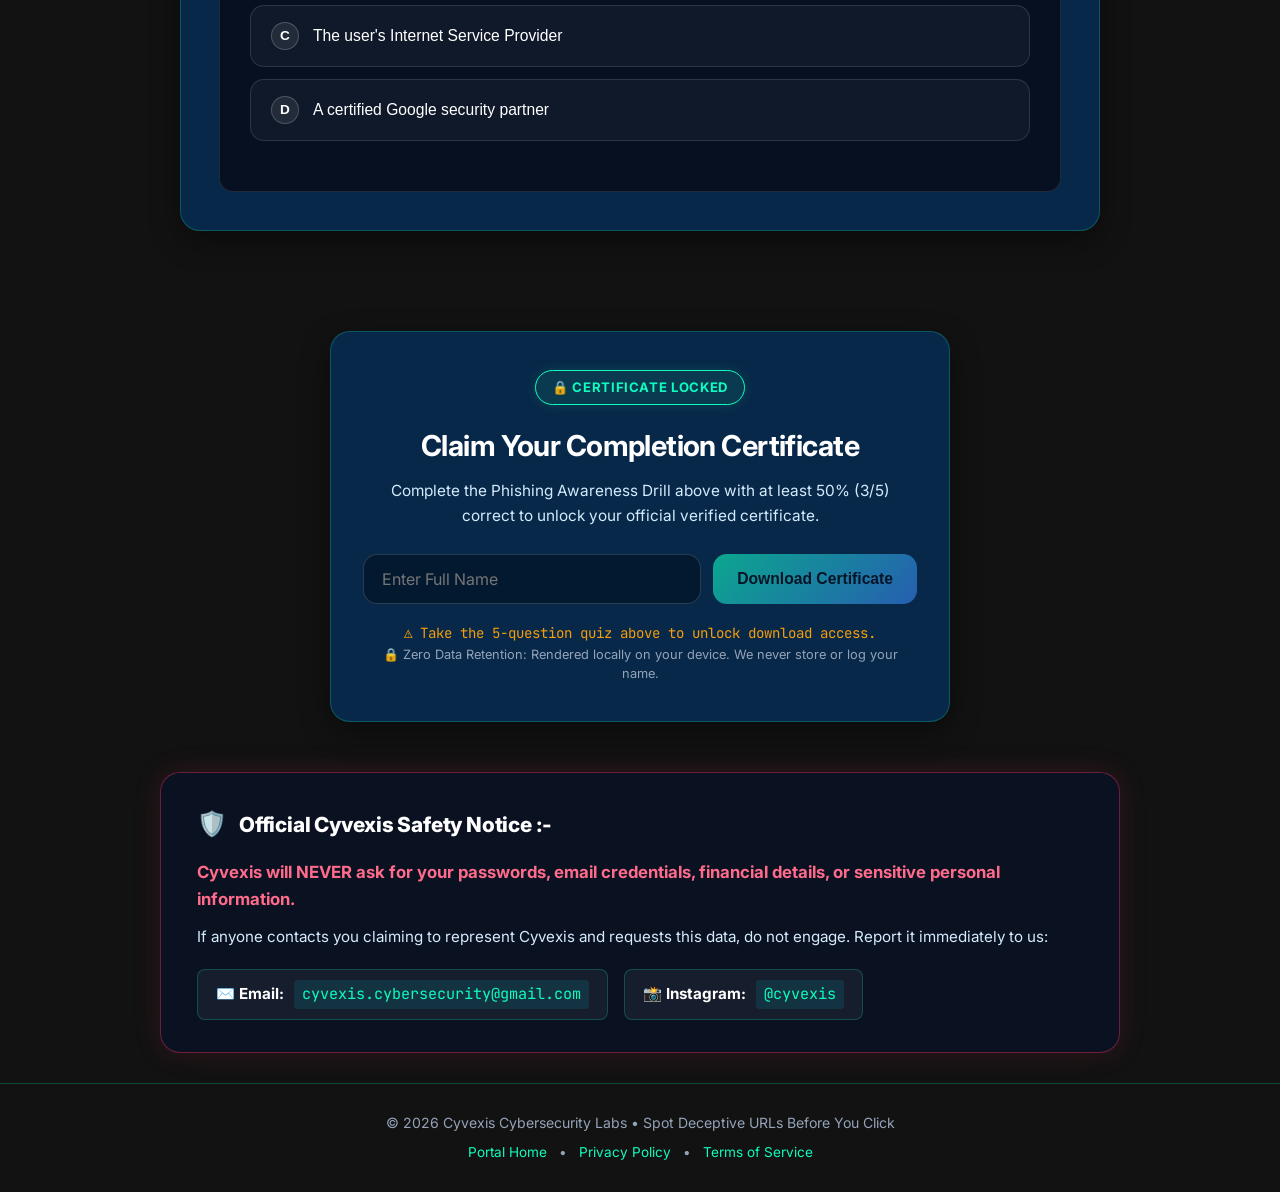
==== commit 617a5d36: "feat: overhaul UI/UX to professional enterprise standard, add favicon, real Privacy Policy & Terms p" ====
--- a/module-1/index.html
+++ b/module-1/index.html
@@ -16,6 +16,7 @@
   <link rel="preconnect" href="https://fonts.gstatic.com" crossorigin>
   <link href="https://fonts.googleapis.com/css2?family=Inter:wght@400;500;600;700;800&family=JetBrains+Mono:wght@400;500;600;700&display=swap" rel="stylesheet">
 
+  <link rel="icon" type="image/svg+xml" href="../favicon.svg">
   <link rel="stylesheet" href="styles.css">
 </head>
 <body>
@@ -556,8 +557,13 @@
 
   <!-- Footer -->
   <footer>
-    <div class="container">
-      <p>&copy; Cyvexis Cybersecurity Awareness &bull; Spot Deceptive URLs Before You Click</p>
+    <div class="container" style="text-align: center;">
+      <p style="margin-bottom: 8px;">&copy; 2026 Cyvexis Cybersecurity Labs &bull; Spot Deceptive URLs Before You Click</p>
+      <p style="font-size: 0.85rem;">
+        <a href="../index.html" style="color: var(--cyan-neon); text-decoration: none; margin: 0 8px;">Portal Home</a> &bull;
+        <a href="../privacy.html" style="color: var(--cyan-neon); text-decoration: none; margin: 0 8px;">Privacy Policy</a> &bull;
+        <a href="../terms.html" style="color: var(--cyan-neon); text-decoration: none; margin: 0 8px;">Terms of Service</a>
+      </p>
     </div>
   </footer>
 
--- a/module-1/styles.css
+++ b/module-1/styles.css
@@ -4,20 +4,22 @@
    ========================================================================== */
 
 :root {
-  --bg-void: #060913;
-  --bg-surface: #0a0f1d;
-  --bg-card: rgba(14, 22, 42, 0.78);
-  --bg-card-hover: rgba(19, 30, 58, 0.9);
-  --bg-input: rgba(9, 15, 29, 0.9);
+  --bg-void: #062b4c;
+  --bg-deep: #062b4c;
+  --bg-surface: rgba(6, 36, 68, 0.94);
+  --bg-card: rgba(8, 45, 84, 0.85);
+  --bg-card-hover: rgba(16, 110, 190, 0.4);
+  --bg-input: rgba(4, 25, 46, 0.9);
   
-  --border-subtle: rgba(255, 255, 255, 0.08);
-  --border-glow: rgba(0, 242, 254, 0.35);
+  --border-subtle: rgba(15, 252, 190, 0.22);
+  --border-glow: rgba(15, 252, 190, 0.45);
   
-  --cyan-neon: #00f2fe;
-  --cyan-glow: rgba(0, 242, 254, 0.35);
+  --brand-blue: #106EBE;
+  --cyan-neon: #0FFCBE;
+  --cyan-glow: rgba(15, 252, 190, 0.35);
   
-  --emerald-safe: #10b981;
-  --emerald-glow: rgba(16, 185, 129, 0.35);
+  --emerald-safe: #0FFCBE;
+  --emerald-glow: rgba(15, 252, 190, 0.35);
   
   --rose-danger: #ff3366;
   --rose-glow: rgba(255, 51, 102, 0.35);
@@ -25,12 +27,12 @@
   --amber-warn: #f59e0b;
   --amber-glow: rgba(245, 158, 11, 0.35);
   
-  --purple-tech: #8b5cf6;
-  --blue-brand: #3b82f6;
-
-  --text-main: #f8fafc;
-  --text-muted: #94a3b8;
-  --text-dim: #64748b;
+  --purple-tech: #106EBE;
+  --blue-brand: #106EBE;
+
+  --text-main: #ffffff;
+  --text-muted: #d4ebfd;
+  --text-dim: #94a3b8;
 
   --font-sans: 'Inter', -apple-system, BlinkMacSystemFont, "Segoe UI", Roboto, sans-serif;
   --font-mono: 'JetBrains Mono', 'Fira Code', 'Courier New', monospace;
@@ -41,30 +43,31 @@
   --radius-full: 9999px;
 
   --shadow-card: 0 10px 30px rgba(0, 0, 0, 0.4), 0 0 1px rgba(255, 255, 255, 0.1);
-  --shadow-glow: 0 10px 30px rgba(0, 0, 0, 0.5), 0 0 20px rgba(0, 242, 254, 0.15);
+  --shadow-glow: 0 10px 30px rgba(4, 25, 48, 0.5), 0 0 20px rgba(15, 252, 190, 0.25);
 }
 
 .back-link {
-  color: var(--cyan-neon, #00f2fe);
+  color: var(--cyan-neon, #0FFCBE);
   text-decoration: none;
   font-size: 0.85rem;
   font-family: 'JetBrains Mono', 'Fira Code', monospace;
-  font-weight: 500;
+  font-weight: 600;
   display: inline-flex;
   align-items: center;
   gap: 8px;
-  padding: 6px 12px;
-  border-radius: 6px;
-  background: rgba(0, 242, 254, 0.08);
-  border: 1px solid rgba(0, 242, 254, 0.25);
+  padding: 6px 14px;
+  border-radius: 9999px;
+  background: rgba(15, 252, 190, 0.12);
+  border: 1px solid rgba(15, 252, 190, 0.35);
   transition: all 0.2s ease;
   white-space: nowrap;
 }
 
 .back-link:hover {
-  background: rgba(0, 242, 254, 0.18);
-  border-color: #00f2fe;
-  box-shadow: 0 0 14px rgba(0, 242, 254, 0.35);
+  background: #0FFCBE;
+  color: #062b47;
+  border-color: #0FFCBE;
+  box-shadow: 0 0 16px rgba(15, 252, 190, 0.5);
   transform: translateX(-2px);
 }
 
@@ -81,7 +84,7 @@
 }
 
 body {
-  background-color: var(--bg-void);
+  background: radial-gradient(circle at 50% 0%, #1a87e2 0%, #106EBE 35%, #0b4578 70%, #062b4c 100%) fixed;
   color: var(--text-main);
   font-family: var(--font-sans);
   line-height: 1.6;
@@ -103,8 +106,8 @@
   position: absolute;
   inset: 0;
   background-image: 
-    linear-gradient(rgba(0, 242, 254, 0.04) 1px, transparent 1px),
-    linear-gradient(90deg, rgba(0, 242, 254, 0.04) 1px, transparent 1px);
+    linear-gradient(rgba(15, 252, 190, 0.05) 1px, transparent 1px),
+    linear-gradient(90deg, rgba(15, 252, 190, 0.05) 1px, transparent 1px);
   background-size: 40px 40px;
   mask-image: radial-gradient(ellipse at center, rgba(0,0,0,0.8) 0%, transparent 80%);
 }
